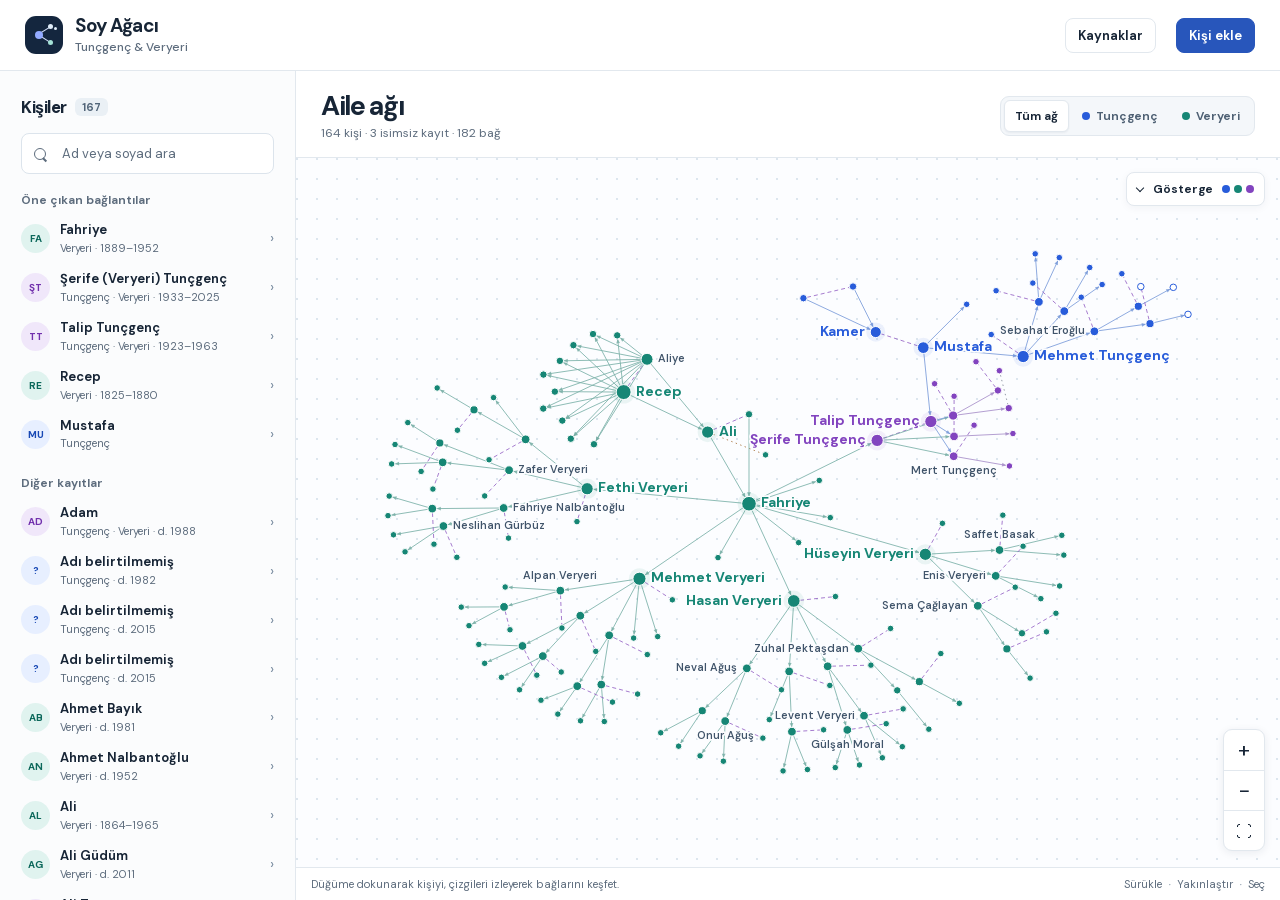
==== web/index.html @ 864ed8e4 "Add person editing and GitHub publication to the family tree" ====
<!doctype html>
<html lang="tr">
<head>
  <meta charset="utf-8">
  <meta name="viewport" content="width=device-width, initial-scale=1">
  <meta name="color-scheme" content="light">
  <meta name="referrer" content="no-referrer">
  <meta http-equiv="Content-Security-Policy" content="default-src 'self'; connect-src 'self' https://raw.githubusercontent.com; object-src 'none'; base-uri 'none'; form-action 'none'">
  <title>Soy Ağacı · Tunçgenç &amp; Veryeri</title>
  <link rel="icon" href="data:,">
  <link rel="stylesheet" href="./style.css?v=2">
  <script src="./graph.js?v=2" defer></script>
  <script src="./editor.js?v=2" defer></script>
  <script src="./app.js?v=2" defer></script>
</head>
<body id="anasayfa">
  <header class="masthead">
    <div class="identity">
      <span class="network-mark" aria-hidden="true"><i></i><i></i><i></i><i></i></span>
      <div>
        <h1>Soy Ağacı</h1>
        <p>Tunçgenç &amp; Veryeri</p>
      </div>
    </div>
    <div class="mast-actions">
      <button id="show-sources" class="plain-button" type="button">Kaynaklar</button>
      <button id="add-person" class="plain-button primary-button" type="button" disabled>Kişi ekle</button>
    </div>
  </header>

  <main class="workspace">
    <aside id="people-panel" class="people-panel" aria-label="Kişiler ve ayrıntılar">
      <div class="sidebar-head">
        <div class="section-line">
          <h2>Kişiler</h2>
          <span class="count" id="list-count">…</span>
          <button id="hide-panel" class="icon-button mobile-only" type="button" aria-label="Kişi panelini kapat">×</button>
        </div>
        <label class="search-field">
          <span class="search-icon" aria-hidden="true"></span>
          <input id="person-search" type="search" placeholder="Ad veya soyad ara" autocomplete="off" aria-label="Ad veya soyad ara">
        </label>
      </div>
      <div class="sidebar-scroll" id="sidebar-scroll">
        <div id="person-detail" hidden></div>
        <div id="people-results">
          <p class="list-heading" id="list-heading">Öne çıkan bağlantılar</p>
          <ul class="people-list" id="people-list"></ul>
          <p id="empty-results" class="empty" hidden>Bu aramaya uygun kişi bulunamadı.</p>
        </div>
      </div>
    </aside>

    <section class="map" aria-labelledby="map-title">
      <div class="map-head">
        <div class="map-heading">
          <h2 id="map-title">Aile ağı</h2>
          <p id="map-count" role="status">Soy ağacı yükleniyor…</p>
        </div>
        <div class="map-actions">
          <div id="filters" class="filters" role="group" aria-label="Aile filtresi">
            <button type="button" data-filter="all" aria-pressed="true">Tüm ağ</button>
            <button type="button" data-filter="t" aria-pressed="false"><i class="dot tun"></i>Tunçgenç</button>
            <button type="button" data-filter="v" aria-pressed="false"><i class="dot ver"></i>Veryeri</button>
          </div>
          <button id="show-panel" class="plain-button mobile-only" type="button" aria-controls="people-panel" aria-expanded="false"><i class="search-icon" aria-hidden="true"></i>Kişiler</button>
        </div>
      </div>
      <div class="plot" id="plot">
        <canvas id="network" aria-label="Etkileşimli aile ağı. Klavye ile gezinmek için Kişiler panelini kullanın."></canvas>
        <div id="tooltip" class="tooltip" hidden></div>
        <p id="graph-error" class="empty graph-error" hidden>Yerel soy ağacı verisi açılamadı.</p>
        <details class="legend">
          <summary><span>Gösterge</span><span class="legend-dots" aria-hidden="true"><i class="dot tun"></i><i class="dot ver"></i><i class="dot both"></i></span></summary>
          <div class="legend-body">
            <span><i class="dot tun"></i>Tunçgenç</span>
            <span><i class="dot ver"></i>Veryeri</span>
            <span><i class="dot both"></i>İki aile kolunda</span>
            <span><i class="line parent"></i>Üst kuşak → alt kuşak</span>
            <span><i class="line spouse"></i>Eş</span>
            <span><i class="line step"></i>Üvey bağı</span>
            <span><i class="line unclear"></i>Bağ türü belirsiz</span>
          </div>
        </details>
        <div class="map-controls" role="group" aria-label="Ağ görünümü">
          <button id="zoom-in" type="button" aria-label="Yakınlaştır" title="Yakınlaştır">+</button>
          <button id="zoom-out" type="button" aria-label="Uzaklaştır" title="Uzaklaştır">−</button>
          <button id="fit" type="button" aria-label="Ağı ekrana sığdır" title="Ağı ekrana sığdır"><i class="fit-icon" aria-hidden="true"></i></button>
        </div>
      </div>
      <footer class="map-foot">
        <span id="save-status" role="status"></span>
        <span id="map-instruction">Düğüme dokunarak kişiyi, çizgileri izleyerek bağlarını keşfet.</span>
        <button id="show-publish" class="plain-button" type="button" hidden>GitHub’da yayımla</button>
        <span class="desktop-hint">Sürükle <b>·</b> Yakınlaştır <b>·</b> Seç</span>
      </footer>
    </section>
  </main>

  <dialog id="person-editor" aria-labelledby="editor-title">
    <div class="dialog-head">
      <h2 id="editor-title">Kişi ekle</h2>
      <button class="icon-button" id="close-editor" type="button" aria-label="Formu kapat">×</button>
    </div>
    <form id="editor-form">
      <div class="editor-fields">
        <label>Ad ve soyad
          <input name="name" maxlength="120" autocomplete="off" required>
        </label>
        <label>Aile kolu
          <select name="family" required>
            <option value="">Aile kolu seç</option>
            <option value="t">Tunçgenç</option>
            <option value="v">Veryeri</option>
            <option value="both">Tunçgenç ve Veryeri</option>
          </select>
        </label>
        <label>Doğum tarihi
          <input name="birth" maxlength="10" autocomplete="off" placeholder="GG.AA.YYYY veya YYYY">
        </label>
        <label>Ölüm tarihi
          <input name="death" maxlength="10" autocomplete="off" placeholder="GG.AA.YYYY veya YYYY">
        </label>
      </div>
      <p id="editor-date-note" hidden></p>
      <fieldset class="editor-relations">
        <legend>Akrabalık bağları</legend>
        <div id="editor-links"></div>
        <button id="add-link" class="plain-button" type="button">Bağ ekle</button>
      </fieldset>
      <p id="editor-error" class="editor-error" role="alert" hidden></p>
      <div class="editor-actions">
        <p>Önce bu tarayıcıda taslak olarak kaydedilir.</p>
        <button id="cancel-editor" class="plain-button" type="button">Vazgeç</button>
        <button class="plain-button primary-button" type="submit">Kaydet</button>
      </div>
    </form>
  </dialog>

  <dialog id="publish-editor" aria-labelledby="publish-title">
    <div class="dialog-head">
      <h2 id="publish-title">GitHub’da yayımla</h2>
      <button class="icon-button" id="close-publish" type="button" aria-label="Yayın penceresini kapat">×</button>
    </div>
    <p id="publish-status" role="status"></p>
    <div id="publish-content" hidden>
      <p>Veriyi kopyala. GitHub düzenleyicisinde mevcut dosyanın tamamını seçip yerine yapıştır. Ardından <strong>Commit changes</strong> ile kaydet.</p>
      <textarea id="publish-data" class="publish-data" readonly aria-label="Yayımlanacak soy ağacı verisi"></textarea>
      <div class="editor-actions">
        <button id="copy-publish-data" class="plain-button" type="button">Veriyi kopyala</button>
        <a class="plain-button primary-button" href="https://github.com/0x5864/SoyAgaci/edit/main/web/data.json" target="_blank" rel="noreferrer">GitHub düzenleyicisini aç</a>
      </div>
    </div>
  </dialog>

  <dialog id="sources">
    <div class="dialog-head">
      <h2>Kaynaklar</h2>
      <form method="dialog"><button class="icon-button" type="submit" aria-label="Kaynakları kapat">×</button></form>
    </div>
    <ul class="source-links">
      <li>Soyağacı-Tunçgenç</li>
      <li>Soyağacı-Veryeri</li>
    </ul>
    <p>Bağlar tablolardaki soy notlarından, satır sırasından ve kuşak girintilerinden aktarıldı. Alt kuşak çizgisi ilgili aile kolunu gösterir. Farklı tarih değerleri kişi ayrıntılarında kaynaklarıyla birlikte görünür.</p>
    <p>Görsel düzen <a href="https://graphcommons.com/h/mulksuzlestirme/views/b8b46ef3-a76f-41a5-924a-c0baedb9c037" target="_blank" rel="noreferrer">Graph Commons</a> ağından esinlendi.</p>
  </dialog>
  <script id="family-data" type="application/json">{"people":[{"id":"v6","name":"Ali","sources":[{"family":"v","cell":"A6","name":"Ali","birth":"1864-01-07","death":"1965-12-25"}],"layoutParent":"v-recep","families":["v"]},{"id":"v7","name":"Fahriye","sources":[{"family":"v","cell":"A7","name":"Fahriye","birth":"1889-07-01","death":"1952-12-01"}],"layoutParent":"v6","families":["v"]},{"id":"v9","name":"Kübra Veryeri","sources":[{"family":"v","cell":"B9","name":"Kübra Veryeri","birth":"1913-01-01","death":"1920-01-01"}],"layoutParent":"v7","families":["v"]},{"id":"v11","name":"Mehmet Veryeri","sources":[{"family":"v","cell":"B11","name":"Mehmet Veryeri","birth":"1916-07-01","death":"1999-03-19"}],"layoutParent":"v7","families":["v"]},{"id":"v12","name":"Müyesser (Ergönenç) Veryeri","sources":[{"family":"v","cell":"B12","name":"Müyesser (Ergönenç) Veryeri","birth":"1925-10-20","death":"2009-05-18"}],"layoutParent":"v11","families":["v"]},{"id":"v13","name":"Mete Veryeri","sources":[{"family":"v","cell":"C13","name":"Mete Veryeri","birth":"1944-01-01","death":"1949-05-05"}],"layoutParent":"v11","families":["v"]},{"id":"v14","name":"Meral Veryeri","sources":[{"family":"v","cell":"C14","name":"Meral Veryeri","birth":"1948-04-23","death":"1962-02-21"}],"layoutParent":"v11","families":["v"]},{"id":"v15","name":"Ali Veryeri","sources":[{"family":"v","cell":"C15","name":"Ali Veryeri","birth":"1950-03-29"}],"layoutParent":"v11","families":["v"]},{"id":"v16","name":"Özlen (Özbaş) Veryeri","sources":[{"family":"v","cell":"C16","name":"Özlen (Özbaş) Veryeri","birth":"1958-12-12"}],"layoutParent":"v15","families":["v"]},{"id":"v17","name":"Mehmet Mete Veryeri","sources":[{"family":"v","cell":"D17","name":"Mehmet Mete Veryeri","birth":"1975-06-04"}],"layoutParent":"v15","families":["v"]},{"id":"v18","name":"Neslihan (Bar) Veryeri","sources":[{"family":"v","cell":"D18","name":"Neslihan (Bar) Veryeri","birth":"1975-05-08"}],"layoutParent":"v17","families":["v"]},{"id":"v19","name":"Selin Veryeri","sources":[{"family":"v","cell":"E19","name":"Selin Veryeri","birth":"2008-04-14"}],"layoutParent":"v17","families":["v"]},{"id":"v20","name":"Nehir Veryeri","sources":[{"family":"v","cell":"E20","name":"Nehir Veryeri","birth":"2012-06-28"}],"layoutParent":"v17","families":["v"]},{"id":"v21","name":"Alper Veryeri","sources":[{"family":"v","cell":"D21","name":"Alper Veryeri","birth":"1983-11-11"}],"layoutParent":"v15","families":["v"]},{"id":"v22","name":"Hande (Ünal) Veryeri","sources":[{"family":"v","cell":"D22","name":"Hande (Ünal) Veryeri","birth":"1984-01-25"}],"layoutParent":"v21","families":["v"]},{"id":"v23","name":"Ali Veryeri","sources":[{"family":"v","cell":"E23","name":"Ali Veryeri","birth":"2013-04-25"}],"layoutParent":"v21","families":["v"]},{"id":"v24","name":"Alp Veryeri","sources":[{"family":"v","cell":"E24","name":"Alp Veryeri","birth":"2017-08-02"}],"layoutParent":"v21","families":["v"]},{"id":"v25","name":"Alp Arslan Veryeri","sources":[{"family":"v","cell":"C25","name":"Alp Arslan Veryeri","birth":"1953-04-12"}],"layoutParent":"v11","families":["v"]},{"id":"v26","name":"Oya (Akyeli) Veryeri","sources":[{"family":"v","cell":"C26","name":"Oya (Akyeli) Veryeri","birth":"1958-10-20"}],"layoutParent":"v25","families":["v"]},{"id":"v27","name":"Meral (Veryeri) Tabakoğlu","sources":[{"family":"v","cell":"D27","name":"Meral (Veryeri) Tabakoğlu","birth":"1978-08-02"}],"layoutParent":"v25","families":["v"]},{"id":"v28","name":"Cenk Tabakoğlu","sources":[{"family":"v","cell":"D28","name":"Cenk Tabakoğlu","birth":"1974-11-08"}],"layoutParent":"v27","families":["v"]},{"id":"v29","name":"İdil Tabakoğlu","sources":[{"family":"v","cell":"E29","name":"İdil Tabakoğlu","birth":"2007-03-02"}],"layoutParent":"v27","families":["v"]},{"id":"v30","name":"Arda Tabakoğlu","sources":[{"family":"v","cell":"E30","name":"Arda Tabakoğlu","birth":"2009-07-18"}],"layoutParent":"v27","families":["v"]},{"id":"v31","name":"Melis (Veryeri) Bayık","sources":[{"family":"v","cell":"D31","name":"Melis (Veryeri) Bayık","birth":"1980-11-29"}],"layoutParent":"v25","families":["v"]},{"id":"v32","name":"Ahmet Bayık","sources":[{"family":"v","cell":"D32","name":"Ahmet Bayık","birth":"1981-07-03"}],"layoutParent":"v31","families":["v"]},{"id":"v33","name":"Efe Bayık","sources":[{"family":"v","cell":"E33","name":"Efe Bayık","birth":"2013-04-03"}],"layoutParent":"v31","families":["v"]},{"id":"v34","name":"Kaan Bayık","sources":[{"family":"v","cell":"E34","name":"Kaan Bayık","birth":"2013-04-03"}],"layoutParent":"v31","families":["v"]},{"id":"v35","name":"Alpan Veryeri","sources":[{"family":"v","cell":"C35","name":"Alpan Veryeri","birth":"1959-04-17"}],"layoutParent":"v11","families":["v"]},{"id":"v36","name":"Yeşim (Ninat) Veryeri","sources":[{"family":"v","cell":"C36","name":"Yeşim (Ninat) Veryeri","birth":"1963-11-20"}],"layoutParent":"v35","families":["v"]},{"id":"v37","name":"Gizem (Veryeri) Ener","sources":[{"family":"v","cell":"D37","name":"Gizem (Veryeri) Ener","birth":"1982-10-07"}],"layoutParent":"v35","families":["v"]},{"id":"v38","name":"Mehmet Ener","sources":[{"family":"v","cell":"D38","name":"Mehmet Ener","birth":"1980-12-15"}],"layoutParent":"v37","families":["v"]},{"id":"v39","name":"Teoman Ener","sources":[{"family":"v","cell":"E39","name":"Teoman Ener","birth":"2011-12-26"}],"layoutParent":"v37","families":["v"]},{"id":"v40","name":"Poyraz Ener","sources":[{"family":"v","cell":"E40","name":"Poyraz Ener","birth":"2015-09-10"}],"layoutParent":"v37","families":["v"]},{"id":"v41","name":"Didem Veryeri","sources":[{"family":"v","cell":"D41","name":"Didem Veryeri","birth":"1986-12-15"}],"layoutParent":"v35","families":["v"]},{"id":"v43","name":"Hasan Veryeri","sources":[{"family":"v","cell":"B43","name":"Hasan Veryeri","birth":"1919-01-01","death":"2005-06-27"}],"layoutParent":"v7","families":["v"]},{"id":"v44","name":"Müjgan (Adıyaman) Veryeri","sources":[{"family":"v","cell":"B44","name":"Müjgan (Adıyaman) Veryeri","birth":"1920-01-01","death":"2002-01-01"}],"layoutParent":"v43","families":["v"]},{"id":"v45","name":"Zuhal (Veryeri) Pektaşdan","sources":[{"family":"v","cell":"C45","name":"Zuhal (Veryeri) Pektaşdan","birth":"1945-04-29"}],"layoutParent":"v43","families":["v"]},{"id":"v46","name":"Faruk Pektaşdan","sources":[{"family":"v","cell":"C46","name":"Faruk Pektaşdan","birth":"1938-01-01"}],"layoutParent":"v45","families":["v"]},{"id":"v47","name":"Defne (Pektaşdan) Ersözlü","sources":[{"family":"v","cell":"D47","name":"Defne (Pektaşdan) Ersözlü","birth":"1973-03-22"}],"layoutParent":"v45","families":["v"]},{"id":"v48","name":"Cenk Murat Ersözlü","sources":[{"family":"v","cell":"D48","name":"Cenk Murat Ersözlü","birth":"1970-01-30"}],"layoutParent":"v47","families":["v"]},{"id":"v49","name":"Derin Ersözlü","sources":[{"family":"v","cell":"E49","name":"Derin Ersözlü","birth":"2002-04-22"}],"layoutParent":"v47","families":["v"]},{"id":"v50","name":"Deniz Pektaşdan","sources":[{"family":"v","cell":"D50","name":"Deniz Pektaşdan","birth":"1975-12-22"}],"layoutParent":"v45","families":["v"]},{"id":"v51","name":"Ceren Canbolat","sources":[{"family":"v","cell":"E51","name":"Ceren Canbolat","birth":"2007-11-02"}],"layoutParent":"v50","families":["v"]},{"id":"v52","name":"Bülent Veryeri","sources":[{"family":"v","cell":"C52","name":"Bülent Veryeri","birth":"1949-07-22"}],"layoutParent":"v43","families":["v"]},{"id":"v53","name":"Bahar (Kayhan) Veryeri","sources":[{"family":"v","cell":"C53","name":"Bahar (Kayhan) Veryeri","birth":"1951-10-06"}],"layoutParent":"v52","families":["v"]},{"id":"v54","name":"Levent Veryeri","sources":[{"family":"v","cell":"D54","name":"Levent Veryeri","birth":"1972-12-15"}],"layoutParent":"v52","families":["v"]},{"id":"v55","name":"Ayşegül (Canözer) Veryeri","sources":[{"family":"v","cell":"D55","name":"Ayşegül (Canözer) Veryeri","birth":"1972-07-10"}],"layoutParent":"v54","families":["v"]},{"id":"v56","name":"Zeynep Veryeri","sources":[{"family":"v","cell":"E56","name":"Zeynep Veryeri","birth":"2001-11-23"}],"layoutParent":"v54","families":["v"]},{"id":"v57","name":"Can Veryeri","sources":[{"family":"v","cell":"E57","name":"Can Veryeri","birth":"2003-11-08"}],"layoutParent":"v54","families":["v"]},{"id":"v58","name":"Gülşah (Veryeri) Moral","sources":[{"family":"v","cell":"D58","name":"Gülşah (Veryeri) Moral","birth":"1976-09-03"}],"layoutParent":"v52","families":["v"]},{"id":"v59","name":"Murat Moral","sources":[{"family":"v","cell":"D59","name":"Murat Moral","birth":"1975-07-12"}],"layoutParent":"v58","families":["v"]},{"id":"v60","name":"Mehmet Moral","sources":[{"family":"v","cell":"E60","name":"Mehmet Moral","birth":"2008-08-26"}],"layoutParent":"v58","families":["v"]},{"id":"v61","name":"Nil Moral","sources":[{"family":"v","cell":"E61","name":"Nil Moral","birth":"2011-06-04"}],"layoutParent":"v58","families":["v"]},{"id":"v62","name":"Nihal (Veryeri) Altınay","sources":[{"family":"v","cell":"C62","name":"Nihal (Veryeri) Altınay","birth":"1952-07-04"}],"layoutParent":"v43","families":["v"]},{"id":"v63","name":"İrfan Altınay","sources":[{"family":"v","cell":"C63","name":"İrfan Altınay","birth":"1952-08-12"}],"layoutParent":"v62","families":["v"]},{"id":"v64","name":"Burak Altınay","sources":[{"family":"v","cell":"D64","name":"Burak Altınay","birth":"1980-01-06"}],"layoutParent":"v62","families":["v"]},{"id":"v65","name":"Ezgi (Ören) Altınay","sources":[{"family":"v","cell":"D65","name":"Ezgi (Ören) Altınay","birth":"1982-02-07"}],"layoutParent":"v64","families":["v"]},{"id":"v66","name":"Naz Altınay","sources":[{"family":"v","cell":"E66","name":"Naz Altınay","birth":"2013-03-01"}],"layoutParent":"v64","families":["v"]},{"id":"v67","name":"Nil Altınay","sources":[{"family":"v","cell":"E67","name":"Nil Altınay","birth":"2014-01-01"}],"layoutParent":"v64","families":["v"]},{"id":"v68","name":"Başak Altınay","sources":[{"family":"v","cell":"D68","name":"Başak Altınay","birth":"1984-03-18"}],"layoutParent":"v62","families":["v"]},{"id":"v69","name":"Neval (Veryeri) Ağuş","sources":[{"family":"v","cell":"C69","name":"Neval (Veryeri) Ağuş","birth":"1955-11-01"}],"layoutParent":"v43","families":["v"]},{"id":"v70","name":"Haluk Ağuş","sources":[{"family":"v","cell":"C70","name":"Haluk Ağuş","birth":"1955-02-16"}],"layoutParent":"v69","families":["v"]},{"id":"v71","name":"Onur Ağuş","sources":[{"family":"v","cell":"D71","name":"Onur Ağuş","birth":"1981-01-08"}],"layoutParent":"v69","families":["v"]},{"id":"v72","name":"Hicaz (Zencirkıran) Ağuş","sources":[{"family":"v","cell":"D72","name":"Hicaz (Zencirkıran) Ağuş","birth":"1981-07-31"}],"layoutParent":"v71","families":["v"]},{"id":"v73","name":"Çınar Ağuş","sources":[{"family":"v","cell":"E73","name":"Çınar Ağuş","birth":"2012-09-05"}],"layoutParent":"v71","families":["v"]},{"id":"v74","name":"Ekin Ağuş","sources":[{"family":"v","cell":"E74","name":"Ekin Ağuş","birth":"2014-12-16"}],"layoutParent":"v71","families":["v"]},{"id":"v75","name":"Irmak Ağuş","sources":[{"family":"v","cell":"D75","name":"Irmak Ağuş","birth":"1986-11-10"}],"layoutParent":"v69","families":["v"]},{"id":"v76","name":"Ozan Tarancı","sources":[{"family":"v","cell":"E76","name":"Ozan Tarancı","birth":"2014-01-02"}],"layoutParent":"v75","families":["v"]},{"id":"v77","name":"Beren Tarancı","sources":[{"family":"v","cell":"E77","name":"Beren Tarancı","birth":"2018-05-07"}],"layoutParent":"v75","families":["v"]},{"id":"v79","name":"Mustafa Kemal Veryeri","sources":[{"family":"v","cell":"B79","name":"Mustafa Kemal Veryeri","birth":"1920-01-01","death":"1923-01-01"}],"layoutParent":"v7","families":["v"]},{"id":"v81","name":"Hüseyin Veryeri","sources":[{"family":"v","cell":"B81","name":"Hüseyin Veryeri","birth":"1922-10-01","death":"2007-03-17"}],"layoutParent":"v7","families":["v"]},{"id":"v82","name":"Nusret (Ertuğrul) Veryeri","sources":[{"family":"v","cell":"B82","name":"Nusret (Ertuğrul) Veryeri","birth":"1932-02-07"}],"layoutParent":"v81","families":["v"]},{"id":"v83","name":"Saffet (Veryeri) Basak","sources":[{"family":"v","cell":"C83","name":"Saffet (Veryeri) Basak","birth":"1950-10-02","death":"2025-04-08"}],"layoutParent":"v81","families":["v"]},{"id":"v84","name":"Mustafa Basak","sources":[{"family":"v","cell":"C84","name":"Mustafa Basak","birth":"1943-03-25"}],"layoutParent":"v83","families":["v"]},{"id":"v85","name":"Ediz Basak","sources":[{"family":"v","cell":"D85","name":"Ediz Basak","birth":"1978-08-17"}],"layoutParent":"v83","families":["v"]},{"id":"v86","name":"Ceyda Basak","sources":[{"family":"v","cell":"D86","name":"Ceyda Basak","birth":"1981-06-29"}],"layoutParent":"v83","families":["v"]},{"id":"v87","name":"Enis Veryeri","sources":[{"family":"v","cell":"C87","name":"Enis Veryeri","birth":"1954-03-05"}],"layoutParent":"v81","families":["v"]},{"id":"v88","name":"Zehra (Akdemir) Veryeri","sources":[{"family":"v","cell":"C88","name":"Zehra (Akdemir) Veryeri","birth":"1967-10-31"}],"layoutParent":"v87","families":["v"]},{"id":"v89","name":"Emre Veryeri","sources":[{"family":"v","cell":"D89","name":"Emre Veryeri","birth":"1980-09-08"}],"layoutParent":"v87","families":["v"]},{"id":"v90","name":"Deniz Veryeri","sources":[{"family":"v","cell":"D90","name":"Deniz Veryeri","birth":"1986-05-01"}],"layoutParent":"v87","families":["v"]},{"id":"v91","name":"Sema (Veryeri) Çağlayan","sources":[{"family":"v","cell":"C91","name":"Sema (Veryeri) Çağlayan","birth":"1957-06-03"}],"layoutParent":"v81","families":["v"]},{"id":"v92","name":"Hüseyin Tayfun Çağlayan","sources":[{"family":"v","cell":"C92","name":"Hüseyin Tayfun Çağlayan","birth":"1955-08-03"}],"layoutParent":"v91","families":["v"]},{"id":"v93","name":"Bora Çağlayan","sources":[{"family":"v","cell":"D93","name":"Bora Çağlayan","birth":"1982-10-19"}],"layoutParent":"v91","families":["v"]},{"id":"v94","name":"Yasemin (Özarslan) Çağlayan","sources":[{"family":"v","cell":"D94","name":"Yasemin (Özarslan) Çağlayan","birth":"1982-06-05"}],"layoutParent":"v93","families":["v"]},{"id":"v95","name":"Pınar (Çağlayan) Kutsal","sources":[{"family":"v","cell":"D95","name":"Pınar (Çağlayan) Kutsal","birth":"1987-06-26"}],"layoutParent":"v91","families":["v"]},{"id":"v96","name":"Deniz Kutsal","sources":[{"family":"v","cell":"D96","name":"Deniz Kutsal","birth":"1982-08-19"}],"layoutParent":"v95","families":["v"]},{"id":"v97","name":"Defne Kutsal","sources":[{"family":"v","cell":"E97","name":"Defne Kutsal","birth":"2015-03-24"}],"layoutParent":"v95","families":["v"]},{"id":"v99","name":"İbrahim Veryeri","sources":[{"family":"v","cell":"B99","name":"İbrahim Veryeri","birth":"1925-01-01","death":"1928-01-01"}],"layoutParent":"v7","families":["v"]},{"id":"v100","name":"Saffet Veryeri","sources":[{"family":"v","cell":"B100","name":"Saffet Veryeri","birth":"1929-01-01","death":"1948-01-01"}],"layoutParent":"v7","families":["v"]},{"id":"v102","name":"Fethi Veryeri","sources":[{"family":"v","cell":"B102","name":"Fethi Veryeri","birth":"1931-01-31","death":"1994-07-19"}],"layoutParent":"v7","families":["v"]},{"id":"v103","name":"Müjgan (Ergönenç) Veryeri","sources":[{"family":"v","cell":"B103","name":"Müjgan (Ergönenç) Veryeri","birth":"1935-07-01"}],"layoutParent":"v102","families":["v"]},{"id":"v104","name":"Fahriye (Veryeri) Nalbantoğlu","sources":[{"family":"v","cell":"C104","name":"Fahriye (Veryeri) Nalbantoğlu","birth":"1955-05-15"}],"layoutParent":"v102","families":["v"]},{"id":"v105","name":"Ahmet Nalbantoğlu","sources":[{"family":"v","cell":"C105","name":"Ahmet Nalbantoğlu","birth":"1952-03-11"}],"layoutParent":"v104","families":["v"]},{"id":"v106","name":"Neslihan (Nalbantoğlu) Gürbüz","sources":[{"family":"v","cell":"D106","name":"Neslihan (Nalbantoğlu) Gürbüz","birth":"1978-04-07"}],"layoutParent":"v104","families":["v"]},{"id":"v107","name":"Çağdaş Gürbüz","sources":[{"family":"v","cell":"D107","name":"Çağdaş Gürbüz","birth":"1978-06-29"}],"layoutParent":"v106","families":["v"]},{"id":"v108","name":"Zeynep Gürbüz","sources":[{"family":"v","cell":"E108","name":"Zeynep Gürbüz","birth":"2010-10-05"}],"layoutParent":"v106","families":["v"]},{"id":"v109","name":"Elif Gürbüz","sources":[{"family":"v","cell":"E109","name":"Elif Gürbüz","birth":"2017-01-05"}],"layoutParent":"v106","families":["v"]},{"id":"v110","name":"Efe Nalbantoğlu","sources":[{"family":"v","cell":"D110","name":"Efe Nalbantoğlu","birth":"1982-10-16"}],"layoutParent":"v104","families":["v"]},{"id":"v111","name":"Nesteren (Kesen) Nalbantoğlu","sources":[{"family":"v","cell":"D111","name":"Nesteren (Kesen) Nalbantoğlu","birth":"1981-01-09"}],"layoutParent":"v110","families":["v"]},{"id":"v112","name":"Ela Nalbantoğlu","sources":[{"family":"v","cell":"E112","name":"Ela Nalbantoğlu","birth":"2012-02-26"}],"layoutParent":"v110","families":["v"]},{"id":"v113","name":"Nil Nalbantoğlu","sources":[{"family":"v","cell":"E113","name":"Nil Nalbantoğlu","birth":"2017-11-27"}],"layoutParent":"v110","families":["v"]},{"id":"v114","name":"Zafer Veryeri","sources":[{"family":"v","cell":"C114","name":"Zafer Veryeri","birth":"1957-07-08"}],"layoutParent":"v102","families":["v"]},{"id":"v115","name":"Belma (Babayiğit) Veryeri","sources":[{"family":"v","cell":"C115","name":"Belma (Babayiğit) Veryeri","birth":"1960-03-18"}],"layoutParent":"v114","families":["v"]},{"id":"v116","name":"Gülüm (Veryeri) Güdüm","sources":[{"family":"v","cell":"D116","name":"Gülüm (Veryeri) Güdüm","birth":"1979-11-09"}],"layoutParent":"v114","families":["v"]},{"id":"v117","name":"Zeki Güdüm","sources":[{"family":"v","cell":"D117","name":"Zeki Güdüm","birth":"1972-01-05"}],"layoutParent":"v116","families":["v"]},{"id":"v118","name":"Melis Güdüm","sources":[{"family":"v","cell":"E118","name":"Melis Güdüm","birth":"2004-12-07"}],"layoutParent":"v116","families":["v"]},{"id":"v119","name":"Ali Güdüm","sources":[{"family":"v","cell":"E119","name":"Ali Güdüm","birth":"2011-04-30"}],"layoutParent":"v116","families":["v"]},{"id":"v120","name":"Gözde (Veryeri) Vago","sources":[{"family":"v","cell":"D120","name":"Gözde (Veryeri) Vago","birth":"1984-04-20"}],"layoutParent":"v114","families":["v"]},{"id":"v121","name":"Luciano Vago","sources":[{"family":"v","cell":"D121","name":"Luciano Vago","birth":"1978-12-17"}],"layoutParent":"v120","families":["v"]},{"id":"v122","name":"Victoria Lal Vago","sources":[{"family":"v","cell":"E122","name":"Victoria Lal Vago","birth":"2015-04-17"}],"layoutParent":"v120","families":["v"]},{"id":"v123","name":"Mete Veryeri","sources":[{"family":"v","cell":"C123","name":"Mete Veryeri","birth":"1962-04-18"}],"layoutParent":"v102","families":["v"]},{"id":"v124","name":"Meltem (Akbaylar) Veryeri","sources":[{"family":"v","cell":"C124","name":"Meltem (Akbaylar) Veryeri","birth":"1967-02-12"}],"layoutParent":"v123","families":["v"]},{"id":"v125","name":"Melda (Veryeri) Güres","sources":[{"family":"v","cell":"D125","name":"Melda (Veryeri) Güres","birth":"1987-07-17"}],"layoutParent":"v123","families":["v"]},{"id":"v126","name":"Fatih Güres","sources":[{"family":"v","cell":"D126","name":"Fatih Güres","birth":"1986-03-28"}],"layoutParent":"v125","families":["v"]},{"id":"v127","name":"Mehmet Emir Güres","sources":[{"family":"v","cell":"E127","name":"Mehmet Emir Güres","birth":"2019-12-06"}],"layoutParent":"v125","families":["v"]},{"id":"v128","name":"Gamze Veryeri","sources":[{"family":"v","cell":"D128","name":"Gamze Veryeri","birth":"1992-10-07"}],"layoutParent":"v123","families":["v"]},{"id":"v130","name":"Şerife (Veryeri) Tunçgenç","sources":[{"family":"v","cell":"B130","name":"Şerife (Veryeri) Tunçgenç","birth":"1933-04-03","death":"2025-04-25"},{"family":"t","cell":"B9","name":"Şerife (Veryeri) Tunçgenç","birth":"1933-04-03"}],"layoutParent":"v7","families":["v","t"]},{"id":"v131","name":"Talip Tunçgenç","sources":[{"family":"v","cell":"B131","name":"Talip Tunçgenç","birth":"1923-07-01","death":"1963-06-21"},{"family":"t","cell":"B8","name":"Talip Tunçgenç","birth":"1923-07-01","death":"1963-06-21"}],"layoutParent":"v130","families":["v","t"]},{"id":"v132","name":"Mustafa Tunçgenç","sources":[{"family":"v","cell":"C132","name":"Mustafa Tunçgenç","birth":"1954-04-25"},{"family":"t","cell":"C10","name":"Mustafa Tunçgenç","birth":"1954-04-25"}],"layoutParent":"v130","families":["v","t"]},{"id":"v133","name":"Füsun (Maltepe) Tunçgenç","sources":[{"family":"v","cell":"C133","name":"Füsun (Maltepe) Tunçgenç","birth":"1957-11-04"},{"family":"t","cell":"C11","name":"Füsun (Maltepe) Tunçgenç","birth":"1958-11-04"}],"layoutParent":"v132","families":["v","t"]},{"id":"v134","name":"Güneş (Tunçgenç) Yılmaz","sources":[{"family":"v","cell":"D134","name":"Güneş (Tunçgenç) Yılmaz","birth":"1987-06-17"},{"family":"t","cell":"D12","name":"Güneş (Tunçgenç)","birth":"1987-06-17"}],"layoutParent":"v132","families":["v","t"]},{"id":"v135","name":"Erdem Yılmaz","sources":[{"family":"v","cell":"D135","name":"Erdem Yılmaz","birth":"1987-07-26"},{"family":"t","cell":"D13","name":"Erdem","birth":"1987-01-01"}],"layoutParent":"v134","families":["v","t"]},{"id":"v136","name":"Bahar Tunçgenç","sources":[{"family":"v","cell":"D136","name":"Bahar Tunçgenç","birth":"1988-10-01"},{"family":"t","cell":"D14","name":"Bahar (Tunçgenç)","birth":"1988-10-01"}],"layoutParent":"v132","families":["v","t"]},{"id":"v137","name":"Adam","sources":[{"family":"v","cell":"D137","name":"Adam"},{"family":"t","cell":"D15","name":"Adam","birth":"1988-01-01"}],"layoutParent":"v136","families":["v","t"]},{"id":"v138","name":"Metin Tunçgenç","sources":[{"family":"v","cell":"C138","name":"Metin Tunçgenç","birth":"1958-09-10"},{"family":"t","cell":"C16","name":"Metin Tunçgenç","birth":"1958-10-10"}],"layoutParent":"v130","families":["v","t"]},{"id":"v139","name":"Güner (Topçu) Tunçgenç","sources":[{"family":"v","cell":"C139","name":"Güner (Topçu) Tunçgenç","birth":"1964-07-23"},{"family":"t","cell":"C17","name":"Güner (Topçu) Tunçgenç","birth":"1964-07-23"}],"layoutParent":"v138","families":["v","t"]},{"id":"v140","name":"Ali Tunçgenç","sources":[{"family":"v","cell":"D140","name":"Ali Tunçgenç","birth":"1992-08-22"},{"family":"t","cell":"D18","name":"Ali Tunçgenç","birth":"1992-08-22"}],"layoutParent":"v138","families":["v","t"]},{"id":"v141","name":"Mert Tunçgenç","sources":[{"family":"v","cell":"C141","name":"Mert Tunçgenç","birth":"1962-05-15"},{"family":"t","cell":"C19","name":"Mert Tunçgenç","birth":"1962-05-15"}],"layoutParent":"v130","families":["v","t"]},{"id":"v142","name":"Ebru (Lale) Tunçgenç","sources":[{"family":"v","cell":"C142","name":"Ebru (Lale) Tunçgenç","birth":"1972-04-17"},{"family":"t","cell":"C20","name":"Ebru (Lale) Tunçgenç","birth":"1972-04-17"}],"layoutParent":"v141","families":["v","t"]},{"id":"v143","name":"Berk Tunçgenç","sources":[{"family":"v","cell":"D143","name":"Berk Tunçgenç","birth":"1993-11-12"},{"family":"t","cell":"D21","name":"Berk Tunçgenç","birth":"1993-11-12"}],"layoutParent":"v141","families":["v","t"]},{"id":"t5","name":"Mustafa","sources":[{"family":"t","cell":"A5","name":"Mustafa","birth":"1900-01-01","death":"1900-01-01","placeholderDates":true}],"families":["t"]},{"id":"t6","name":"Kamer","sources":[{"family":"t","cell":"A6","name":"Kamer","birth":"1900-01-01","death":"1952-09-19","placeholderDates":true}],"layoutParent":"t5","families":["t"]},{"id":"t23","name":"Galip Tunçgenç","sources":[{"family":"t","cell":"B23","name":"Galip Tunçgenç","birth":"1927-01-01","death":"1970-07-17"}],"layoutParent":"t5","families":["t"]},{"id":"t25","name":"Mehmet Tunçgenç","sources":[{"family":"t","cell":"B25","name":"Mehmet Tunçgenç","birth":"1929-01-01","death":"1969-10-28"}],"layoutParent":"t5","families":["t"]},{"id":"t26","name":"Veliye (Demirkahyalılar) Tunçgenç","sources":[{"family":"t","cell":"B26","name":"Veliye (Demirkahyalılar) Tunçgenç","birth":"1935-04-01"}],"layoutParent":"t25","families":["t"]},{"id":"t27","name":"Cevat Tunçgenç","sources":[{"family":"t","cell":"C27","name":"Cevat Tunçgenç","birth":"1958-06-11"}],"layoutParent":"t25","families":["t"]},{"id":"t28","name":"Selda (Sarıkaya) Tunçgenç","sources":[{"family":"t","cell":"C28","name":"Selda (Sarıkaya) Tunçgenç","birth":"1966-08-30"}],"layoutParent":"t27","families":["t"]},{"id":"t29","name":"Efe Tunçgenç","sources":[{"family":"t","cell":"D29","name":"Efe Tunçgenç","birth":"1992-06-11"}],"layoutParent":"t27","families":["t"]},{"id":"t30","name":"Ege Tunçgenç","sources":[{"family":"t","cell":"D30","name":"Ege Tunçgenç","birth":"2000-06-27"}],"layoutParent":"t27","families":["t"]},{"id":"t31","name":"Vedat Tunçgenç","sources":[{"family":"t","cell":"C31","name":"Vedat Tunçgenç","birth":"1961-02-17","death":"2009-01-14"}],"layoutParent":"t25","families":["t"]},{"id":"t32","name":"İlker (Kındıra) Tunçgenç","sources":[{"family":"t","cell":"C32","name":"İlker (Kındıra) Tunçgenç","birth":"1966-06-28"}],"layoutParent":"t31","families":["t"]},{"id":"t33","name":"Mehmet Tunçgenç","sources":[{"family":"t","cell":"D33","name":"Mehmet Tunçgenç","birth":"1988-07-25"}],"layoutParent":"t31","families":["t"]},{"id":"t34","name":"Taylan Tunçgenç","sources":[{"family":"t","cell":"D34","name":"Taylan Tunçgenç","birth":"2001-01-08"}],"layoutParent":"t31","families":["t"]},{"id":"t35","name":"Sebahat (Tunçgenç) Eroğlu","sources":[{"family":"t","cell":"C35","name":"Sebahat (Tunçgenç) Eroğlu","birth":"1962-04-06"}],"layoutParent":"t25","families":["t"]},{"id":"t36","name":"Erdal Eroğlu","sources":[{"family":"t","cell":"C36","name":"Erdal Eroğlu","birth":"1956-11-24"}],"layoutParent":"t35","families":["t"]},{"id":"t37","name":"Enver Eroğlu","sources":[{"family":"t","cell":"D37","name":"Enver Eroğlu","birth":"1982-01-02"}],"layoutParent":"t35","families":["t"]},{"id":"t38","name":"Ebru Eroğlu","sources":[{"family":"t","cell":"D38","name":"Ebru Eroğlu","birth":"1982-06-05"}],"layoutParent":"t37","families":["t"]},{"id":"t39","name":"Adı belirtilmemiş","sources":[{"family":"t","cell":"E39","name":"X","birth":"2015-03-24"}],"unnamed":true,"layoutParent":"t37","families":["t"]},{"id":"t40","name":"Selen (Eroğlu)","sources":[{"family":"t","cell":"D40","name":"Selen (Eroğlu)","birth":"1986-04-06"}],"layoutParent":"t35","families":["t"]},{"id":"t41","name":"Adı belirtilmemiş","sources":[{"family":"t","cell":"D41","name":"X","birth":"1982-06-05"}],"unnamed":true,"layoutParent":"t40","families":["t"]},{"id":"t42","name":"Adı belirtilmemiş","sources":[{"family":"t","cell":"E42","name":"X","birth":"2015-03-24"}],"unnamed":true,"layoutParent":"t40","families":["t"]},{"id":"v-recep","name":"Recep","sources":[{"family":"v","cell":"A1","name":"Recep","birth":"1825","death":"1880"}],"families":["v"]},{"id":"v-hava","name":"Aliye (Hava)","sources":[{"family":"v","cell":"A1","name":"Aliye (Hava)"}],"layoutParent":"v-recep","families":["v"]},{"id":"v-a1","name":"Halime","sources":[{"family":"v","cell":"A1","name":"Halime"}],"layoutParent":"v-recep","families":["v"]},{"id":"v-a2","name":"Mecide","sources":[{"family":"v","cell":"A1","name":"Mecide"}],"layoutParent":"v-recep","families":["v"]},{"id":"v-a3","name":"Fatma","sources":[{"family":"v","cell":"A1","name":"Fatma"}],"layoutParent":"v-recep","families":["v"]},{"id":"v-a4","name":"Gülsüm","sources":[{"family":"v","cell":"A1","name":"Gülsüm"}],"layoutParent":"v-recep","families":["v"]},{"id":"v-a5","name":"Şerife","sources":[{"family":"v","cell":"A1","name":"Şerife"}],"layoutParent":"v-recep","families":["v"]},{"id":"v-a6","name":"Mehmet","sources":[{"family":"v","cell":"A1","name":"Mehmet"}],"layoutParent":"v-recep","families":["v"]},{"id":"v-a7","name":"Şerif","sources":[{"family":"v","cell":"A1","name":"Şerif"}],"layoutParent":"v-recep","families":["v"]},{"id":"v-a8","name":"Hüseyin","sources":[{"family":"v","cell":"A1","name":"Hüseyin"}],"layoutParent":"v-recep","families":["v"]},{"id":"v-a9","name":"Hasan","sources":[{"family":"v","cell":"A1","name":"Hasan"}],"layoutParent":"v-recep","families":["v"]},{"id":"v-a10","name":"Cemal","sources":[{"family":"v","cell":"A1","name":"Cemal"}],"layoutParent":"v-recep","families":["v"]},{"id":"v-mevhize","name":"Mevhize","sources":[{"family":"v","cell":"A2","name":"Mevhize"}],"layoutParent":"v6","families":["v"]},{"id":"v-step","name":"Mehmet","sources":[{"family":"v","cell":"A2","name":"Mehmet"}],"layoutParent":"v6","families":["v"]},{"id":"t-mehmet","name":"Mehmet","sources":[{"family":"t","cell":"A1","name":"Mehmet"}],"families":["t"]},{"id":"t-serife","name":"Şerife","sources":[{"family":"t","cell":"A1","name":"Şerife"}],"layoutParent":"t-mehmet","families":["t"]}],"relations":[{"source":"v7","target":"v9","kind":"parent","families":["v"]},{"source":"v7","target":"v11","kind":"parent","families":["v"]},{"source":"v11","target":"v12","kind":"spouse","families":["v"]},{"source":"v11","target":"v13","kind":"parent","families":["v"]},{"source":"v11","target":"v14","kind":"parent","families":["v"]},{"source":"v11","target":"v15","kind":"parent","families":["v"]},{"source":"v15","target":"v16","kind":"spouse","families":["v"]},{"source":"v15","target":"v17","kind":"parent","families":["v"]},{"source":"v17","target":"v18","kind":"spouse","families":["v"]},{"source":"v17","target":"v19","kind":"parent","families":["v"]},{"source":"v17","target":"v20","kind":"parent","families":["v"]},{"source":"v15","target":"v21","kind":"parent","families":["v"]},{"source":"v21","target":"v22","kind":"spouse","families":["v"]},{"source":"v21","target":"v23","kind":"parent","families":["v"]},{"source":"v21","target":"v24","kind":"parent","families":["v"]},{"source":"v11","target":"v25","kind":"parent","families":["v"]},{"source":"v25","target":"v26","kind":"spouse","families":["v"]},{"source":"v25","target":"v27","kind":"parent","families":["v"]},{"source":"v27","target":"v28","kind":"spouse","families":["v"]},{"source":"v27","target":"v29","kind":"parent","families":["v"]},{"source":"v27","target":"v30","kind":"parent","families":["v"]},{"source":"v25","target":"v31","kind":"parent","families":["v"]},{"source":"v31","target":"v32","kind":"spouse","families":["v"]},{"source":"v31","target":"v33","kind":"parent","families":["v"]},{"source":"v31","target":"v34","kind":"parent","families":["v"]},{"source":"v11","target":"v35","kind":"parent","families":["v"]},{"source":"v35","target":"v36","kind":"spouse","families":["v"]},{"source":"v35","target":"v37","kind":"parent","families":["v"]},{"source":"v37","target":"v38","kind":"spouse","families":["v"]},{"source":"v37","target":"v39","kind":"parent","families":["v"]},{"source":"v37","target":"v40","kind":"parent","families":["v"]},{"source":"v35","target":"v41","kind":"parent","families":["v"]},{"source":"v7","target":"v43","kind":"parent","families":["v"]},{"source":"v43","target":"v44","kind":"spouse","families":["v"]},{"source":"v43","target":"v45","kind":"parent","families":["v"]},{"source":"v45","target":"v46","kind":"spouse","families":["v"]},{"source":"v45","target":"v47","kind":"parent","families":["v"]},{"source":"v47","target":"v48","kind":"spouse","families":["v"]},{"source":"v47","target":"v49","kind":"parent","families":["v"]},{"source":"v45","target":"v50","kind":"parent","families":["v"]},{"source":"v50","target":"v51","kind":"parent","families":["v"]},{"source":"v43","target":"v52","kind":"parent","families":["v"]},{"source":"v52","target":"v53","kind":"spouse","families":["v"]},{"source":"v52","target":"v54","kind":"parent","families":["v"]},{"source":"v54","target":"v55","kind":"spouse","families":["v"]},{"source":"v54","target":"v56","kind":"parent","families":["v"]},{"source":"v54","target":"v57","kind":"parent","families":["v"]},{"source":"v52","target":"v58","kind":"parent","families":["v"]},{"source":"v58","target":"v59","kind":"spouse","families":["v"]},{"source":"v58","target":"v60","kind":"parent","families":["v"]},{"source":"v58","target":"v61","kind":"parent","families":["v"]},{"source":"v43","target":"v62","kind":"parent","families":["v"]},{"source":"v62","target":"v63","kind":"spouse","families":["v"]},{"source":"v62","target":"v64","kind":"parent","families":["v"]},{"source":"v64","target":"v65","kind":"spouse","families":["v"]},{"source":"v64","target":"v66","kind":"parent","families":["v"]},{"source":"v64","target":"v67","kind":"parent","families":["v"]},{"source":"v62","target":"v68","kind":"parent","families":["v"]},{"source":"v43","target":"v69","kind":"parent","families":["v"]},{"source":"v69","target":"v70","kind":"spouse","families":["v"]},{"source":"v69","target":"v71","kind":"parent","families":["v"]},{"source":"v71","target":"v72","kind":"spouse","families":["v"]},{"source":"v71","target":"v73","kind":"parent","families":["v"]},{"source":"v71","target":"v74","kind":"parent","families":["v"]},{"source":"v69","target":"v75","kind":"parent","families":["v"]},{"source":"v75","target":"v76","kind":"parent","families":["v"]},{"source":"v75","target":"v77","kind":"parent","families":["v"]},{"source":"v7","target":"v79","kind":"parent","families":["v"]},{"source":"v7","target":"v81","kind":"parent","families":["v"]},{"source":"v81","target":"v82","kind":"spouse","families":["v"]},{"source":"v81","target":"v83","kind":"parent","families":["v"]},{"source":"v83","target":"v84","kind":"spouse","families":["v"]},{"source":"v83","target":"v85","kind":"parent","families":["v"]},{"source":"v83","target":"v86","kind":"parent","families":["v"]},{"source":"v81","target":"v87","kind":"parent","families":["v"]},{"source":"v87","target":"v88","kind":"spouse","families":["v"]},{"source":"v87","target":"v89","kind":"parent","families":["v"]},{"source":"v87","target":"v90","kind":"parent","families":["v"]},{"source":"v81","target":"v91","kind":"parent","families":["v"]},{"source":"v91","target":"v92","kind":"spouse","families":["v"]},{"source":"v91","target":"v93","kind":"parent","families":["v"]},{"source":"v93","target":"v94","kind":"spouse","families":["v"]},{"source":"v91","target":"v95","kind":"parent","families":["v"]},{"source":"v95","target":"v96","kind":"spouse","families":["v"]},{"source":"v95","target":"v97","kind":"parent","families":["v"]},{"source":"v7","target":"v99","kind":"parent","families":["v"]},{"source":"v7","target":"v100","kind":"parent","families":["v"]},{"source":"v7","target":"v102","kind":"parent","families":["v"]},{"source":"v102","target":"v103","kind":"spouse","families":["v"]},{"source":"v102","target":"v104","kind":"parent","families":["v"]},{"source":"v104","target":"v105","kind":"spouse","families":["v"]},{"source":"v104","target":"v106","kind":"parent","families":["v"]},{"source":"v106","target":"v107","kind":"spouse","families":["v"]},{"source":"v106","target":"v108","kind":"parent","families":["v"]},{"source":"v106","target":"v109","kind":"parent","families":["v"]},{"source":"v104","target":"v110","kind":"parent","families":["v"]},{"source":"v110","target":"v111","kind":"spouse","families":["v"]},{"source":"v110","target":"v112","kind":"parent","families":["v"]},{"source":"v110","target":"v113","kind":"parent","families":["v"]},{"source":"v102","target":"v114","kind":"parent","families":["v"]},{"source":"v114","target":"v115","kind":"spouse","families":["v"]},{"source":"v114","target":"v116","kind":"parent","families":["v"]},{"source":"v116","target":"v117","kind":"spouse","families":["v"]},{"source":"v116","target":"v118","kind":"parent","families":["v"]},{"source":"v116","target":"v119","kind":"parent","families":["v"]},{"source":"v114","target":"v120","kind":"parent","families":["v"]},{"source":"v120","target":"v121","kind":"spouse","families":["v"]},{"source":"v120","target":"v122","kind":"parent","families":["v"]},{"source":"v102","target":"v123","kind":"parent","families":["v"]},{"source":"v123","target":"v124","kind":"spouse","families":["v"]},{"source":"v123","target":"v125","kind":"parent","families":["v"]},{"source":"v125","target":"v126","kind":"spouse","families":["v"]},{"source":"v125","target":"v127","kind":"parent","families":["v"]},{"source":"v123","target":"v128","kind":"parent","families":["v"]},{"source":"v7","target":"v130","kind":"parent","families":["v"]},{"source":"v130","target":"v131","kind":"spouse","families":["v","t"]},{"source":"v130","target":"v132","kind":"parent","families":["v"]},{"source":"v132","target":"v133","kind":"spouse","families":["v","t"]},{"source":"v132","target":"v134","kind":"parent","families":["v","t"]},{"source":"v134","target":"v135","kind":"spouse","families":["v","t"]},{"source":"v132","target":"v136","kind":"parent","families":["v","t"]},{"source":"v136","target":"v137","kind":"unclear","families":["v","t"]},{"source":"v130","target":"v138","kind":"parent","families":["v"]},{"source":"v138","target":"v139","kind":"spouse","families":["v","t"]},{"source":"v138","target":"v140","kind":"parent","families":["v","t"]},{"source":"v130","target":"v141","kind":"parent","families":["v"]},{"source":"v141","target":"v142","kind":"spouse","families":["v","t"]},{"source":"v141","target":"v143","kind":"parent","families":["v","t"]},{"source":"t5","target":"t6","kind":"spouse","families":["t"]},{"source":"t5","target":"v131","kind":"parent","families":["t"]},{"source":"v131","target":"v132","kind":"parent","families":["t"]},{"source":"v131","target":"v138","kind":"parent","families":["t"]},{"source":"v131","target":"v141","kind":"parent","families":["t"]},{"source":"t5","target":"t23","kind":"parent","families":["t"]},{"source":"t5","target":"t25","kind":"parent","families":["t"]},{"source":"t25","target":"t26","kind":"spouse","families":["t"]},{"source":"t25","target":"t27","kind":"parent","families":["t"]},{"source":"t27","target":"t28","kind":"spouse","families":["t"]},{"source":"t27","target":"t29","kind":"parent","families":["t"]},{"source":"t27","target":"t30","kind":"parent","families":["t"]},{"source":"t25","target":"t31","kind":"parent","families":["t"]},{"source":"t31","target":"t32","kind":"spouse","families":["t"]},{"source":"t31","target":"t33","kind":"parent","families":["t"]},{"source":"t31","target":"t34","kind":"parent","families":["t"]},{"source":"t25","target":"t35","kind":"parent","families":["t"]},{"source":"t35","target":"t36","kind":"spouse","families":["t"]},{"source":"t35","target":"t37","kind":"parent","families":["t"]},{"source":"t37","target":"t38","kind":"spouse","families":["t"]},{"source":"t37","target":"t39","kind":"parent","families":["t"]},{"source":"t35","target":"t40","kind":"parent","families":["t"]},{"source":"t40","target":"t41","kind":"spouse","families":["t"]},{"source":"t40","target":"t42","kind":"parent","families":["t"]},{"source":"v-recep","target":"v-hava","kind":"spouse","families":["v"],"explicit":true},{"source":"v-recep","target":"v-a1","kind":"parent","families":["v"],"explicit":true},{"source":"v-hava","target":"v-a1","kind":"parent","families":["v"],"explicit":true},{"source":"v-recep","target":"v-a2","kind":"parent","families":["v"],"explicit":true},{"source":"v-hava","target":"v-a2","kind":"parent","families":["v"],"explicit":true},{"source":"v-recep","target":"v-a3","kind":"parent","families":["v"],"explicit":true},{"source":"v-hava","target":"v-a3","kind":"parent","families":["v"],"explicit":true},{"source":"v-recep","target":"v-a4","kind":"parent","families":["v"],"explicit":true},{"source":"v-hava","target":"v-a4","kind":"parent","families":["v"],"explicit":true},{"source":"v-recep","target":"v-a5","kind":"parent","families":["v"],"explicit":true},{"source":"v-hava","target":"v-a5","kind":"parent","families":["v"],"explicit":true},{"source":"v-recep","target":"v-a6","kind":"parent","families":["v"],"explicit":true},{"source":"v-hava","target":"v-a6","kind":"parent","families":["v"],"explicit":true},{"source":"v-recep","target":"v-a7","kind":"parent","families":["v"],"explicit":true},{"source":"v-hava","target":"v-a7","kind":"parent","families":["v"],"explicit":true},{"source":"v-recep","target":"v-a8","kind":"parent","families":["v"],"explicit":true},{"source":"v-hava","target":"v-a8","kind":"parent","families":["v"],"explicit":true},{"source":"v-recep","target":"v-a9","kind":"parent","families":["v"],"explicit":true},{"source":"v-hava","target":"v-a9","kind":"parent","families":["v"],"explicit":true},{"source":"v-recep","target":"v-a10","kind":"parent","families":["v"],"explicit":true},{"source":"v-hava","target":"v-a10","kind":"parent","families":["v"],"explicit":true},{"source":"v-recep","target":"v6","kind":"parent","families":["v"],"explicit":true},{"source":"v-hava","target":"v6","kind":"parent","families":["v"],"explicit":true},{"source":"v6","target":"v-mevhize","kind":"spouse","families":["v"],"explicit":true},{"source":"v6","target":"v-step","kind":"step","families":["v"],"explicit":true},{"source":"v6","target":"v7","kind":"parent","families":["v"],"explicit":true},{"source":"v-mevhize","target":"v7","kind":"parent","families":["v"],"explicit":true},{"source":"t-mehmet","target":"t-serife","kind":"spouse","families":["t"],"explicit":true},{"source":"t-mehmet","target":"t6","kind":"parent","families":["t"],"explicit":true},{"source":"t-serife","target":"t6","kind":"parent","families":["t"],"explicit":true}]}</script>
</body>
</html>
---- web/style.css ----
@font-face{font-family:DM Sans;src:url('./dm-sans.woff2') format('woff2');font-weight:400 700;font-display:swap}
@font-face{font-family:DM Sans;src:url('./dm-sans-ext.woff2') format('woff2');font-weight:400 700;font-display:swap;unicode-range:U+0100-02BA,U+02BD-02C5,U+02C7-02CC,U+02CE-02D7,U+02DD-02FF,U+0304,U+0308,U+0329,U+1D00-1DBF,U+1E00-1E9F,U+1EF2-1EFF,U+2020,U+20A0-20AB,U+20AD-20C0,U+2113,U+2C60-2C7F,U+A720-A7FF}
:root {
  color-scheme: light;
  --ink: #172536;
  --muted: #5d6c7d;
  --hairline: #e2e8ee;
  --paper: #fff;
  --panel: #fbfcfd;
  --t: #285cda;
  --v: #168675;
  --both: #8244bf;
  font: 15px 'DM Sans', system-ui, sans-serif;
}
* { box-sizing: border-box; }
[hidden] { display: none !important; }
body { margin: 0; background: var(--paper); color: var(--ink); }
button, input { font: inherit; }
button { cursor: pointer; color: inherit; }
button, a, input, summary { -webkit-tap-highlight-color: transparent; }
button:focus-visible, a:focus-visible, summary:focus-visible { outline: 2px solid var(--t); outline-offset: 3px; }
a { color: #2153b9; text-underline-offset: 3px; }
h1, h2, h3, p { margin: 0; }
.masthead { height: 71px; display: flex; align-items: center; justify-content: space-between; padding: 0 25px; border-bottom: 1px solid var(--hairline); position: relative; z-index: 2; }
.identity, .mast-actions, .local-status { display: flex; align-items: center; }
.identity { gap: 12px; }
.identity h1 { font-size: 19px; line-height: 1.15; letter-spacing: -.04em; }
.identity p { color: var(--muted); font-size: 12px; margin-top: 3px; font-weight: 500; }
.network-mark { flex: none; width: 38px; height: 38px; background: #14263e; border-radius: 11px; position: relative; }
.network-mark i { position: absolute; z-index: 1; width: 5px; height: 5px; background: #e0edf9; border-radius: 100%; top: 8px; left: 23px; }
.network-mark i:nth-child(2) { top: 15px; left: 10px; width: 8px; height: 8px; background: #93aaff; }
.network-mark i:nth-child(3) { top: 24px; left: 23px; background: #a5e2d7; }
.network-mark i:nth-child(4) { top: 11px; left: 29px; width: 3px; height: 3px; }
.network-mark::before, .network-mark::after { content: ''; background: #d3dffa; position: absolute; left: 13px; top: 18px; width: 15px; height: 1px; transform: rotate(-32deg); transform-origin: left; }
.network-mark::after { transform: rotate(33deg); }
.mast-actions { gap: 20px; }
.local-status { gap: 7px; font-size: 12px; font-weight: 600; color: var(--muted); }
.local-status i { width: 6px; height: 6px; border-radius: 50%; background: var(--v); }
.plain-button { background: white; border: 1px solid var(--hairline); border-radius: 8px; padding: 8px 12px; display: inline-flex; align-items: center; gap: 8px; font-size: 13px; font-weight: 650; white-space: nowrap; }
.plain-button:hover { background: #f1f5fa; }
.primary-button { color: white; background: #2856bb; border-color: #2856bb; }
.primary-button:hover { background: #1e449d; border-color: #1e449d; }
.workspace { height: calc(100dvh - 71px); display: grid; grid-template-columns: 296px minmax(0, 1fr); }
.people-panel { display: flex; flex-direction: column; min-height: 0; min-width: 0; border-right: 1px solid var(--hairline); background: var(--panel); }
.sidebar-head { padding: 25px 21px 18px; }
.section-line { display: flex; align-items: center; gap: 8px; margin-bottom: 15px; }
.section-line h2 { font-size: 17px; letter-spacing: -.025em; }
.count { border-radius: 6px; background: #eaf0f5; padding: 2px 7px; font-size: 11px; font-weight: 700; color: #526579; }
.search-field { display: flex; align-items: center; gap: 11px; background: white; border: 1px solid #dce4ec; border-radius: 8px; height: 41px; padding: 0 12px; }
.search-field:focus-within { border-color: #819de5; box-shadow: 0 0 0 3px #dfe8fc; }
.search-field input { flex: 1; min-width: 0; border: 0; outline: 0; background: transparent; font-size: 13px; color: var(--ink); }
.search-field input::placeholder { color: var(--muted); }
.search-icon { display: inline-block; flex: none; width: 12px; height: 12px; border: 1.5px solid currentColor; border-radius: 50%; position: relative; color: var(--muted); margin-right: 3px; }
.search-icon::after { content: ''; position: absolute; width: 5px; height: 1.5px; background: currentColor; top: 8px; left: 8px; transform: rotate(45deg); transform-origin: left center; }
.sidebar-scroll { overflow: auto; overscroll-behavior: contain; padding: 0 13px 18px; }
.list-heading { margin: 0 8px 6px; color: var(--muted); font-size: 12px; font-weight: 650; }
.list-heading.list-divider { margin-top: 17px; }
.people-list, .relations-list { list-style: none; margin: 0; padding: 0; }
.person-button { display: flex; align-items: center; gap: 10px; width: 100%; padding: 8px; border: 0; border-radius: 7px; background: transparent; text-align: left; }
.person-button:hover, .person-button:focus-visible { background: #eef3f8; }
.person-avatar { width: 29px; height: 29px; border-radius: 50%; flex: none; display: grid; place-items: center; font-size: 10px; font-weight: 700; color: #1748b4; background: #e7efff; }
.person-avatar.ver { color: #0c685b; background: #e0f3ef; }
.person-avatar.both { color: #7130ad; background: #f0e7fa; }
.person-name { display: block; font-size: 13px; line-height: 1.3; font-weight: 650; overflow-wrap: anywhere; }
.person-meta { display: block; font-size: 11px; color: var(--muted); margin-top: 2px; }
.person-arrow { margin-left: auto; font-size: 15px; color: #788b9f; flex: none; }
.empty { padding: 10px 8px; color: var(--muted); font-size: 13px; }
.detail { padding: 0 8px 10px; }
.back { padding: 0 0 10px; border: 0; background: transparent; color: #4a5d71; font-size: 12px; font-weight: 650; }
.detail-title { font-size: 24px; line-height: 1.13; letter-spacing: -.045em; margin: 8px 0 6px; }
.detail .person-avatar { width: 39px; height: 39px; font-size: 12px; }
.detail-summary { font-size: 13px; color: var(--muted); }
.detail-actions { display: flex; flex-wrap: wrap; gap: 6px; margin: 14px 0; }
.detail-actions .plain-button { padding-inline: 9px; }
.detail-group { border-top: 1px solid var(--hairline); padding-top: 11px; margin-top: 2px; }
.detail-group h4 { font-size: 12px; margin: 0 0 5px; font-weight: 700; }
.detail .person-button { padding: 6px 2px; }
.detail .person-avatar { vertical-align: middle; }
.detail .person-button .person-avatar { width: 25px; height: 25px; font-size: 9px; }
.record { padding: 8px 0; color: var(--muted); font-size: 12px; line-height: 1.55; }
.record b { color: var(--ink); }
.date-conflict { margin: 8px 0 0; color: #714912; background: #fff4de; border-radius: 6px; padding: 7px 9px; font-size: 12px; }
.map { display: grid; min-height: 0; min-width: 0; grid-template-rows: auto minmax(0,1fr) auto; }
.map-head { display: flex; justify-content: space-between; align-items: center; gap: 14px; padding: 20px 25px 16px; border-bottom: 1px solid var(--hairline); }
.map-heading h2 { font-size: 27px; font-weight: 700; letter-spacing: -.05em; line-height: 1.12; }
.map-heading p { color: var(--muted); margin-top: 4px; font-size: 12px; }
.map-actions, .filters { display: flex; align-items: center; gap: 7px; }
.filters { gap: 2px; border: 1px solid var(--hairline); border-radius: 9px; background: #f4f7fa; padding: 3px; }
.filters button { display: inline-flex; align-items: center; gap: 6px; border: 1px solid transparent; border-radius: 6px; background: transparent; padding: 7px 10px; font-weight: 650; font-size: 12px; color: #4e6073; white-space: nowrap; }
.filters button:hover { color: var(--ink); }
.filters button[aria-pressed=true] { background: white; color: var(--ink); border-color: #e2e8ee; box-shadow: 0 1px 2px #1e365310; }
.dot { display: inline-block; width: 8px; height: 8px; flex: none; border-radius: 50%; }
.dot.tun { background: var(--t); }
.dot.ver { background: var(--v); }
.dot.both { background: var(--both); }
.plot { position: relative; min-height: 0; min-width: 0; isolation: isolate; background: radial-gradient(circle at 1px 1px, #dbe5ee 0.7px, transparent 0.9px) 0 0/20px 20px, #fcfdff; }
#network { display: block; width: 100%; height: 100%; touch-action: none; cursor: grab; }
#network.dragging { cursor: grabbing; }
#network.over-node { cursor: pointer; }
.legend { position: absolute; top: 14px; right: 15px; background: white; border: 1px solid var(--hairline); border-radius: 8px; box-shadow: 0 2px 8px #1a2c430c; font-size: 12px; }
.legend summary { display: flex; gap: 9px; align-items: center; padding: 8px 10px; font-weight: 650; cursor: pointer; list-style: none; }
.legend summary::before { content: ''; width: 5px; height: 5px; transform: rotate(45deg); border-right: 1px solid currentColor; border-bottom: 1px solid currentColor; margin: -3px 1px 0 0; }
.legend[open] summary::before { transform: rotate(225deg); margin-top: 3px; }
.legend-dots { display: inline-flex; align-items: center; gap: 4px; }
.legend-body { display: grid; gap: 8px; padding: 10px; border-top: 1px solid var(--hairline); color: var(--muted); }
.legend-body span { display: flex; align-items: center; gap: 7px; }
.legend-body .dot { margin: 0 5px; }
.line { width: 18px; border-top: 2px solid #5a8497; display: inline-block; }
.line.spouse { border-top: 2px dashed #8e53bd; }
.line.step { border-top: 2px dotted #a86a22; }
.line.unclear { border-top: 2px dotted #6c7887; }
.map-controls { position: absolute; right: 15px; bottom: 16px; display: grid; border: 1px solid var(--hairline); border-radius: 9px; overflow: hidden; background: white; box-shadow: 0 2px 9px #1a2c4314; }
.map-controls button { width: 40px; height: 40px; display: grid; place-items: center; font-size: 22px; line-height: 1; background: transparent; border: 0; }
.map-controls button + button { border-top: 1px solid var(--hairline); }
.map-controls button:hover, .map-controls button:focus-visible { background: #eaf0f8; outline-offset: -3px; }
.fit-icon { width: 14px; height: 14px; position: relative; border: 1.5px solid currentColor; border-radius: 2px; }
.fit-icon::before, .fit-icon::after { position: absolute; content: ''; background: white; }
.fit-icon::before { inset: 2px -2px; }
.fit-icon::after { inset: -2px 2px; }
.map-controls button:hover .fit-icon::before, .map-controls button:hover .fit-icon::after { background: #eaf0f8; }
.tooltip { position: absolute; z-index: 2; color: white; background: #18263a; padding: 5px 8px; font-size: 12px; border-radius: 5px; pointer-events: none; white-space: nowrap; max-width: 96%; overflow: hidden; text-overflow: ellipsis; }
.graph-error { position: absolute; top: 40%; left: 50%; transform: translateX(-50%); background: #fff; }
.map-foot { display: flex; justify-content: space-between; gap: 10px; padding: 9px 15px; border-top: 1px solid var(--hairline); font-size: 11px; color: var(--muted); }
.desktop-hint b { margin: 0 3px; color: #a1adba; }
.icon-button { background: transparent; border: 0; border-radius: 7px; line-height: 1; padding: 5px 8px; font-size: 25px; }
.icon-button:hover { background: #eef2f6; }
.mobile-only { display: none; }
dialog { width: min(460px, calc(100% - 28px)); border: 1px solid var(--hairline); border-radius: 14px; color: var(--ink); padding: 22px; box-shadow: 0 12px 55px #13243b30; }
dialog::backdrop { background: #1625365e; }
.dialog-head { display: flex; justify-content: space-between; align-items: center; }
.dialog-head h2 { font-size: 22px; letter-spacing: -.04em; }
dialog p { color: var(--muted); font-size: 13px; margin-top: 14px; line-height: 1.6; }
#person-editor { width: min(590px, calc(100% - 24px)); max-height: calc(100dvh - 24px); overflow: auto; }
.editor-fields { display: grid; grid-template-columns: repeat(2, minmax(0, 1fr)); gap: 12px; margin-top: 17px; }
.editor-fields label, .editor-link label { display: grid; gap: 5px; font-size: 12px; font-weight: 700; min-width: 0; }
.editor-fields input, .editor-fields select, .editor-link select {
  border: 1px solid #dce4ec; border-radius: 7px; background: white; color: var(--ink);
  font: inherit; font-size: 13px; font-weight: 500; padding: 8px; min-width: 0; width: 100%;
}
.editor-fields input:focus, .editor-fields select:focus, .editor-link select:focus { outline: 2px solid var(--t); outline-offset: 1px; }
.editor-relations { border: 0; border-top: 1px solid var(--hairline); margin: 18px 0 0; padding: 8px 0 0; min-width: 0; }
.editor-relations legend { padding: 0 7px 0 0; font-size: 13px; font-weight: 700; }
.editor-link { display: grid; grid-template-columns: minmax(0, 3fr) minmax(0, 2fr) auto; align-items: end; gap: 7px; margin-bottom: 9px; }
.editor-link .icon-button { height: 35px; }
.editor-actions { display: flex; flex-wrap: wrap; align-items: center; justify-content: flex-end; gap: 7px; border-top: 1px solid var(--hairline); margin-top: 16px; padding-top: 12px; }
.editor-actions p { margin: 0 auto 0 0; font-size: 12px; }
dialog p.editor-error { color: #a02128; font-weight: 650; }
.publish-data { width: 100%; height: 88px; margin-top: 10px; resize: vertical; border: 1px solid var(--hairline); border-radius: 7px; padding: 8px; font: 12px ui-monospace, monospace; }
#publish-content a { text-decoration: none; }
#show-publish { margin-left: auto; padding: 4px 8px; }
#save-status:empty { display: none; }
#save-status:not(:empty) + #map-instruction { display: none; }
.source-links { list-style: none; padding: 0; margin: 12px 0 0; }
.source-links li { border-bottom: 1px solid var(--hairline); padding: 9px 0; font-size: 14px; font-weight: 650; }

@media(max-width: 910px) {
  .workspace { grid-template-columns: 248px minmax(0,1fr); }
  .map-head { padding-inline: 15px; }
  .desktop-hint { display: none; }
}
@media(max-width: 690px) {
  .masthead { height: 59px; padding-inline: 13px; }
  .mast-actions { gap: 5px; }
  .mast-actions .plain-button { padding-inline: 8px; }
  .network-mark { transform: scale(.9); margin-left: -2px; }
  .identity { gap: 7px; }
  .identity h1 { font-size: 17px; }
  .identity p { font-size: 11px; margin-top: 2px; }
  .workspace { display: block; position: relative; height: calc(100dvh - 59px); }
  .map { height: 100%; }
  .map-head { padding: 12px 11px; display: grid; gap: 9px; }
  .map-heading h2 { font-size: 22px; }
  .map-heading p { margin-top: 2px; }
  .map-actions { justify-content: space-between; }
  .filters button { padding: 6px 7px; }
  .map-actions .plain-button { padding: 7px 8px; }
  .people-panel { position: absolute; z-index: 2; inset: 0 auto 0 0; width: min(330px, calc(100% - 22px)); display: none; box-shadow: 8px 0 24px #15263d23; }
  .people-panel.open { display: flex; }
  .sidebar-head { padding: 12px 15px; }
  .section-line { margin-bottom: 9px; }
  .section-line .icon-button { margin-left: auto; }
  .mobile-only { display: inline-flex; }
  .local-status { display: none; }
  .legend { top: 8px; right: 8px; }
  .map-controls { right: 8px; bottom: 10px; }
  .map-foot { padding: 7px 10px; font-size: 10px; }
}
@media(max-width: 359px) {
  .masthead { padding-inline: 8px; }
  .mast-actions .plain-button { padding-inline: 6px; font-size: 12px; }
  #person-editor { padding: 15px; }
  .editor-fields { grid-template-columns: minmax(0, 1fr); }
  .filters button { gap: 3px; padding-inline: 5px; }
  #show-panel .search-icon { display: none; }
}
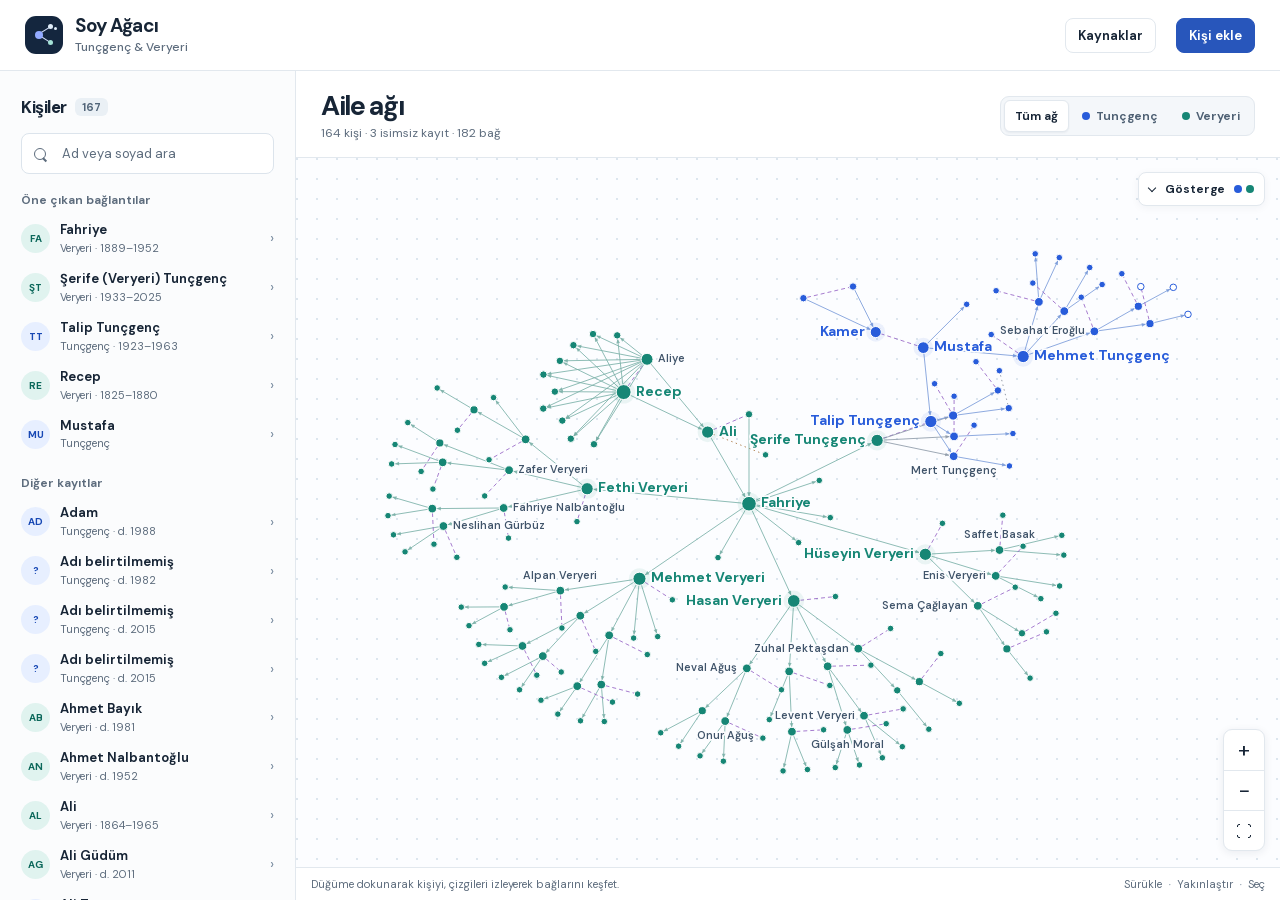
==== commit d11e98e4: "Use only Tuncgenc and Veryeri family branches" ====
--- a/web/index.html
+++ b/web/index.html
@@ -8,10 +8,10 @@
   <meta http-equiv="Content-Security-Policy" content="default-src 'self'; connect-src 'self' https://raw.githubusercontent.com; object-src 'none'; base-uri 'none'; form-action 'none'">
   <title>Soy Ağacı · Tunçgenç &amp; Veryeri</title>
   <link rel="icon" href="data:,">
-  <link rel="stylesheet" href="./style.css?v=2">
-  <script src="./graph.js?v=2" defer></script>
-  <script src="./editor.js?v=2" defer></script>
-  <script src="./app.js?v=2" defer></script>
+  <link rel="stylesheet" href="./style.css?v=3">
+  <script src="./graph.js?v=3" defer></script>
+  <script src="./editor.js?v=3" defer></script>
+  <script src="./app.js?v=3" defer></script>
 </head>
 <body id="anasayfa">
   <header class="masthead">
@@ -71,11 +71,10 @@
         <div id="tooltip" class="tooltip" hidden></div>
         <p id="graph-error" class="empty graph-error" hidden>Yerel soy ağacı verisi açılamadı.</p>
         <details class="legend">
-          <summary><span>Gösterge</span><span class="legend-dots" aria-hidden="true"><i class="dot tun"></i><i class="dot ver"></i><i class="dot both"></i></span></summary>
+          <summary><span>Gösterge</span><span class="legend-dots" aria-hidden="true"><i class="dot tun"></i><i class="dot ver"></i></span></summary>
           <div class="legend-body">
             <span><i class="dot tun"></i>Tunçgenç</span>
             <span><i class="dot ver"></i>Veryeri</span>
-            <span><i class="dot both"></i>İki aile kolunda</span>
             <span><i class="line parent"></i>Üst kuşak → alt kuşak</span>
             <span><i class="line spouse"></i>Eş</span>
             <span><i class="line step"></i>Üvey bağı</span>
@@ -112,7 +111,6 @@
             <option value="">Aile kolu seç</option>
             <option value="t">Tunçgenç</option>
             <option value="v">Veryeri</option>
-            <option value="both">Tunçgenç ve Veryeri</option>
           </select>
         </label>
         <label>Doğum tarihi
--- a/web/style.css
+++ b/web/style.css
@@ -9,7 +9,6 @@
   --panel: #fbfcfd;
   --t: #285cda;
   --v: #168675;
-  --both: #8244bf;
   font: 15px 'DM Sans', system-ui, sans-serif;
 }
 * { box-sizing: border-box; }
@@ -60,7 +59,6 @@
 .person-button:hover, .person-button:focus-visible { background: #eef3f8; }
 .person-avatar { width: 29px; height: 29px; border-radius: 50%; flex: none; display: grid; place-items: center; font-size: 10px; font-weight: 700; color: #1748b4; background: #e7efff; }
 .person-avatar.ver { color: #0c685b; background: #e0f3ef; }
-.person-avatar.both { color: #7130ad; background: #f0e7fa; }
 .person-name { display: block; font-size: 13px; line-height: 1.3; font-weight: 650; overflow-wrap: anywhere; }
 .person-meta { display: block; font-size: 11px; color: var(--muted); margin-top: 2px; }
 .person-arrow { margin-left: auto; font-size: 15px; color: #788b9f; flex: none; }
@@ -92,7 +90,6 @@
 .dot { display: inline-block; width: 8px; height: 8px; flex: none; border-radius: 50%; }
 .dot.tun { background: var(--t); }
 .dot.ver { background: var(--v); }
-.dot.both { background: var(--both); }
 .plot { position: relative; min-height: 0; min-width: 0; isolation: isolate; background: radial-gradient(circle at 1px 1px, #dbe5ee 0.7px, transparent 0.9px) 0 0/20px 20px, #fcfdff; }
 #network { display: block; width: 100%; height: 100%; touch-action: none; cursor: grab; }
 #network.dragging { cursor: grabbing; }
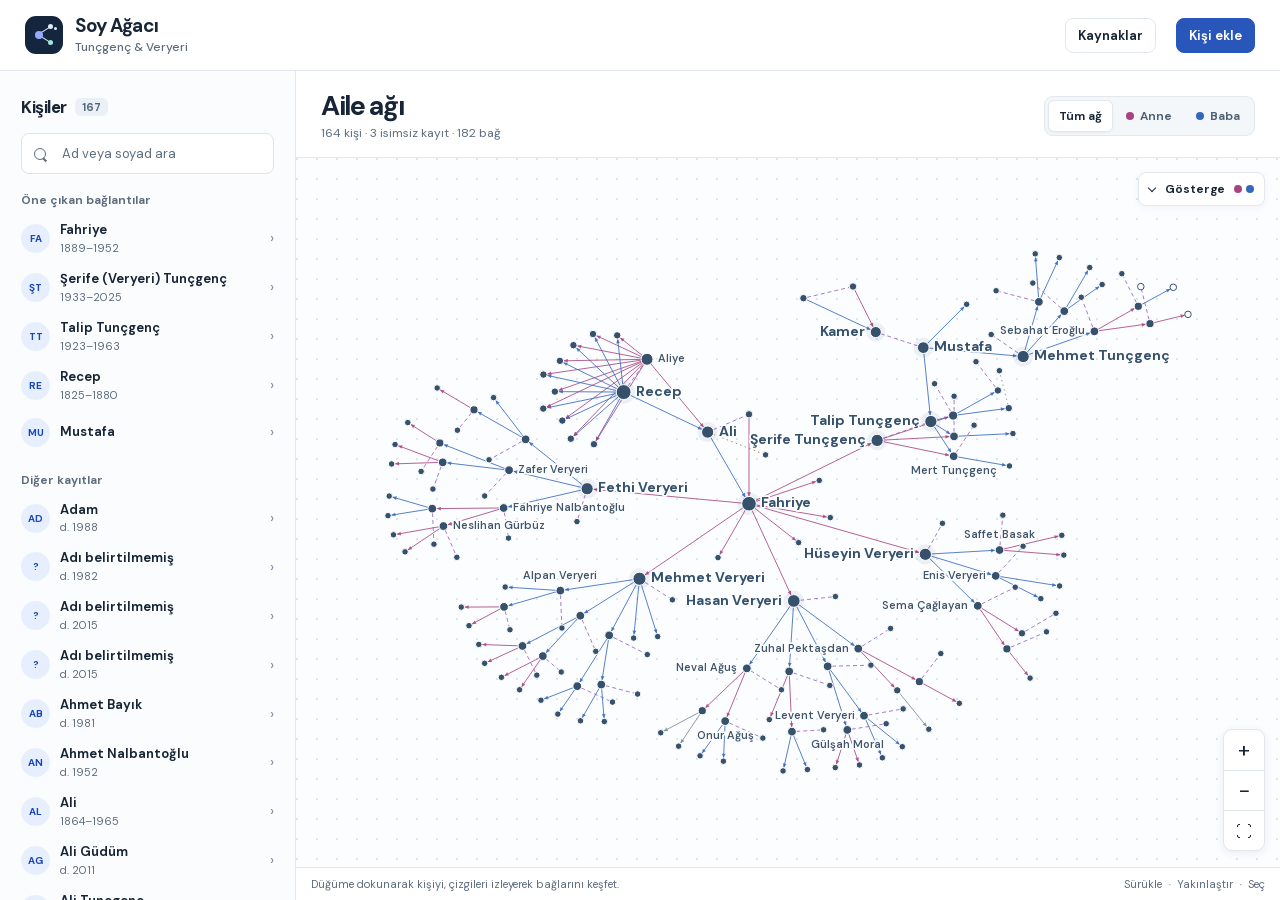
==== commit 507640a9: "Organize the family network by mother and father relationships" ====
--- a/web/index.html
+++ b/web/index.html
@@ -8,10 +8,10 @@
   <meta http-equiv="Content-Security-Policy" content="default-src 'self'; connect-src 'self' https://raw.githubusercontent.com; object-src 'none'; base-uri 'none'; form-action 'none'">
   <title>Soy Ağacı · Tunçgenç &amp; Veryeri</title>
   <link rel="icon" href="data:,">
-  <link rel="stylesheet" href="./style.css?v=3">
-  <script src="./graph.js?v=3" defer></script>
-  <script src="./editor.js?v=3" defer></script>
-  <script src="./app.js?v=3" defer></script>
+  <link rel="stylesheet" href="./style.css?v=4">
+  <script src="./graph.js?v=4" defer></script>
+  <script src="./editor.js?v=4" defer></script>
+  <script src="./app.js?v=4" defer></script>
 </head>
 <body id="anasayfa">
   <header class="masthead">
@@ -58,10 +58,10 @@
           <p id="map-count" role="status">Soy ağacı yükleniyor…</p>
         </div>
         <div class="map-actions">
-          <div id="filters" class="filters" role="group" aria-label="Aile filtresi">
+          <div id="filters" class="filters" role="group" aria-label="Ebeveyn bağı filtresi">
             <button type="button" data-filter="all" aria-pressed="true">Tüm ağ</button>
-            <button type="button" data-filter="t" aria-pressed="false"><i class="dot tun"></i>Tunçgenç</button>
-            <button type="button" data-filter="v" aria-pressed="false"><i class="dot ver"></i>Veryeri</button>
+            <button type="button" data-filter="mother" aria-pressed="false"><i class="dot mother"></i>Anne</button>
+            <button type="button" data-filter="father" aria-pressed="false"><i class="dot father"></i>Baba</button>
           </div>
           <button id="show-panel" class="plain-button mobile-only" type="button" aria-controls="people-panel" aria-expanded="false"><i class="search-icon" aria-hidden="true"></i>Kişiler</button>
         </div>
@@ -71,11 +71,11 @@
         <div id="tooltip" class="tooltip" hidden></div>
         <p id="graph-error" class="empty graph-error" hidden>Yerel soy ağacı verisi açılamadı.</p>
         <details class="legend">
-          <summary><span>Gösterge</span><span class="legend-dots" aria-hidden="true"><i class="dot tun"></i><i class="dot ver"></i></span></summary>
+          <summary><span>Gösterge</span><span class="legend-dots" aria-hidden="true"><i class="dot mother"></i><i class="dot father"></i></span></summary>
           <div class="legend-body">
-            <span><i class="dot tun"></i>Tunçgenç</span>
-            <span><i class="dot ver"></i>Veryeri</span>
-            <span><i class="line parent"></i>Üst kuşak → alt kuşak</span>
+            <span><i class="line mother"></i>Anne → Çocuk</span>
+            <span><i class="line father"></i>Baba → Çocuk</span>
+            <span><i class="line parent"></i>Ebeveyn → Çocuk (rol belirsiz)</span>
             <span><i class="line spouse"></i>Eş</span>
             <span><i class="line step"></i>Üvey bağı</span>
             <span><i class="line unclear"></i>Bağ türü belirsiz</span>
@@ -103,15 +103,8 @@
     </div>
     <form id="editor-form">
       <div class="editor-fields">
-        <label>Ad ve soyad
+        <label class="editor-name">Ad ve soyad
           <input name="name" maxlength="120" autocomplete="off" required>
-        </label>
-        <label>Aile kolu
-          <select name="family" required>
-            <option value="">Aile kolu seç</option>
-            <option value="t">Tunçgenç</option>
-            <option value="v">Veryeri</option>
-          </select>
         </label>
         <label>Doğum tarihi
           <input name="birth" maxlength="10" autocomplete="off" placeholder="GG.AA.YYYY veya YYYY">
@@ -122,7 +115,14 @@
       </div>
       <p id="editor-date-note" hidden></p>
       <fieldset class="editor-relations">
-        <legend>Akrabalık bağları</legend>
+        <legend>Ebeveynler</legend>
+        <div class="editor-fields editor-parents">
+          <label>Anne <select name="mother"></select></label>
+          <label>Baba <select name="father"></select></label>
+        </div>
+      </fieldset>
+      <fieldset class="editor-relations">
+        <legend>Diğer akrabalık bağları</legend>
         <div id="editor-links"></div>
         <button id="add-link" class="plain-button" type="button">Bağ ekle</button>
       </fieldset>
@@ -160,9 +160,9 @@
       <li>Soyağacı-Tunçgenç</li>
       <li>Soyağacı-Veryeri</li>
     </ul>
-    <p>Bağlar tablolardaki soy notlarından, satır sırasından ve kuşak girintilerinden aktarıldı. Alt kuşak çizgisi ilgili aile kolunu gösterir. Farklı tarih değerleri kişi ayrıntılarında kaynaklarıyla birlikte görünür.</p>
+    <p>Ebeveyn bağları tablolardaki soy notları ve satır düzeninden aktarıldı. Anne ve baba etiketleri mevcut kayıtlardaki adlar ve soy notlarından çıkarıldı. Rolü belirsiz olanlar ebeveyn olarak gösterilir. Oklar ebeveynden çocuğa gider.</p>
     <p>Görsel düzen <a href="https://graphcommons.com/h/mulksuzlestirme/views/b8b46ef3-a76f-41a5-924a-c0baedb9c037" target="_blank" rel="noreferrer">Graph Commons</a> ağından esinlendi.</p>
   </dialog>
-  <script id="family-data" type="application/json">{"people":[{"id":"v6","name":"Ali","sources":[{"family":"v","cell":"A6","name":"Ali","birth":"1864-01-07","death":"1965-12-25"}],"layoutParent":"v-recep","families":["v"]},{"id":"v7","name":"Fahriye","sources":[{"family":"v","cell":"A7","name":"Fahriye","birth":"1889-07-01","death":"1952-12-01"}],"layoutParent":"v6","families":["v"]},{"id":"v9","name":"Kübra Veryeri","sources":[{"family":"v","cell":"B9","name":"Kübra Veryeri","birth":"1913-01-01","death":"1920-01-01"}],"layoutParent":"v7","families":["v"]},{"id":"v11","name":"Mehmet Veryeri","sources":[{"family":"v","cell":"B11","name":"Mehmet Veryeri","birth":"1916-07-01","death":"1999-03-19"}],"layoutParent":"v7","families":["v"]},{"id":"v12","name":"Müyesser (Ergönenç) Veryeri","sources":[{"family":"v","cell":"B12","name":"Müyesser (Ergönenç) Veryeri","birth":"1925-10-20","death":"2009-05-18"}],"layoutParent":"v11","families":["v"]},{"id":"v13","name":"Mete Veryeri","sources":[{"family":"v","cell":"C13","name":"Mete Veryeri","birth":"1944-01-01","death":"1949-05-05"}],"layoutParent":"v11","families":["v"]},{"id":"v14","name":"Meral Veryeri","sources":[{"family":"v","cell":"C14","name":"Meral Veryeri","birth":"1948-04-23","death":"1962-02-21"}],"layoutParent":"v11","families":["v"]},{"id":"v15","name":"Ali Veryeri","sources":[{"family":"v","cell":"C15","name":"Ali Veryeri","birth":"1950-03-29"}],"layoutParent":"v11","families":["v"]},{"id":"v16","name":"Özlen (Özbaş) Veryeri","sources":[{"family":"v","cell":"C16","name":"Özlen (Özbaş) Veryeri","birth":"1958-12-12"}],"layoutParent":"v15","families":["v"]},{"id":"v17","name":"Mehmet Mete Veryeri","sources":[{"family":"v","cell":"D17","name":"Mehmet Mete Veryeri","birth":"1975-06-04"}],"layoutParent":"v15","families":["v"]},{"id":"v18","name":"Neslihan (Bar) Veryeri","sources":[{"family":"v","cell":"D18","name":"Neslihan (Bar) Veryeri","birth":"1975-05-08"}],"layoutParent":"v17","families":["v"]},{"id":"v19","name":"Selin Veryeri","sources":[{"family":"v","cell":"E19","name":"Selin Veryeri","birth":"2008-04-14"}],"layoutParent":"v17","families":["v"]},{"id":"v20","name":"Nehir Veryeri","sources":[{"family":"v","cell":"E20","name":"Nehir Veryeri","birth":"2012-06-28"}],"layoutParent":"v17","families":["v"]},{"id":"v21","name":"Alper Veryeri","sources":[{"family":"v","cell":"D21","name":"Alper Veryeri","birth":"1983-11-11"}],"layoutParent":"v15","families":["v"]},{"id":"v22","name":"Hande (Ünal) Veryeri","sources":[{"family":"v","cell":"D22","name":"Hande (Ünal) Veryeri","birth":"1984-01-25"}],"layoutParent":"v21","families":["v"]},{"id":"v23","name":"Ali Veryeri","sources":[{"family":"v","cell":"E23","name":"Ali Veryeri","birth":"2013-04-25"}],"layoutParent":"v21","families":["v"]},{"id":"v24","name":"Alp Veryeri","sources":[{"family":"v","cell":"E24","name":"Alp Veryeri","birth":"2017-08-02"}],"layoutParent":"v21","families":["v"]},{"id":"v25","name":"Alp Arslan Veryeri","sources":[{"family":"v","cell":"C25","name":"Alp Arslan Veryeri","birth":"1953-04-12"}],"layoutParent":"v11","families":["v"]},{"id":"v26","name":"Oya (Akyeli) Veryeri","sources":[{"family":"v","cell":"C26","name":"Oya (Akyeli) Veryeri","birth":"1958-10-20"}],"layoutParent":"v25","families":["v"]},{"id":"v27","name":"Meral (Veryeri) Tabakoğlu","sources":[{"family":"v","cell":"D27","name":"Meral (Veryeri) Tabakoğlu","birth":"1978-08-02"}],"layoutParent":"v25","families":["v"]},{"id":"v28","name":"Cenk Tabakoğlu","sources":[{"family":"v","cell":"D28","name":"Cenk Tabakoğlu","birth":"1974-11-08"}],"layoutParent":"v27","families":["v"]},{"id":"v29","name":"İdil Tabakoğlu","sources":[{"family":"v","cell":"E29","name":"İdil Tabakoğlu","birth":"2007-03-02"}],"layoutParent":"v27","families":["v"]},{"id":"v30","name":"Arda Tabakoğlu","sources":[{"family":"v","cell":"E30","name":"Arda Tabakoğlu","birth":"2009-07-18"}],"layoutParent":"v27","families":["v"]},{"id":"v31","name":"Melis (Veryeri) Bayık","sources":[{"family":"v","cell":"D31","name":"Melis (Veryeri) Bayık","birth":"1980-11-29"}],"layoutParent":"v25","families":["v"]},{"id":"v32","name":"Ahmet Bayık","sources":[{"family":"v","cell":"D32","name":"Ahmet Bayık","birth":"1981-07-03"}],"layoutParent":"v31","families":["v"]},{"id":"v33","name":"Efe Bayık","sources":[{"family":"v","cell":"E33","name":"Efe Bayık","birth":"2013-04-03"}],"layoutParent":"v31","families":["v"]},{"id":"v34","name":"Kaan Bayık","sources":[{"family":"v","cell":"E34","name":"Kaan Bayık","birth":"2013-04-03"}],"layoutParent":"v31","families":["v"]},{"id":"v35","name":"Alpan Veryeri","sources":[{"family":"v","cell":"C35","name":"Alpan Veryeri","birth":"1959-04-17"}],"layoutParent":"v11","families":["v"]},{"id":"v36","name":"Yeşim (Ninat) Veryeri","sources":[{"family":"v","cell":"C36","name":"Yeşim (Ninat) Veryeri","birth":"1963-11-20"}],"layoutParent":"v35","families":["v"]},{"id":"v37","name":"Gizem (Veryeri) Ener","sources":[{"family":"v","cell":"D37","name":"Gizem (Veryeri) Ener","birth":"1982-10-07"}],"layoutParent":"v35","families":["v"]},{"id":"v38","name":"Mehmet Ener","sources":[{"family":"v","cell":"D38","name":"Mehmet Ener","birth":"1980-12-15"}],"layoutParent":"v37","families":["v"]},{"id":"v39","name":"Teoman Ener","sources":[{"family":"v","cell":"E39","name":"Teoman Ener","birth":"2011-12-26"}],"layoutParent":"v37","families":["v"]},{"id":"v40","name":"Poyraz Ener","sources":[{"family":"v","cell":"E40","name":"Poyraz Ener","birth":"2015-09-10"}],"layoutParent":"v37","families":["v"]},{"id":"v41","name":"Didem Veryeri","sources":[{"family":"v","cell":"D41","name":"Didem Veryeri","birth":"1986-12-15"}],"layoutParent":"v35","families":["v"]},{"id":"v43","name":"Hasan Veryeri","sources":[{"family":"v","cell":"B43","name":"Hasan Veryeri","birth":"1919-01-01","death":"2005-06-27"}],"layoutParent":"v7","families":["v"]},{"id":"v44","name":"Müjgan (Adıyaman) Veryeri","sources":[{"family":"v","cell":"B44","name":"Müjgan (Adıyaman) Veryeri","birth":"1920-01-01","death":"2002-01-01"}],"layoutParent":"v43","families":["v"]},{"id":"v45","name":"Zuhal (Veryeri) Pektaşdan","sources":[{"family":"v","cell":"C45","name":"Zuhal (Veryeri) Pektaşdan","birth":"1945-04-29"}],"layoutParent":"v43","families":["v"]},{"id":"v46","name":"Faruk Pektaşdan","sources":[{"family":"v","cell":"C46","name":"Faruk Pektaşdan","birth":"1938-01-01"}],"layoutParent":"v45","families":["v"]},{"id":"v47","name":"Defne (Pektaşdan) Ersözlü","sources":[{"family":"v","cell":"D47","name":"Defne (Pektaşdan) Ersözlü","birth":"1973-03-22"}],"layoutParent":"v45","families":["v"]},{"id":"v48","name":"Cenk Murat Ersözlü","sources":[{"family":"v","cell":"D48","name":"Cenk Murat Ersözlü","birth":"1970-01-30"}],"layoutParent":"v47","families":["v"]},{"id":"v49","name":"Derin Ersözlü","sources":[{"family":"v","cell":"E49","name":"Derin Ersözlü","birth":"2002-04-22"}],"layoutParent":"v47","families":["v"]},{"id":"v50","name":"Deniz Pektaşdan","sources":[{"family":"v","cell":"D50","name":"Deniz Pektaşdan","birth":"1975-12-22"}],"layoutParent":"v45","families":["v"]},{"id":"v51","name":"Ceren Canbolat","sources":[{"family":"v","cell":"E51","name":"Ceren Canbolat","birth":"2007-11-02"}],"layoutParent":"v50","families":["v"]},{"id":"v52","name":"Bülent Veryeri","sources":[{"family":"v","cell":"C52","name":"Bülent Veryeri","birth":"1949-07-22"}],"layoutParent":"v43","families":["v"]},{"id":"v53","name":"Bahar (Kayhan) Veryeri","sources":[{"family":"v","cell":"C53","name":"Bahar (Kayhan) Veryeri","birth":"1951-10-06"}],"layoutParent":"v52","families":["v"]},{"id":"v54","name":"Levent Veryeri","sources":[{"family":"v","cell":"D54","name":"Levent Veryeri","birth":"1972-12-15"}],"layoutParent":"v52","families":["v"]},{"id":"v55","name":"Ayşegül (Canözer) Veryeri","sources":[{"family":"v","cell":"D55","name":"Ayşegül (Canözer) Veryeri","birth":"1972-07-10"}],"layoutParent":"v54","families":["v"]},{"id":"v56","name":"Zeynep Veryeri","sources":[{"family":"v","cell":"E56","name":"Zeynep Veryeri","birth":"2001-11-23"}],"layoutParent":"v54","families":["v"]},{"id":"v57","name":"Can Veryeri","sources":[{"family":"v","cell":"E57","name":"Can Veryeri","birth":"2003-11-08"}],"layoutParent":"v54","families":["v"]},{"id":"v58","name":"Gülşah (Veryeri) Moral","sources":[{"family":"v","cell":"D58","name":"Gülşah (Veryeri) Moral","birth":"1976-09-03"}],"layoutParent":"v52","families":["v"]},{"id":"v59","name":"Murat Moral","sources":[{"family":"v","cell":"D59","name":"Murat Moral","birth":"1975-07-12"}],"layoutParent":"v58","families":["v"]},{"id":"v60","name":"Mehmet Moral","sources":[{"family":"v","cell":"E60","name":"Mehmet Moral","birth":"2008-08-26"}],"layoutParent":"v58","families":["v"]},{"id":"v61","name":"Nil Moral","sources":[{"family":"v","cell":"E61","name":"Nil Moral","birth":"2011-06-04"}],"layoutParent":"v58","families":["v"]},{"id":"v62","name":"Nihal (Veryeri) Altınay","sources":[{"family":"v","cell":"C62","name":"Nihal (Veryeri) Altınay","birth":"1952-07-04"}],"layoutParent":"v43","families":["v"]},{"id":"v63","name":"İrfan Altınay","sources":[{"family":"v","cell":"C63","name":"İrfan Altınay","birth":"1952-08-12"}],"layoutParent":"v62","families":["v"]},{"id":"v64","name":"Burak Altınay","sources":[{"family":"v","cell":"D64","name":"Burak Altınay","birth":"1980-01-06"}],"layoutParent":"v62","families":["v"]},{"id":"v65","name":"Ezgi (Ören) Altınay","sources":[{"family":"v","cell":"D65","name":"Ezgi (Ören) Altınay","birth":"1982-02-07"}],"layoutParent":"v64","families":["v"]},{"id":"v66","name":"Naz Altınay","sources":[{"family":"v","cell":"E66","name":"Naz Altınay","birth":"2013-03-01"}],"layoutParent":"v64","families":["v"]},{"id":"v67","name":"Nil Altınay","sources":[{"family":"v","cell":"E67","name":"Nil Altınay","birth":"2014-01-01"}],"layoutParent":"v64","families":["v"]},{"id":"v68","name":"Başak Altınay","sources":[{"family":"v","cell":"D68","name":"Başak Altınay","birth":"1984-03-18"}],"layoutParent":"v62","families":["v"]},{"id":"v69","name":"Neval (Veryeri) Ağuş","sources":[{"family":"v","cell":"C69","name":"Neval (Veryeri) Ağuş","birth":"1955-11-01"}],"layoutParent":"v43","families":["v"]},{"id":"v70","name":"Haluk Ağuş","sources":[{"family":"v","cell":"C70","name":"Haluk Ağuş","birth":"1955-02-16"}],"layoutParent":"v69","families":["v"]},{"id":"v71","name":"Onur Ağuş","sources":[{"family":"v","cell":"D71","name":"Onur Ağuş","birth":"1981-01-08"}],"layoutParent":"v69","families":["v"]},{"id":"v72","name":"Hicaz (Zencirkıran) Ağuş","sources":[{"family":"v","cell":"D72","name":"Hicaz (Zencirkıran) Ağuş","birth":"1981-07-31"}],"layoutParent":"v71","families":["v"]},{"id":"v73","name":"Çınar Ağuş","sources":[{"family":"v","cell":"E73","name":"Çınar Ağuş","birth":"2012-09-05"}],"layoutParent":"v71","families":["v"]},{"id":"v74","name":"Ekin Ağuş","sources":[{"family":"v","cell":"E74","name":"Ekin Ağuş","birth":"2014-12-16"}],"layoutParent":"v71","families":["v"]},{"id":"v75","name":"Irmak Ağuş","sources":[{"family":"v","cell":"D75","name":"Irmak Ağuş","birth":"1986-11-10"}],"layoutParent":"v69","families":["v"]},{"id":"v76","name":"Ozan Tarancı","sources":[{"family":"v","cell":"E76","name":"Ozan Tarancı","birth":"2014-01-02"}],"layoutParent":"v75","families":["v"]},{"id":"v77","name":"Beren Tarancı","sources":[{"family":"v","cell":"E77","name":"Beren Tarancı","birth":"2018-05-07"}],"layoutParent":"v75","families":["v"]},{"id":"v79","name":"Mustafa Kemal Veryeri","sources":[{"family":"v","cell":"B79","name":"Mustafa Kemal Veryeri","birth":"1920-01-01","death":"1923-01-01"}],"layoutParent":"v7","families":["v"]},{"id":"v81","name":"Hüseyin Veryeri","sources":[{"family":"v","cell":"B81","name":"Hüseyin Veryeri","birth":"1922-10-01","death":"2007-03-17"}],"layoutParent":"v7","families":["v"]},{"id":"v82","name":"Nusret (Ertuğrul) Veryeri","sources":[{"family":"v","cell":"B82","name":"Nusret (Ertuğrul) Veryeri","birth":"1932-02-07"}],"layoutParent":"v81","families":["v"]},{"id":"v83","name":"Saffet (Veryeri) Basak","sources":[{"family":"v","cell":"C83","name":"Saffet (Veryeri) Basak","birth":"1950-10-02","death":"2025-04-08"}],"layoutParent":"v81","families":["v"]},{"id":"v84","name":"Mustafa Basak","sources":[{"family":"v","cell":"C84","name":"Mustafa Basak","birth":"1943-03-25"}],"layoutParent":"v83","families":["v"]},{"id":"v85","name":"Ediz Basak","sources":[{"family":"v","cell":"D85","name":"Ediz Basak","birth":"1978-08-17"}],"layoutParent":"v83","families":["v"]},{"id":"v86","name":"Ceyda Basak","sources":[{"family":"v","cell":"D86","name":"Ceyda Basak","birth":"1981-06-29"}],"layoutParent":"v83","families":["v"]},{"id":"v87","name":"Enis Veryeri","sources":[{"family":"v","cell":"C87","name":"Enis Veryeri","birth":"1954-03-05"}],"layoutParent":"v81","families":["v"]},{"id":"v88","name":"Zehra (Akdemir) Veryeri","sources":[{"family":"v","cell":"C88","name":"Zehra (Akdemir) Veryeri","birth":"1967-10-31"}],"layoutParent":"v87","families":["v"]},{"id":"v89","name":"Emre Veryeri","sources":[{"family":"v","cell":"D89","name":"Emre Veryeri","birth":"1980-09-08"}],"layoutParent":"v87","families":["v"]},{"id":"v90","name":"Deniz Veryeri","sources":[{"family":"v","cell":"D90","name":"Deniz Veryeri","birth":"1986-05-01"}],"layoutParent":"v87","families":["v"]},{"id":"v91","name":"Sema (Veryeri) Çağlayan","sources":[{"family":"v","cell":"C91","name":"Sema (Veryeri) Çağlayan","birth":"1957-06-03"}],"layoutParent":"v81","families":["v"]},{"id":"v92","name":"Hüseyin Tayfun Çağlayan","sources":[{"family":"v","cell":"C92","name":"Hüseyin Tayfun Çağlayan","birth":"1955-08-03"}],"layoutParent":"v91","families":["v"]},{"id":"v93","name":"Bora Çağlayan","sources":[{"family":"v","cell":"D93","name":"Bora Çağlayan","birth":"1982-10-19"}],"layoutParent":"v91","families":["v"]},{"id":"v94","name":"Yasemin (Özarslan) Çağlayan","sources":[{"family":"v","cell":"D94","name":"Yasemin (Özarslan) Çağlayan","birth":"1982-06-05"}],"layoutParent":"v93","families":["v"]},{"id":"v95","name":"Pınar (Çağlayan) Kutsal","sources":[{"family":"v","cell":"D95","name":"Pınar (Çağlayan) Kutsal","birth":"1987-06-26"}],"layoutParent":"v91","families":["v"]},{"id":"v96","name":"Deniz Kutsal","sources":[{"family":"v","cell":"D96","name":"Deniz Kutsal","birth":"1982-08-19"}],"layoutParent":"v95","families":["v"]},{"id":"v97","name":"Defne Kutsal","sources":[{"family":"v","cell":"E97","name":"Defne Kutsal","birth":"2015-03-24"}],"layoutParent":"v95","families":["v"]},{"id":"v99","name":"İbrahim Veryeri","sources":[{"family":"v","cell":"B99","name":"İbrahim Veryeri","birth":"1925-01-01","death":"1928-01-01"}],"layoutParent":"v7","families":["v"]},{"id":"v100","name":"Saffet Veryeri","sources":[{"family":"v","cell":"B100","name":"Saffet Veryeri","birth":"1929-01-01","death":"1948-01-01"}],"layoutParent":"v7","families":["v"]},{"id":"v102","name":"Fethi Veryeri","sources":[{"family":"v","cell":"B102","name":"Fethi Veryeri","birth":"1931-01-31","death":"1994-07-19"}],"layoutParent":"v7","families":["v"]},{"id":"v103","name":"Müjgan (Ergönenç) Veryeri","sources":[{"family":"v","cell":"B103","name":"Müjgan (Ergönenç) Veryeri","birth":"1935-07-01"}],"layoutParent":"v102","families":["v"]},{"id":"v104","name":"Fahriye (Veryeri) Nalbantoğlu","sources":[{"family":"v","cell":"C104","name":"Fahriye (Veryeri) Nalbantoğlu","birth":"1955-05-15"}],"layoutParent":"v102","families":["v"]},{"id":"v105","name":"Ahmet Nalbantoğlu","sources":[{"family":"v","cell":"C105","name":"Ahmet Nalbantoğlu","birth":"1952-03-11"}],"layoutParent":"v104","families":["v"]},{"id":"v106","name":"Neslihan (Nalbantoğlu) Gürbüz","sources":[{"family":"v","cell":"D106","name":"Neslihan (Nalbantoğlu) Gürbüz","birth":"1978-04-07"}],"layoutParent":"v104","families":["v"]},{"id":"v107","name":"Çağdaş Gürbüz","sources":[{"family":"v","cell":"D107","name":"Çağdaş Gürbüz","birth":"1978-06-29"}],"layoutParent":"v106","families":["v"]},{"id":"v108","name":"Zeynep Gürbüz","sources":[{"family":"v","cell":"E108","name":"Zeynep Gürbüz","birth":"2010-10-05"}],"layoutParent":"v106","families":["v"]},{"id":"v109","name":"Elif Gürbüz","sources":[{"family":"v","cell":"E109","name":"Elif Gürbüz","birth":"2017-01-05"}],"layoutParent":"v106","families":["v"]},{"id":"v110","name":"Efe Nalbantoğlu","sources":[{"family":"v","cell":"D110","name":"Efe Nalbantoğlu","birth":"1982-10-16"}],"layoutParent":"v104","families":["v"]},{"id":"v111","name":"Nesteren (Kesen) Nalbantoğlu","sources":[{"family":"v","cell":"D111","name":"Nesteren (Kesen) Nalbantoğlu","birth":"1981-01-09"}],"layoutParent":"v110","families":["v"]},{"id":"v112","name":"Ela Nalbantoğlu","sources":[{"family":"v","cell":"E112","name":"Ela Nalbantoğlu","birth":"2012-02-26"}],"layoutParent":"v110","families":["v"]},{"id":"v113","name":"Nil Nalbantoğlu","sources":[{"family":"v","cell":"E113","name":"Nil Nalbantoğlu","birth":"2017-11-27"}],"layoutParent":"v110","families":["v"]},{"id":"v114","name":"Zafer Veryeri","sources":[{"family":"v","cell":"C114","name":"Zafer Veryeri","birth":"1957-07-08"}],"layoutParent":"v102","families":["v"]},{"id":"v115","name":"Belma (Babayiğit) Veryeri","sources":[{"family":"v","cell":"C115","name":"Belma (Babayiğit) Veryeri","birth":"1960-03-18"}],"layoutParent":"v114","families":["v"]},{"id":"v116","name":"Gülüm (Veryeri) Güdüm","sources":[{"family":"v","cell":"D116","name":"Gülüm (Veryeri) Güdüm","birth":"1979-11-09"}],"layoutParent":"v114","families":["v"]},{"id":"v117","name":"Zeki Güdüm","sources":[{"family":"v","cell":"D117","name":"Zeki Güdüm","birth":"1972-01-05"}],"layoutParent":"v116","families":["v"]},{"id":"v118","name":"Melis Güdüm","sources":[{"family":"v","cell":"E118","name":"Melis Güdüm","birth":"2004-12-07"}],"layoutParent":"v116","families":["v"]},{"id":"v119","name":"Ali Güdüm","sources":[{"family":"v","cell":"E119","name":"Ali Güdüm","birth":"2011-04-30"}],"layoutParent":"v116","families":["v"]},{"id":"v120","name":"Gözde (Veryeri) Vago","sources":[{"family":"v","cell":"D120","name":"Gözde (Veryeri) Vago","birth":"1984-04-20"}],"layoutParent":"v114","families":["v"]},{"id":"v121","name":"Luciano Vago","sources":[{"family":"v","cell":"D121","name":"Luciano Vago","birth":"1978-12-17"}],"layoutParent":"v120","families":["v"]},{"id":"v122","name":"Victoria Lal Vago","sources":[{"family":"v","cell":"E122","name":"Victoria Lal Vago","birth":"2015-04-17"}],"layoutParent":"v120","families":["v"]},{"id":"v123","name":"Mete Veryeri","sources":[{"family":"v","cell":"C123","name":"Mete Veryeri","birth":"1962-04-18"}],"layoutParent":"v102","families":["v"]},{"id":"v124","name":"Meltem (Akbaylar) Veryeri","sources":[{"family":"v","cell":"C124","name":"Meltem (Akbaylar) Veryeri","birth":"1967-02-12"}],"layoutParent":"v123","families":["v"]},{"id":"v125","name":"Melda (Veryeri) Güres","sources":[{"family":"v","cell":"D125","name":"Melda (Veryeri) Güres","birth":"1987-07-17"}],"layoutParent":"v123","families":["v"]},{"id":"v126","name":"Fatih Güres","sources":[{"family":"v","cell":"D126","name":"Fatih Güres","birth":"1986-03-28"}],"layoutParent":"v125","families":["v"]},{"id":"v127","name":"Mehmet Emir Güres","sources":[{"family":"v","cell":"E127","name":"Mehmet Emir Güres","birth":"2019-12-06"}],"layoutParent":"v125","families":["v"]},{"id":"v128","name":"Gamze Veryeri","sources":[{"family":"v","cell":"D128","name":"Gamze Veryeri","birth":"1992-10-07"}],"layoutParent":"v123","families":["v"]},{"id":"v130","name":"Şerife (Veryeri) Tunçgenç","sources":[{"family":"v","cell":"B130","name":"Şerife (Veryeri) Tunçgenç","birth":"1933-04-03","death":"2025-04-25"},{"family":"t","cell":"B9","name":"Şerife (Veryeri) Tunçgenç","birth":"1933-04-03"}],"layoutParent":"v7","families":["v","t"]},{"id":"v131","name":"Talip Tunçgenç","sources":[{"family":"v","cell":"B131","name":"Talip Tunçgenç","birth":"1923-07-01","death":"1963-06-21"},{"family":"t","cell":"B8","name":"Talip Tunçgenç","birth":"1923-07-01","death":"1963-06-21"}],"layoutParent":"v130","families":["v","t"]},{"id":"v132","name":"Mustafa Tunçgenç","sources":[{"family":"v","cell":"C132","name":"Mustafa Tunçgenç","birth":"1954-04-25"},{"family":"t","cell":"C10","name":"Mustafa Tunçgenç","birth":"1954-04-25"}],"layoutParent":"v130","families":["v","t"]},{"id":"v133","name":"Füsun (Maltepe) Tunçgenç","sources":[{"family":"v","cell":"C133","name":"Füsun (Maltepe) Tunçgenç","birth":"1957-11-04"},{"family":"t","cell":"C11","name":"Füsun (Maltepe) Tunçgenç","birth":"1958-11-04"}],"layoutParent":"v132","families":["v","t"]},{"id":"v134","name":"Güneş (Tunçgenç) Yılmaz","sources":[{"family":"v","cell":"D134","name":"Güneş (Tunçgenç) Yılmaz","birth":"1987-06-17"},{"family":"t","cell":"D12","name":"Güneş (Tunçgenç)","birth":"1987-06-17"}],"layoutParent":"v132","families":["v","t"]},{"id":"v135","name":"Erdem Yılmaz","sources":[{"family":"v","cell":"D135","name":"Erdem Yılmaz","birth":"1987-07-26"},{"family":"t","cell":"D13","name":"Erdem","birth":"1987-01-01"}],"layoutParent":"v134","families":["v","t"]},{"id":"v136","name":"Bahar Tunçgenç","sources":[{"family":"v","cell":"D136","name":"Bahar Tunçgenç","birth":"1988-10-01"},{"family":"t","cell":"D14","name":"Bahar (Tunçgenç)","birth":"1988-10-01"}],"layoutParent":"v132","families":["v","t"]},{"id":"v137","name":"Adam","sources":[{"family":"v","cell":"D137","name":"Adam"},{"family":"t","cell":"D15","name":"Adam","birth":"1988-01-01"}],"layoutParent":"v136","families":["v","t"]},{"id":"v138","name":"Metin Tunçgenç","sources":[{"family":"v","cell":"C138","name":"Metin Tunçgenç","birth":"1958-09-10"},{"family":"t","cell":"C16","name":"Metin Tunçgenç","birth":"1958-10-10"}],"layoutParent":"v130","families":["v","t"]},{"id":"v139","name":"Güner (Topçu) Tunçgenç","sources":[{"family":"v","cell":"C139","name":"Güner (Topçu) Tunçgenç","birth":"1964-07-23"},{"family":"t","cell":"C17","name":"Güner (Topçu) Tunçgenç","birth":"1964-07-23"}],"layoutParent":"v138","families":["v","t"]},{"id":"v140","name":"Ali Tunçgenç","sources":[{"family":"v","cell":"D140","name":"Ali Tunçgenç","birth":"1992-08-22"},{"family":"t","cell":"D18","name":"Ali Tunçgenç","birth":"1992-08-22"}],"layoutParent":"v138","families":["v","t"]},{"id":"v141","name":"Mert Tunçgenç","sources":[{"family":"v","cell":"C141","name":"Mert Tunçgenç","birth":"1962-05-15"},{"family":"t","cell":"C19","name":"Mert Tunçgenç","birth":"1962-05-15"}],"layoutParent":"v130","families":["v","t"]},{"id":"v142","name":"Ebru (Lale) Tunçgenç","sources":[{"family":"v","cell":"C142","name":"Ebru (Lale) Tunçgenç","birth":"1972-04-17"},{"family":"t","cell":"C20","name":"Ebru (Lale) Tunçgenç","birth":"1972-04-17"}],"layoutParent":"v141","families":["v","t"]},{"id":"v143","name":"Berk Tunçgenç","sources":[{"family":"v","cell":"D143","name":"Berk Tunçgenç","birth":"1993-11-12"},{"family":"t","cell":"D21","name":"Berk Tunçgenç","birth":"1993-11-12"}],"layoutParent":"v141","families":["v","t"]},{"id":"t5","name":"Mustafa","sources":[{"family":"t","cell":"A5","name":"Mustafa","birth":"1900-01-01","death":"1900-01-01","placeholderDates":true}],"families":["t"]},{"id":"t6","name":"Kamer","sources":[{"family":"t","cell":"A6","name":"Kamer","birth":"1900-01-01","death":"1952-09-19","placeholderDates":true}],"layoutParent":"t5","families":["t"]},{"id":"t23","name":"Galip Tunçgenç","sources":[{"family":"t","cell":"B23","name":"Galip Tunçgenç","birth":"1927-01-01","death":"1970-07-17"}],"layoutParent":"t5","families":["t"]},{"id":"t25","name":"Mehmet Tunçgenç","sources":[{"family":"t","cell":"B25","name":"Mehmet Tunçgenç","birth":"1929-01-01","death":"1969-10-28"}],"layoutParent":"t5","families":["t"]},{"id":"t26","name":"Veliye (Demirkahyalılar) Tunçgenç","sources":[{"family":"t","cell":"B26","name":"Veliye (Demirkahyalılar) Tunçgenç","birth":"1935-04-01"}],"layoutParent":"t25","families":["t"]},{"id":"t27","name":"Cevat Tunçgenç","sources":[{"family":"t","cell":"C27","name":"Cevat Tunçgenç","birth":"1958-06-11"}],"layoutParent":"t25","families":["t"]},{"id":"t28","name":"Selda (Sarıkaya) Tunçgenç","sources":[{"family":"t","cell":"C28","name":"Selda (Sarıkaya) Tunçgenç","birth":"1966-08-30"}],"layoutParent":"t27","families":["t"]},{"id":"t29","name":"Efe Tunçgenç","sources":[{"family":"t","cell":"D29","name":"Efe Tunçgenç","birth":"1992-06-11"}],"layoutParent":"t27","families":["t"]},{"id":"t30","name":"Ege Tunçgenç","sources":[{"family":"t","cell":"D30","name":"Ege Tunçgenç","birth":"2000-06-27"}],"layoutParent":"t27","families":["t"]},{"id":"t31","name":"Vedat Tunçgenç","sources":[{"family":"t","cell":"C31","name":"Vedat Tunçgenç","birth":"1961-02-17","death":"2009-01-14"}],"layoutParent":"t25","families":["t"]},{"id":"t32","name":"İlker (Kındıra) Tunçgenç","sources":[{"family":"t","cell":"C32","name":"İlker (Kındıra) Tunçgenç","birth":"1966-06-28"}],"layoutParent":"t31","families":["t"]},{"id":"t33","name":"Mehmet Tunçgenç","sources":[{"family":"t","cell":"D33","name":"Mehmet Tunçgenç","birth":"1988-07-25"}],"layoutParent":"t31","families":["t"]},{"id":"t34","name":"Taylan Tunçgenç","sources":[{"family":"t","cell":"D34","name":"Taylan Tunçgenç","birth":"2001-01-08"}],"layoutParent":"t31","families":["t"]},{"id":"t35","name":"Sebahat (Tunçgenç) Eroğlu","sources":[{"family":"t","cell":"C35","name":"Sebahat (Tunçgenç) Eroğlu","birth":"1962-04-06"}],"layoutParent":"t25","families":["t"]},{"id":"t36","name":"Erdal Eroğlu","sources":[{"family":"t","cell":"C36","name":"Erdal Eroğlu","birth":"1956-11-24"}],"layoutParent":"t35","families":["t"]},{"id":"t37","name":"Enver Eroğlu","sources":[{"family":"t","cell":"D37","name":"Enver Eroğlu","birth":"1982-01-02"}],"layoutParent":"t35","families":["t"]},{"id":"t38","name":"Ebru Eroğlu","sources":[{"family":"t","cell":"D38","name":"Ebru Eroğlu","birth":"1982-06-05"}],"layoutParent":"t37","families":["t"]},{"id":"t39","name":"Adı belirtilmemiş","sources":[{"family":"t","cell":"E39","name":"X","birth":"2015-03-24"}],"unnamed":true,"layoutParent":"t37","families":["t"]},{"id":"t40","name":"Selen (Eroğlu)","sources":[{"family":"t","cell":"D40","name":"Selen (Eroğlu)","birth":"1986-04-06"}],"layoutParent":"t35","families":["t"]},{"id":"t41","name":"Adı belirtilmemiş","sources":[{"family":"t","cell":"D41","name":"X","birth":"1982-06-05"}],"unnamed":true,"layoutParent":"t40","families":["t"]},{"id":"t42","name":"Adı belirtilmemiş","sources":[{"family":"t","cell":"E42","name":"X","birth":"2015-03-24"}],"unnamed":true,"layoutParent":"t40","families":["t"]},{"id":"v-recep","name":"Recep","sources":[{"family":"v","cell":"A1","name":"Recep","birth":"1825","death":"1880"}],"families":["v"]},{"id":"v-hava","name":"Aliye (Hava)","sources":[{"family":"v","cell":"A1","name":"Aliye (Hava)"}],"layoutParent":"v-recep","families":["v"]},{"id":"v-a1","name":"Halime","sources":[{"family":"v","cell":"A1","name":"Halime"}],"layoutParent":"v-recep","families":["v"]},{"id":"v-a2","name":"Mecide","sources":[{"family":"v","cell":"A1","name":"Mecide"}],"layoutParent":"v-recep","families":["v"]},{"id":"v-a3","name":"Fatma","sources":[{"family":"v","cell":"A1","name":"Fatma"}],"layoutParent":"v-recep","families":["v"]},{"id":"v-a4","name":"Gülsüm","sources":[{"family":"v","cell":"A1","name":"Gülsüm"}],"layoutParent":"v-recep","families":["v"]},{"id":"v-a5","name":"Şerife","sources":[{"family":"v","cell":"A1","name":"Şerife"}],"layoutParent":"v-recep","families":["v"]},{"id":"v-a6","name":"Mehmet","sources":[{"family":"v","cell":"A1","name":"Mehmet"}],"layoutParent":"v-recep","families":["v"]},{"id":"v-a7","name":"Şerif","sources":[{"family":"v","cell":"A1","name":"Şerif"}],"layoutParent":"v-recep","families":["v"]},{"id":"v-a8","name":"Hüseyin","sources":[{"family":"v","cell":"A1","name":"Hüseyin"}],"layoutParent":"v-recep","families":["v"]},{"id":"v-a9","name":"Hasan","sources":[{"family":"v","cell":"A1","name":"Hasan"}],"layoutParent":"v-recep","families":["v"]},{"id":"v-a10","name":"Cemal","sources":[{"family":"v","cell":"A1","name":"Cemal"}],"layoutParent":"v-recep","families":["v"]},{"id":"v-mevhize","name":"Mevhize","sources":[{"family":"v","cell":"A2","name":"Mevhize"}],"layoutParent":"v6","families":["v"]},{"id":"v-step","name":"Mehmet","sources":[{"family":"v","cell":"A2","name":"Mehmet"}],"layoutParent":"v6","families":["v"]},{"id":"t-mehmet","name":"Mehmet","sources":[{"family":"t","cell":"A1","name":"Mehmet"}],"families":["t"]},{"id":"t-serife","name":"Şerife","sources":[{"family":"t","cell":"A1","name":"Şerife"}],"layoutParent":"t-mehmet","families":["t"]}],"relations":[{"source":"v7","target":"v9","kind":"parent","families":["v"]},{"source":"v7","target":"v11","kind":"parent","families":["v"]},{"source":"v11","target":"v12","kind":"spouse","families":["v"]},{"source":"v11","target":"v13","kind":"parent","families":["v"]},{"source":"v11","target":"v14","kind":"parent","families":["v"]},{"source":"v11","target":"v15","kind":"parent","families":["v"]},{"source":"v15","target":"v16","kind":"spouse","families":["v"]},{"source":"v15","target":"v17","kind":"parent","families":["v"]},{"source":"v17","target":"v18","kind":"spouse","families":["v"]},{"source":"v17","target":"v19","kind":"parent","families":["v"]},{"source":"v17","target":"v20","kind":"parent","families":["v"]},{"source":"v15","target":"v21","kind":"parent","families":["v"]},{"source":"v21","target":"v22","kind":"spouse","families":["v"]},{"source":"v21","target":"v23","kind":"parent","families":["v"]},{"source":"v21","target":"v24","kind":"parent","families":["v"]},{"source":"v11","target":"v25","kind":"parent","families":["v"]},{"source":"v25","target":"v26","kind":"spouse","families":["v"]},{"source":"v25","target":"v27","kind":"parent","families":["v"]},{"source":"v27","target":"v28","kind":"spouse","families":["v"]},{"source":"v27","target":"v29","kind":"parent","families":["v"]},{"source":"v27","target":"v30","kind":"parent","families":["v"]},{"source":"v25","target":"v31","kind":"parent","families":["v"]},{"source":"v31","target":"v32","kind":"spouse","families":["v"]},{"source":"v31","target":"v33","kind":"parent","families":["v"]},{"source":"v31","target":"v34","kind":"parent","families":["v"]},{"source":"v11","target":"v35","kind":"parent","families":["v"]},{"source":"v35","target":"v36","kind":"spouse","families":["v"]},{"source":"v35","target":"v37","kind":"parent","families":["v"]},{"source":"v37","target":"v38","kind":"spouse","families":["v"]},{"source":"v37","target":"v39","kind":"parent","families":["v"]},{"source":"v37","target":"v40","kind":"parent","families":["v"]},{"source":"v35","target":"v41","kind":"parent","families":["v"]},{"source":"v7","target":"v43","kind":"parent","families":["v"]},{"source":"v43","target":"v44","kind":"spouse","families":["v"]},{"source":"v43","target":"v45","kind":"parent","families":["v"]},{"source":"v45","target":"v46","kind":"spouse","families":["v"]},{"source":"v45","target":"v47","kind":"parent","families":["v"]},{"source":"v47","target":"v48","kind":"spouse","families":["v"]},{"source":"v47","target":"v49","kind":"parent","families":["v"]},{"source":"v45","target":"v50","kind":"parent","families":["v"]},{"source":"v50","target":"v51","kind":"parent","families":["v"]},{"source":"v43","target":"v52","kind":"parent","families":["v"]},{"source":"v52","target":"v53","kind":"spouse","families":["v"]},{"source":"v52","target":"v54","kind":"parent","families":["v"]},{"source":"v54","target":"v55","kind":"spouse","families":["v"]},{"source":"v54","target":"v56","kind":"parent","families":["v"]},{"source":"v54","target":"v57","kind":"parent","families":["v"]},{"source":"v52","target":"v58","kind":"parent","families":["v"]},{"source":"v58","target":"v59","kind":"spouse","families":["v"]},{"source":"v58","target":"v60","kind":"parent","families":["v"]},{"source":"v58","target":"v61","kind":"parent","families":["v"]},{"source":"v43","target":"v62","kind":"parent","families":["v"]},{"source":"v62","target":"v63","kind":"spouse","families":["v"]},{"source":"v62","target":"v64","kind":"parent","families":["v"]},{"source":"v64","target":"v65","kind":"spouse","families":["v"]},{"source":"v64","target":"v66","kind":"parent","families":["v"]},{"source":"v64","target":"v67","kind":"parent","families":["v"]},{"source":"v62","target":"v68","kind":"parent","families":["v"]},{"source":"v43","target":"v69","kind":"parent","families":["v"]},{"source":"v69","target":"v70","kind":"spouse","families":["v"]},{"source":"v69","target":"v71","kind":"parent","families":["v"]},{"source":"v71","target":"v72","kind":"spouse","families":["v"]},{"source":"v71","target":"v73","kind":"parent","families":["v"]},{"source":"v71","target":"v74","kind":"parent","families":["v"]},{"source":"v69","target":"v75","kind":"parent","families":["v"]},{"source":"v75","target":"v76","kind":"parent","families":["v"]},{"source":"v75","target":"v77","kind":"parent","families":["v"]},{"source":"v7","target":"v79","kind":"parent","families":["v"]},{"source":"v7","target":"v81","kind":"parent","families":["v"]},{"source":"v81","target":"v82","kind":"spouse","families":["v"]},{"source":"v81","target":"v83","kind":"parent","families":["v"]},{"source":"v83","target":"v84","kind":"spouse","families":["v"]},{"source":"v83","target":"v85","kind":"parent","families":["v"]},{"source":"v83","target":"v86","kind":"parent","families":["v"]},{"source":"v81","target":"v87","kind":"parent","families":["v"]},{"source":"v87","target":"v88","kind":"spouse","families":["v"]},{"source":"v87","target":"v89","kind":"parent","families":["v"]},{"source":"v87","target":"v90","kind":"parent","families":["v"]},{"source":"v81","target":"v91","kind":"parent","families":["v"]},{"source":"v91","target":"v92","kind":"spouse","families":["v"]},{"source":"v91","target":"v93","kind":"parent","families":["v"]},{"source":"v93","target":"v94","kind":"spouse","families":["v"]},{"source":"v91","target":"v95","kind":"parent","families":["v"]},{"source":"v95","target":"v96","kind":"spouse","families":["v"]},{"source":"v95","target":"v97","kind":"parent","families":["v"]},{"source":"v7","target":"v99","kind":"parent","families":["v"]},{"source":"v7","target":"v100","kind":"parent","families":["v"]},{"source":"v7","target":"v102","kind":"parent","families":["v"]},{"source":"v102","target":"v103","kind":"spouse","families":["v"]},{"source":"v102","target":"v104","kind":"parent","families":["v"]},{"source":"v104","target":"v105","kind":"spouse","families":["v"]},{"source":"v104","target":"v106","kind":"parent","families":["v"]},{"source":"v106","target":"v107","kind":"spouse","families":["v"]},{"source":"v106","target":"v108","kind":"parent","families":["v"]},{"source":"v106","target":"v109","kind":"parent","families":["v"]},{"source":"v104","target":"v110","kind":"parent","families":["v"]},{"source":"v110","target":"v111","kind":"spouse","families":["v"]},{"source":"v110","target":"v112","kind":"parent","families":["v"]},{"source":"v110","target":"v113","kind":"parent","families":["v"]},{"source":"v102","target":"v114","kind":"parent","families":["v"]},{"source":"v114","target":"v115","kind":"spouse","families":["v"]},{"source":"v114","target":"v116","kind":"parent","families":["v"]},{"source":"v116","target":"v117","kind":"spouse","families":["v"]},{"source":"v116","target":"v118","kind":"parent","families":["v"]},{"source":"v116","target":"v119","kind":"parent","families":["v"]},{"source":"v114","target":"v120","kind":"parent","families":["v"]},{"source":"v120","target":"v121","kind":"spouse","families":["v"]},{"source":"v120","target":"v122","kind":"parent","families":["v"]},{"source":"v102","target":"v123","kind":"parent","families":["v"]},{"source":"v123","target":"v124","kind":"spouse","families":["v"]},{"source":"v123","target":"v125","kind":"parent","families":["v"]},{"source":"v125","target":"v126","kind":"spouse","families":["v"]},{"source":"v125","target":"v127","kind":"parent","families":["v"]},{"source":"v123","target":"v128","kind":"parent","families":["v"]},{"source":"v7","target":"v130","kind":"parent","families":["v"]},{"source":"v130","target":"v131","kind":"spouse","families":["v","t"]},{"source":"v130","target":"v132","kind":"parent","families":["v"]},{"source":"v132","target":"v133","kind":"spouse","families":["v","t"]},{"source":"v132","target":"v134","kind":"parent","families":["v","t"]},{"source":"v134","target":"v135","kind":"spouse","families":["v","t"]},{"source":"v132","target":"v136","kind":"parent","families":["v","t"]},{"source":"v136","target":"v137","kind":"unclear","families":["v","t"]},{"source":"v130","target":"v138","kind":"parent","families":["v"]},{"source":"v138","target":"v139","kind":"spouse","families":["v","t"]},{"source":"v138","target":"v140","kind":"parent","families":["v","t"]},{"source":"v130","target":"v141","kind":"parent","families":["v"]},{"source":"v141","target":"v142","kind":"spouse","families":["v","t"]},{"source":"v141","target":"v143","kind":"parent","families":["v","t"]},{"source":"t5","target":"t6","kind":"spouse","families":["t"]},{"source":"t5","target":"v131","kind":"parent","families":["t"]},{"source":"v131","target":"v132","kind":"parent","families":["t"]},{"source":"v131","target":"v138","kind":"parent","families":["t"]},{"source":"v131","target":"v141","kind":"parent","families":["t"]},{"source":"t5","target":"t23","kind":"parent","families":["t"]},{"source":"t5","target":"t25","kind":"parent","families":["t"]},{"source":"t25","target":"t26","kind":"spouse","families":["t"]},{"source":"t25","target":"t27","kind":"parent","families":["t"]},{"source":"t27","target":"t28","kind":"spouse","families":["t"]},{"source":"t27","target":"t29","kind":"parent","families":["t"]},{"source":"t27","target":"t30","kind":"parent","families":["t"]},{"source":"t25","target":"t31","kind":"parent","families":["t"]},{"source":"t31","target":"t32","kind":"spouse","families":["t"]},{"source":"t31","target":"t33","kind":"parent","families":["t"]},{"source":"t31","target":"t34","kind":"parent","families":["t"]},{"source":"t25","target":"t35","kind":"parent","families":["t"]},{"source":"t35","target":"t36","kind":"spouse","families":["t"]},{"source":"t35","target":"t37","kind":"parent","families":["t"]},{"source":"t37","target":"t38","kind":"spouse","families":["t"]},{"source":"t37","target":"t39","kind":"parent","families":["t"]},{"source":"t35","target":"t40","kind":"parent","families":["t"]},{"source":"t40","target":"t41","kind":"spouse","families":["t"]},{"source":"t40","target":"t42","kind":"parent","families":["t"]},{"source":"v-recep","target":"v-hava","kind":"spouse","families":["v"],"explicit":true},{"source":"v-recep","target":"v-a1","kind":"parent","families":["v"],"explicit":true},{"source":"v-hava","target":"v-a1","kind":"parent","families":["v"],"explicit":true},{"source":"v-recep","target":"v-a2","kind":"parent","families":["v"],"explicit":true},{"source":"v-hava","target":"v-a2","kind":"parent","families":["v"],"explicit":true},{"source":"v-recep","target":"v-a3","kind":"parent","families":["v"],"explicit":true},{"source":"v-hava","target":"v-a3","kind":"parent","families":["v"],"explicit":true},{"source":"v-recep","target":"v-a4","kind":"parent","families":["v"],"explicit":true},{"source":"v-hava","target":"v-a4","kind":"parent","families":["v"],"explicit":true},{"source":"v-recep","target":"v-a5","kind":"parent","families":["v"],"explicit":true},{"source":"v-hava","target":"v-a5","kind":"parent","families":["v"],"explicit":true},{"source":"v-recep","target":"v-a6","kind":"parent","families":["v"],"explicit":true},{"source":"v-hava","target":"v-a6","kind":"parent","families":["v"],"explicit":true},{"source":"v-recep","target":"v-a7","kind":"parent","families":["v"],"explicit":true},{"source":"v-hava","target":"v-a7","kind":"parent","families":["v"],"explicit":true},{"source":"v-recep","target":"v-a8","kind":"parent","families":["v"],"explicit":true},{"source":"v-hava","target":"v-a8","kind":"parent","families":["v"],"explicit":true},{"source":"v-recep","target":"v-a9","kind":"parent","families":["v"],"explicit":true},{"source":"v-hava","target":"v-a9","kind":"parent","families":["v"],"explicit":true},{"source":"v-recep","target":"v-a10","kind":"parent","families":["v"],"explicit":true},{"source":"v-hava","target":"v-a10","kind":"parent","families":["v"],"explicit":true},{"source":"v-recep","target":"v6","kind":"parent","families":["v"],"explicit":true},{"source":"v-hava","target":"v6","kind":"parent","families":["v"],"explicit":true},{"source":"v6","target":"v-mevhize","kind":"spouse","families":["v"],"explicit":true},{"source":"v6","target":"v-step","kind":"step","families":["v"],"explicit":true},{"source":"v6","target":"v7","kind":"parent","families":["v"],"explicit":true},{"source":"v-mevhize","target":"v7","kind":"parent","families":["v"],"explicit":true},{"source":"t-mehmet","target":"t-serife","kind":"spouse","families":["t"],"explicit":true},{"source":"t-mehmet","target":"t6","kind":"parent","families":["t"],"explicit":true},{"source":"t-serife","target":"t6","kind":"parent","families":["t"],"explicit":true}]}</script>
+  <script id="family-data" type="application/json">{"people":[{"id":"v6","name":"Ali","sources":[{"family":"v","cell":"A6","name":"Ali","birth":"1864-01-07","death":"1965-12-25"}],"layoutParent":"v-recep","families":["v"]},{"id":"v7","name":"Fahriye","sources":[{"family":"v","cell":"A7","name":"Fahriye","birth":"1889-07-01","death":"1952-12-01"}],"layoutParent":"v6","families":["v"]},{"id":"v9","name":"Kübra Veryeri","sources":[{"family":"v","cell":"B9","name":"Kübra Veryeri","birth":"1913-01-01","death":"1920-01-01"}],"layoutParent":"v7","families":["v"]},{"id":"v11","name":"Mehmet Veryeri","sources":[{"family":"v","cell":"B11","name":"Mehmet Veryeri","birth":"1916-07-01","death":"1999-03-19"}],"layoutParent":"v7","families":["v"]},{"id":"v12","name":"Müyesser (Ergönenç) Veryeri","sources":[{"family":"v","cell":"B12","name":"Müyesser (Ergönenç) Veryeri","birth":"1925-10-20","death":"2009-05-18"}],"layoutParent":"v11","families":["v"]},{"id":"v13","name":"Mete Veryeri","sources":[{"family":"v","cell":"C13","name":"Mete Veryeri","birth":"1944-01-01","death":"1949-05-05"}],"layoutParent":"v11","families":["v"]},{"id":"v14","name":"Meral Veryeri","sources":[{"family":"v","cell":"C14","name":"Meral Veryeri","birth":"1948-04-23","death":"1962-02-21"}],"layoutParent":"v11","families":["v"]},{"id":"v15","name":"Ali Veryeri","sources":[{"family":"v","cell":"C15","name":"Ali Veryeri","birth":"1950-03-29"}],"layoutParent":"v11","families":["v"]},{"id":"v16","name":"Özlen (Özbaş) Veryeri","sources":[{"family":"v","cell":"C16","name":"Özlen (Özbaş) Veryeri","birth":"1958-12-12"}],"layoutParent":"v15","families":["v"]},{"id":"v17","name":"Mehmet Mete Veryeri","sources":[{"family":"v","cell":"D17","name":"Mehmet Mete Veryeri","birth":"1975-06-04"}],"layoutParent":"v15","families":["v"]},{"id":"v18","name":"Neslihan (Bar) Veryeri","sources":[{"family":"v","cell":"D18","name":"Neslihan (Bar) Veryeri","birth":"1975-05-08"}],"layoutParent":"v17","families":["v"]},{"id":"v19","name":"Selin Veryeri","sources":[{"family":"v","cell":"E19","name":"Selin Veryeri","birth":"2008-04-14"}],"layoutParent":"v17","families":["v"]},{"id":"v20","name":"Nehir Veryeri","sources":[{"family":"v","cell":"E20","name":"Nehir Veryeri","birth":"2012-06-28"}],"layoutParent":"v17","families":["v"]},{"id":"v21","name":"Alper Veryeri","sources":[{"family":"v","cell":"D21","name":"Alper Veryeri","birth":"1983-11-11"}],"layoutParent":"v15","families":["v"]},{"id":"v22","name":"Hande (Ünal) Veryeri","sources":[{"family":"v","cell":"D22","name":"Hande (Ünal) Veryeri","birth":"1984-01-25"}],"layoutParent":"v21","families":["v"]},{"id":"v23","name":"Ali Veryeri","sources":[{"family":"v","cell":"E23","name":"Ali Veryeri","birth":"2013-04-25"}],"layoutParent":"v21","families":["v"]},{"id":"v24","name":"Alp Veryeri","sources":[{"family":"v","cell":"E24","name":"Alp Veryeri","birth":"2017-08-02"}],"layoutParent":"v21","families":["v"]},{"id":"v25","name":"Alp Arslan Veryeri","sources":[{"family":"v","cell":"C25","name":"Alp Arslan Veryeri","birth":"1953-04-12"}],"layoutParent":"v11","families":["v"]},{"id":"v26","name":"Oya (Akyeli) Veryeri","sources":[{"family":"v","cell":"C26","name":"Oya (Akyeli) Veryeri","birth":"1958-10-20"}],"layoutParent":"v25","families":["v"]},{"id":"v27","name":"Meral (Veryeri) Tabakoğlu","sources":[{"family":"v","cell":"D27","name":"Meral (Veryeri) Tabakoğlu","birth":"1978-08-02"}],"layoutParent":"v25","families":["v"]},{"id":"v28","name":"Cenk Tabakoğlu","sources":[{"family":"v","cell":"D28","name":"Cenk Tabakoğlu","birth":"1974-11-08"}],"layoutParent":"v27","families":["v"]},{"id":"v29","name":"İdil Tabakoğlu","sources":[{"family":"v","cell":"E29","name":"İdil Tabakoğlu","birth":"2007-03-02"}],"layoutParent":"v27","families":["v"]},{"id":"v30","name":"Arda Tabakoğlu","sources":[{"family":"v","cell":"E30","name":"Arda Tabakoğlu","birth":"2009-07-18"}],"layoutParent":"v27","families":["v"]},{"id":"v31","name":"Melis (Veryeri) Bayık","sources":[{"family":"v","cell":"D31","name":"Melis (Veryeri) Bayık","birth":"1980-11-29"}],"layoutParent":"v25","families":["v"]},{"id":"v32","name":"Ahmet Bayık","sources":[{"family":"v","cell":"D32","name":"Ahmet Bayık","birth":"1981-07-03"}],"layoutParent":"v31","families":["v"]},{"id":"v33","name":"Efe Bayık","sources":[{"family":"v","cell":"E33","name":"Efe Bayık","birth":"2013-04-03"}],"layoutParent":"v31","families":["v"]},{"id":"v34","name":"Kaan Bayık","sources":[{"family":"v","cell":"E34","name":"Kaan Bayık","birth":"2013-04-03"}],"layoutParent":"v31","families":["v"]},{"id":"v35","name":"Alpan Veryeri","sources":[{"family":"v","cell":"C35","name":"Alpan Veryeri","birth":"1959-04-17"}],"layoutParent":"v11","families":["v"]},{"id":"v36","name":"Yeşim (Ninat) Veryeri","sources":[{"family":"v","cell":"C36","name":"Yeşim (Ninat) Veryeri","birth":"1963-11-20"}],"layoutParent":"v35","families":["v"]},{"id":"v37","name":"Gizem (Veryeri) Ener","sources":[{"family":"v","cell":"D37","name":"Gizem (Veryeri) Ener","birth":"1982-10-07"}],"layoutParent":"v35","families":["v"]},{"id":"v38","name":"Mehmet Ener","sources":[{"family":"v","cell":"D38","name":"Mehmet Ener","birth":"1980-12-15"}],"layoutParent":"v37","families":["v"]},{"id":"v39","name":"Teoman Ener","sources":[{"family":"v","cell":"E39","name":"Teoman Ener","birth":"2011-12-26"}],"layoutParent":"v37","families":["v"]},{"id":"v40","name":"Poyraz Ener","sources":[{"family":"v","cell":"E40","name":"Poyraz Ener","birth":"2015-09-10"}],"layoutParent":"v37","families":["v"]},{"id":"v41","name":"Didem Veryeri","sources":[{"family":"v","cell":"D41","name":"Didem Veryeri","birth":"1986-12-15"}],"layoutParent":"v35","families":["v"]},{"id":"v43","name":"Hasan Veryeri","sources":[{"family":"v","cell":"B43","name":"Hasan Veryeri","birth":"1919-01-01","death":"2005-06-27"}],"layoutParent":"v7","families":["v"]},{"id":"v44","name":"Müjgan (Adıyaman) Veryeri","sources":[{"family":"v","cell":"B44","name":"Müjgan (Adıyaman) Veryeri","birth":"1920-01-01","death":"2002-01-01"}],"layoutParent":"v43","families":["v"]},{"id":"v45","name":"Zuhal (Veryeri) Pektaşdan","sources":[{"family":"v","cell":"C45","name":"Zuhal (Veryeri) Pektaşdan","birth":"1945-04-29"}],"layoutParent":"v43","families":["v"]},{"id":"v46","name":"Faruk Pektaşdan","sources":[{"family":"v","cell":"C46","name":"Faruk Pektaşdan","birth":"1938-01-01"}],"layoutParent":"v45","families":["v"]},{"id":"v47","name":"Defne (Pektaşdan) Ersözlü","sources":[{"family":"v","cell":"D47","name":"Defne (Pektaşdan) Ersözlü","birth":"1973-03-22"}],"layoutParent":"v45","families":["v"]},{"id":"v48","name":"Cenk Murat Ersözlü","sources":[{"family":"v","cell":"D48","name":"Cenk Murat Ersözlü","birth":"1970-01-30"}],"layoutParent":"v47","families":["v"]},{"id":"v49","name":"Derin Ersözlü","sources":[{"family":"v","cell":"E49","name":"Derin Ersözlü","birth":"2002-04-22"}],"layoutParent":"v47","families":["v"]},{"id":"v50","name":"Deniz Pektaşdan","sources":[{"family":"v","cell":"D50","name":"Deniz Pektaşdan","birth":"1975-12-22"}],"layoutParent":"v45","families":["v"]},{"id":"v51","name":"Ceren Canbolat","sources":[{"family":"v","cell":"E51","name":"Ceren Canbolat","birth":"2007-11-02"}],"layoutParent":"v50","families":["v"]},{"id":"v52","name":"Bülent Veryeri","sources":[{"family":"v","cell":"C52","name":"Bülent Veryeri","birth":"1949-07-22"}],"layoutParent":"v43","families":["v"]},{"id":"v53","name":"Bahar (Kayhan) Veryeri","sources":[{"family":"v","cell":"C53","name":"Bahar (Kayhan) Veryeri","birth":"1951-10-06"}],"layoutParent":"v52","families":["v"]},{"id":"v54","name":"Levent Veryeri","sources":[{"family":"v","cell":"D54","name":"Levent Veryeri","birth":"1972-12-15"}],"layoutParent":"v52","families":["v"]},{"id":"v55","name":"Ayşegül (Canözer) Veryeri","sources":[{"family":"v","cell":"D55","name":"Ayşegül (Canözer) Veryeri","birth":"1972-07-10"}],"layoutParent":"v54","families":["v"]},{"id":"v56","name":"Zeynep Veryeri","sources":[{"family":"v","cell":"E56","name":"Zeynep Veryeri","birth":"2001-11-23"}],"layoutParent":"v54","families":["v"]},{"id":"v57","name":"Can Veryeri","sources":[{"family":"v","cell":"E57","name":"Can Veryeri","birth":"2003-11-08"}],"layoutParent":"v54","families":["v"]},{"id":"v58","name":"Gülşah (Veryeri) Moral","sources":[{"family":"v","cell":"D58","name":"Gülşah (Veryeri) Moral","birth":"1976-09-03"}],"layoutParent":"v52","families":["v"]},{"id":"v59","name":"Murat Moral","sources":[{"family":"v","cell":"D59","name":"Murat Moral","birth":"1975-07-12"}],"layoutParent":"v58","families":["v"]},{"id":"v60","name":"Mehmet Moral","sources":[{"family":"v","cell":"E60","name":"Mehmet Moral","birth":"2008-08-26"}],"layoutParent":"v58","families":["v"]},{"id":"v61","name":"Nil Moral","sources":[{"family":"v","cell":"E61","name":"Nil Moral","birth":"2011-06-04"}],"layoutParent":"v58","families":["v"]},{"id":"v62","name":"Nihal (Veryeri) Altınay","sources":[{"family":"v","cell":"C62","name":"Nihal (Veryeri) Altınay","birth":"1952-07-04"}],"layoutParent":"v43","families":["v"]},{"id":"v63","name":"İrfan Altınay","sources":[{"family":"v","cell":"C63","name":"İrfan Altınay","birth":"1952-08-12"}],"layoutParent":"v62","families":["v"]},{"id":"v64","name":"Burak Altınay","sources":[{"family":"v","cell":"D64","name":"Burak Altınay","birth":"1980-01-06"}],"layoutParent":"v62","families":["v"]},{"id":"v65","name":"Ezgi (Ören) Altınay","sources":[{"family":"v","cell":"D65","name":"Ezgi (Ören) Altınay","birth":"1982-02-07"}],"layoutParent":"v64","families":["v"]},{"id":"v66","name":"Naz Altınay","sources":[{"family":"v","cell":"E66","name":"Naz Altınay","birth":"2013-03-01"}],"layoutParent":"v64","families":["v"]},{"id":"v67","name":"Nil Altınay","sources":[{"family":"v","cell":"E67","name":"Nil Altınay","birth":"2014-01-01"}],"layoutParent":"v64","families":["v"]},{"id":"v68","name":"Başak Altınay","sources":[{"family":"v","cell":"D68","name":"Başak Altınay","birth":"1984-03-18"}],"layoutParent":"v62","families":["v"]},{"id":"v69","name":"Neval (Veryeri) Ağuş","sources":[{"family":"v","cell":"C69","name":"Neval (Veryeri) Ağuş","birth":"1955-11-01"}],"layoutParent":"v43","families":["v"]},{"id":"v70","name":"Haluk Ağuş","sources":[{"family":"v","cell":"C70","name":"Haluk Ağuş","birth":"1955-02-16"}],"layoutParent":"v69","families":["v"]},{"id":"v71","name":"Onur Ağuş","sources":[{"family":"v","cell":"D71","name":"Onur Ağuş","birth":"1981-01-08"}],"layoutParent":"v69","families":["v"]},{"id":"v72","name":"Hicaz (Zencirkıran) Ağuş","sources":[{"family":"v","cell":"D72","name":"Hicaz (Zencirkıran) Ağuş","birth":"1981-07-31"}],"layoutParent":"v71","families":["v"]},{"id":"v73","name":"Çınar Ağuş","sources":[{"family":"v","cell":"E73","name":"Çınar Ağuş","birth":"2012-09-05"}],"layoutParent":"v71","families":["v"]},{"id":"v74","name":"Ekin Ağuş","sources":[{"family":"v","cell":"E74","name":"Ekin Ağuş","birth":"2014-12-16"}],"layoutParent":"v71","families":["v"]},{"id":"v75","name":"Irmak Ağuş","sources":[{"family":"v","cell":"D75","name":"Irmak Ağuş","birth":"1986-11-10"}],"layoutParent":"v69","families":["v"]},{"id":"v76","name":"Ozan Tarancı","sources":[{"family":"v","cell":"E76","name":"Ozan Tarancı","birth":"2014-01-02"}],"layoutParent":"v75","families":["v"]},{"id":"v77","name":"Beren Tarancı","sources":[{"family":"v","cell":"E77","name":"Beren Tarancı","birth":"2018-05-07"}],"layoutParent":"v75","families":["v"]},{"id":"v79","name":"Mustafa Kemal Veryeri","sources":[{"family":"v","cell":"B79","name":"Mustafa Kemal Veryeri","birth":"1920-01-01","death":"1923-01-01"}],"layoutParent":"v7","families":["v"]},{"id":"v81","name":"Hüseyin Veryeri","sources":[{"family":"v","cell":"B81","name":"Hüseyin Veryeri","birth":"1922-10-01","death":"2007-03-17"}],"layoutParent":"v7","families":["v"]},{"id":"v82","name":"Nusret (Ertuğrul) Veryeri","sources":[{"family":"v","cell":"B82","name":"Nusret (Ertuğrul) Veryeri","birth":"1932-02-07"}],"layoutParent":"v81","families":["v"]},{"id":"v83","name":"Saffet (Veryeri) Basak","sources":[{"family":"v","cell":"C83","name":"Saffet (Veryeri) Basak","birth":"1950-10-02","death":"2025-04-08"}],"layoutParent":"v81","families":["v"]},{"id":"v84","name":"Mustafa Basak","sources":[{"family":"v","cell":"C84","name":"Mustafa Basak","birth":"1943-03-25"}],"layoutParent":"v83","families":["v"]},{"id":"v85","name":"Ediz Basak","sources":[{"family":"v","cell":"D85","name":"Ediz Basak","birth":"1978-08-17"}],"layoutParent":"v83","families":["v"]},{"id":"v86","name":"Ceyda Basak","sources":[{"family":"v","cell":"D86","name":"Ceyda Basak","birth":"1981-06-29"}],"layoutParent":"v83","families":["v"]},{"id":"v87","name":"Enis Veryeri","sources":[{"family":"v","cell":"C87","name":"Enis Veryeri","birth":"1954-03-05"}],"layoutParent":"v81","families":["v"]},{"id":"v88","name":"Zehra (Akdemir) Veryeri","sources":[{"family":"v","cell":"C88","name":"Zehra (Akdemir) Veryeri","birth":"1967-10-31"}],"layoutParent":"v87","families":["v"]},{"id":"v89","name":"Emre Veryeri","sources":[{"family":"v","cell":"D89","name":"Emre Veryeri","birth":"1980-09-08"}],"layoutParent":"v87","families":["v"]},{"id":"v90","name":"Deniz Veryeri","sources":[{"family":"v","cell":"D90","name":"Deniz Veryeri","birth":"1986-05-01"}],"layoutParent":"v87","families":["v"]},{"id":"v91","name":"Sema (Veryeri) Çağlayan","sources":[{"family":"v","cell":"C91","name":"Sema (Veryeri) Çağlayan","birth":"1957-06-03"}],"layoutParent":"v81","families":["v"]},{"id":"v92","name":"Hüseyin Tayfun Çağlayan","sources":[{"family":"v","cell":"C92","name":"Hüseyin Tayfun Çağlayan","birth":"1955-08-03"}],"layoutParent":"v91","families":["v"]},{"id":"v93","name":"Bora Çağlayan","sources":[{"family":"v","cell":"D93","name":"Bora Çağlayan","birth":"1982-10-19"}],"layoutParent":"v91","families":["v"]},{"id":"v94","name":"Yasemin (Özarslan) Çağlayan","sources":[{"family":"v","cell":"D94","name":"Yasemin (Özarslan) Çağlayan","birth":"1982-06-05"}],"layoutParent":"v93","families":["v"]},{"id":"v95","name":"Pınar (Çağlayan) Kutsal","sources":[{"family":"v","cell":"D95","name":"Pınar (Çağlayan) Kutsal","birth":"1987-06-26"}],"layoutParent":"v91","families":["v"]},{"id":"v96","name":"Deniz Kutsal","sources":[{"family":"v","cell":"D96","name":"Deniz Kutsal","birth":"1982-08-19"}],"layoutParent":"v95","families":["v"]},{"id":"v97","name":"Defne Kutsal","sources":[{"family":"v","cell":"E97","name":"Defne Kutsal","birth":"2015-03-24"}],"layoutParent":"v95","families":["v"]},{"id":"v99","name":"İbrahim Veryeri","sources":[{"family":"v","cell":"B99","name":"İbrahim Veryeri","birth":"1925-01-01","death":"1928-01-01"}],"layoutParent":"v7","families":["v"]},{"id":"v100","name":"Saffet Veryeri","sources":[{"family":"v","cell":"B100","name":"Saffet Veryeri","birth":"1929-01-01","death":"1948-01-01"}],"layoutParent":"v7","families":["v"]},{"id":"v102","name":"Fethi Veryeri","sources":[{"family":"v","cell":"B102","name":"Fethi Veryeri","birth":"1931-01-31","death":"1994-07-19"}],"layoutParent":"v7","families":["v"]},{"id":"v103","name":"Müjgan (Ergönenç) Veryeri","sources":[{"family":"v","cell":"B103","name":"Müjgan (Ergönenç) Veryeri","birth":"1935-07-01"}],"layoutParent":"v102","families":["v"]},{"id":"v104","name":"Fahriye (Veryeri) Nalbantoğlu","sources":[{"family":"v","cell":"C104","name":"Fahriye (Veryeri) Nalbantoğlu","birth":"1955-05-15"}],"layoutParent":"v102","families":["v"]},{"id":"v105","name":"Ahmet Nalbantoğlu","sources":[{"family":"v","cell":"C105","name":"Ahmet Nalbantoğlu","birth":"1952-03-11"}],"layoutParent":"v104","families":["v"]},{"id":"v106","name":"Neslihan (Nalbantoğlu) Gürbüz","sources":[{"family":"v","cell":"D106","name":"Neslihan (Nalbantoğlu) Gürbüz","birth":"1978-04-07"}],"layoutParent":"v104","families":["v"]},{"id":"v107","name":"Çağdaş Gürbüz","sources":[{"family":"v","cell":"D107","name":"Çağdaş Gürbüz","birth":"1978-06-29"}],"layoutParent":"v106","families":["v"]},{"id":"v108","name":"Zeynep Gürbüz","sources":[{"family":"v","cell":"E108","name":"Zeynep Gürbüz","birth":"2010-10-05"}],"layoutParent":"v106","families":["v"]},{"id":"v109","name":"Elif Gürbüz","sources":[{"family":"v","cell":"E109","name":"Elif Gürbüz","birth":"2017-01-05"}],"layoutParent":"v106","families":["v"]},{"id":"v110","name":"Efe Nalbantoğlu","sources":[{"family":"v","cell":"D110","name":"Efe Nalbantoğlu","birth":"1982-10-16"}],"layoutParent":"v104","families":["v"]},{"id":"v111","name":"Nesteren (Kesen) Nalbantoğlu","sources":[{"family":"v","cell":"D111","name":"Nesteren (Kesen) Nalbantoğlu","birth":"1981-01-09"}],"layoutParent":"v110","families":["v"]},{"id":"v112","name":"Ela Nalbantoğlu","sources":[{"family":"v","cell":"E112","name":"Ela Nalbantoğlu","birth":"2012-02-26"}],"layoutParent":"v110","families":["v"]},{"id":"v113","name":"Nil Nalbantoğlu","sources":[{"family":"v","cell":"E113","name":"Nil Nalbantoğlu","birth":"2017-11-27"}],"layoutParent":"v110","families":["v"]},{"id":"v114","name":"Zafer Veryeri","sources":[{"family":"v","cell":"C114","name":"Zafer Veryeri","birth":"1957-07-08"}],"layoutParent":"v102","families":["v"]},{"id":"v115","name":"Belma (Babayiğit) Veryeri","sources":[{"family":"v","cell":"C115","name":"Belma (Babayiğit) Veryeri","birth":"1960-03-18"}],"layoutParent":"v114","families":["v"]},{"id":"v116","name":"Gülüm (Veryeri) Güdüm","sources":[{"family":"v","cell":"D116","name":"Gülüm (Veryeri) Güdüm","birth":"1979-11-09"}],"layoutParent":"v114","families":["v"]},{"id":"v117","name":"Zeki Güdüm","sources":[{"family":"v","cell":"D117","name":"Zeki Güdüm","birth":"1972-01-05"}],"layoutParent":"v116","families":["v"]},{"id":"v118","name":"Melis Güdüm","sources":[{"family":"v","cell":"E118","name":"Melis Güdüm","birth":"2004-12-07"}],"layoutParent":"v116","families":["v"]},{"id":"v119","name":"Ali Güdüm","sources":[{"family":"v","cell":"E119","name":"Ali Güdüm","birth":"2011-04-30"}],"layoutParent":"v116","families":["v"]},{"id":"v120","name":"Gözde (Veryeri) Vago","sources":[{"family":"v","cell":"D120","name":"Gözde (Veryeri) Vago","birth":"1984-04-20"}],"layoutParent":"v114","families":["v"]},{"id":"v121","name":"Luciano Vago","sources":[{"family":"v","cell":"D121","name":"Luciano Vago","birth":"1978-12-17"}],"layoutParent":"v120","families":["v"]},{"id":"v122","name":"Victoria Lal Vago","sources":[{"family":"v","cell":"E122","name":"Victoria Lal Vago","birth":"2015-04-17"}],"layoutParent":"v120","families":["v"]},{"id":"v123","name":"Mete Veryeri","sources":[{"family":"v","cell":"C123","name":"Mete Veryeri","birth":"1962-04-18"}],"layoutParent":"v102","families":["v"]},{"id":"v124","name":"Meltem (Akbaylar) Veryeri","sources":[{"family":"v","cell":"C124","name":"Meltem (Akbaylar) Veryeri","birth":"1967-02-12"}],"layoutParent":"v123","families":["v"]},{"id":"v125","name":"Melda (Veryeri) Güres","sources":[{"family":"v","cell":"D125","name":"Melda (Veryeri) Güres","birth":"1987-07-17"}],"layoutParent":"v123","families":["v"]},{"id":"v126","name":"Fatih Güres","sources":[{"family":"v","cell":"D126","name":"Fatih Güres","birth":"1986-03-28"}],"layoutParent":"v125","families":["v"]},{"id":"v127","name":"Mehmet Emir Güres","sources":[{"family":"v","cell":"E127","name":"Mehmet Emir Güres","birth":"2019-12-06"}],"layoutParent":"v125","families":["v"]},{"id":"v128","name":"Gamze Veryeri","sources":[{"family":"v","cell":"D128","name":"Gamze Veryeri","birth":"1992-10-07"}],"layoutParent":"v123","families":["v"]},{"id":"v130","name":"Şerife (Veryeri) Tunçgenç","sources":[{"family":"v","cell":"B130","name":"Şerife (Veryeri) Tunçgenç","birth":"1933-04-03","death":"2025-04-25"},{"family":"t","cell":"B9","name":"Şerife (Veryeri) Tunçgenç","birth":"1933-04-03"}],"layoutParent":"v7","families":["v","t"]},{"id":"v131","name":"Talip Tunçgenç","sources":[{"family":"v","cell":"B131","name":"Talip Tunçgenç","birth":"1923-07-01","death":"1963-06-21"},{"family":"t","cell":"B8","name":"Talip Tunçgenç","birth":"1923-07-01","death":"1963-06-21"}],"layoutParent":"v130","families":["v","t"]},{"id":"v132","name":"Mustafa Tunçgenç","sources":[{"family":"v","cell":"C132","name":"Mustafa Tunçgenç","birth":"1954-04-25"},{"family":"t","cell":"C10","name":"Mustafa Tunçgenç","birth":"1954-04-25"}],"layoutParent":"v130","families":["v","t"]},{"id":"v133","name":"Füsun (Maltepe) Tunçgenç","sources":[{"family":"v","cell":"C133","name":"Füsun (Maltepe) Tunçgenç","birth":"1957-11-04"},{"family":"t","cell":"C11","name":"Füsun (Maltepe) Tunçgenç","birth":"1958-11-04"}],"layoutParent":"v132","families":["v","t"]},{"id":"v134","name":"Güneş (Tunçgenç) Yılmaz","sources":[{"family":"v","cell":"D134","name":"Güneş (Tunçgenç) Yılmaz","birth":"1987-06-17"},{"family":"t","cell":"D12","name":"Güneş (Tunçgenç)","birth":"1987-06-17"}],"layoutParent":"v132","families":["v","t"]},{"id":"v135","name":"Erdem Yılmaz","sources":[{"family":"v","cell":"D135","name":"Erdem Yılmaz","birth":"1987-07-26"},{"family":"t","cell":"D13","name":"Erdem","birth":"1987-01-01"}],"layoutParent":"v134","families":["v","t"]},{"id":"v136","name":"Bahar Tunçgenç","sources":[{"family":"v","cell":"D136","name":"Bahar Tunçgenç","birth":"1988-10-01"},{"family":"t","cell":"D14","name":"Bahar (Tunçgenç)","birth":"1988-10-01"}],"layoutParent":"v132","families":["v","t"]},{"id":"v137","name":"Adam","sources":[{"family":"v","cell":"D137","name":"Adam"},{"family":"t","cell":"D15","name":"Adam","birth":"1988-01-01"}],"layoutParent":"v136","families":["v","t"]},{"id":"v138","name":"Metin Tunçgenç","sources":[{"family":"v","cell":"C138","name":"Metin Tunçgenç","birth":"1958-09-10"},{"family":"t","cell":"C16","name":"Metin Tunçgenç","birth":"1958-10-10"}],"layoutParent":"v130","families":["v","t"]},{"id":"v139","name":"Güner (Topçu) Tunçgenç","sources":[{"family":"v","cell":"C139","name":"Güner (Topçu) Tunçgenç","birth":"1964-07-23"},{"family":"t","cell":"C17","name":"Güner (Topçu) Tunçgenç","birth":"1964-07-23"}],"layoutParent":"v138","families":["v","t"]},{"id":"v140","name":"Ali Tunçgenç","sources":[{"family":"v","cell":"D140","name":"Ali Tunçgenç","birth":"1992-08-22"},{"family":"t","cell":"D18","name":"Ali Tunçgenç","birth":"1992-08-22"}],"layoutParent":"v138","families":["v","t"]},{"id":"v141","name":"Mert Tunçgenç","sources":[{"family":"v","cell":"C141","name":"Mert Tunçgenç","birth":"1962-05-15"},{"family":"t","cell":"C19","name":"Mert Tunçgenç","birth":"1962-05-15"}],"layoutParent":"v130","families":["v","t"]},{"id":"v142","name":"Ebru (Lale) Tunçgenç","sources":[{"family":"v","cell":"C142","name":"Ebru (Lale) Tunçgenç","birth":"1972-04-17"},{"family":"t","cell":"C20","name":"Ebru (Lale) Tunçgenç","birth":"1972-04-17"}],"layoutParent":"v141","families":["v","t"]},{"id":"v143","name":"Berk Tunçgenç","sources":[{"family":"v","cell":"D143","name":"Berk Tunçgenç","birth":"1993-11-12"},{"family":"t","cell":"D21","name":"Berk Tunçgenç","birth":"1993-11-12"}],"layoutParent":"v141","families":["v","t"]},{"id":"t5","name":"Mustafa","sources":[{"family":"t","cell":"A5","name":"Mustafa","birth":"1900-01-01","death":"1900-01-01","placeholderDates":true}],"families":["t"]},{"id":"t6","name":"Kamer","sources":[{"family":"t","cell":"A6","name":"Kamer","birth":"1900-01-01","death":"1952-09-19","placeholderDates":true}],"layoutParent":"t5","families":["t"]},{"id":"t23","name":"Galip Tunçgenç","sources":[{"family":"t","cell":"B23","name":"Galip Tunçgenç","birth":"1927-01-01","death":"1970-07-17"}],"layoutParent":"t5","families":["t"]},{"id":"t25","name":"Mehmet Tunçgenç","sources":[{"family":"t","cell":"B25","name":"Mehmet Tunçgenç","birth":"1929-01-01","death":"1969-10-28"}],"layoutParent":"t5","families":["t"]},{"id":"t26","name":"Veliye (Demirkahyalılar) Tunçgenç","sources":[{"family":"t","cell":"B26","name":"Veliye (Demirkahyalılar) Tunçgenç","birth":"1935-04-01"}],"layoutParent":"t25","families":["t"]},{"id":"t27","name":"Cevat Tunçgenç","sources":[{"family":"t","cell":"C27","name":"Cevat Tunçgenç","birth":"1958-06-11"}],"layoutParent":"t25","families":["t"]},{"id":"t28","name":"Selda (Sarıkaya) Tunçgenç","sources":[{"family":"t","cell":"C28","name":"Selda (Sarıkaya) Tunçgenç","birth":"1966-08-30"}],"layoutParent":"t27","families":["t"]},{"id":"t29","name":"Efe Tunçgenç","sources":[{"family":"t","cell":"D29","name":"Efe Tunçgenç","birth":"1992-06-11"}],"layoutParent":"t27","families":["t"]},{"id":"t30","name":"Ege Tunçgenç","sources":[{"family":"t","cell":"D30","name":"Ege Tunçgenç","birth":"2000-06-27"}],"layoutParent":"t27","families":["t"]},{"id":"t31","name":"Vedat Tunçgenç","sources":[{"family":"t","cell":"C31","name":"Vedat Tunçgenç","birth":"1961-02-17","death":"2009-01-14"}],"layoutParent":"t25","families":["t"]},{"id":"t32","name":"İlker (Kındıra) Tunçgenç","sources":[{"family":"t","cell":"C32","name":"İlker (Kındıra) Tunçgenç","birth":"1966-06-28"}],"layoutParent":"t31","families":["t"]},{"id":"t33","name":"Mehmet Tunçgenç","sources":[{"family":"t","cell":"D33","name":"Mehmet Tunçgenç","birth":"1988-07-25"}],"layoutParent":"t31","families":["t"]},{"id":"t34","name":"Taylan Tunçgenç","sources":[{"family":"t","cell":"D34","name":"Taylan Tunçgenç","birth":"2001-01-08"}],"layoutParent":"t31","families":["t"]},{"id":"t35","name":"Sebahat (Tunçgenç) Eroğlu","sources":[{"family":"t","cell":"C35","name":"Sebahat (Tunçgenç) Eroğlu","birth":"1962-04-06"}],"layoutParent":"t25","families":["t"]},{"id":"t36","name":"Erdal Eroğlu","sources":[{"family":"t","cell":"C36","name":"Erdal Eroğlu","birth":"1956-11-24"}],"layoutParent":"t35","families":["t"]},{"id":"t37","name":"Enver Eroğlu","sources":[{"family":"t","cell":"D37","name":"Enver Eroğlu","birth":"1982-01-02"}],"layoutParent":"t35","families":["t"]},{"id":"t38","name":"Ebru Eroğlu","sources":[{"family":"t","cell":"D38","name":"Ebru Eroğlu","birth":"1982-06-05"}],"layoutParent":"t37","families":["t"]},{"id":"t39","name":"Adı belirtilmemiş","sources":[{"family":"t","cell":"E39","name":"X","birth":"2015-03-24"}],"unnamed":true,"layoutParent":"t37","families":["t"]},{"id":"t40","name":"Selen (Eroğlu)","sources":[{"family":"t","cell":"D40","name":"Selen (Eroğlu)","birth":"1986-04-06"}],"layoutParent":"t35","families":["t"]},{"id":"t41","name":"Adı belirtilmemiş","sources":[{"family":"t","cell":"D41","name":"X","birth":"1982-06-05"}],"unnamed":true,"layoutParent":"t40","families":["t"]},{"id":"t42","name":"Adı belirtilmemiş","sources":[{"family":"t","cell":"E42","name":"X","birth":"2015-03-24"}],"unnamed":true,"layoutParent":"t40","families":["t"]},{"id":"v-recep","name":"Recep","sources":[{"family":"v","cell":"A1","name":"Recep","birth":"1825","death":"1880"}],"families":["v"]},{"id":"v-hava","name":"Aliye (Hava)","sources":[{"family":"v","cell":"A1","name":"Aliye (Hava)"}],"layoutParent":"v-recep","families":["v"]},{"id":"v-a1","name":"Halime","sources":[{"family":"v","cell":"A1","name":"Halime"}],"layoutParent":"v-recep","families":["v"]},{"id":"v-a2","name":"Mecide","sources":[{"family":"v","cell":"A1","name":"Mecide"}],"layoutParent":"v-recep","families":["v"]},{"id":"v-a3","name":"Fatma","sources":[{"family":"v","cell":"A1","name":"Fatma"}],"layoutParent":"v-recep","families":["v"]},{"id":"v-a4","name":"Gülsüm","sources":[{"family":"v","cell":"A1","name":"Gülsüm"}],"layoutParent":"v-recep","families":["v"]},{"id":"v-a5","name":"Şerife","sources":[{"family":"v","cell":"A1","name":"Şerife"}],"layoutParent":"v-recep","families":["v"]},{"id":"v-a6","name":"Mehmet","sources":[{"family":"v","cell":"A1","name":"Mehmet"}],"layoutParent":"v-recep","families":["v"]},{"id":"v-a7","name":"Şerif","sources":[{"family":"v","cell":"A1","name":"Şerif"}],"layoutParent":"v-recep","families":["v"]},{"id":"v-a8","name":"Hüseyin","sources":[{"family":"v","cell":"A1","name":"Hüseyin"}],"layoutParent":"v-recep","families":["v"]},{"id":"v-a9","name":"Hasan","sources":[{"family":"v","cell":"A1","name":"Hasan"}],"layoutParent":"v-recep","families":["v"]},{"id":"v-a10","name":"Cemal","sources":[{"family":"v","cell":"A1","name":"Cemal"}],"layoutParent":"v-recep","families":["v"]},{"id":"v-mevhize","name":"Mevhize","sources":[{"family":"v","cell":"A2","name":"Mevhize"}],"layoutParent":"v6","families":["v"]},{"id":"v-step","name":"Mehmet","sources":[{"family":"v","cell":"A2","name":"Mehmet"}],"layoutParent":"v6","families":["v"]},{"id":"t-mehmet","name":"Mehmet","sources":[{"family":"t","cell":"A1","name":"Mehmet"}],"families":["t"]},{"id":"t-serife","name":"Şerife","sources":[{"family":"t","cell":"A1","name":"Şerife"}],"layoutParent":"t-mehmet","families":["t"]}],"relations":[{"source":"v7","target":"v9","kind":"parent","families":["v"],"role":"mother"},{"source":"v7","target":"v11","kind":"parent","families":["v"],"role":"mother"},{"source":"v11","target":"v12","kind":"spouse","families":["v"]},{"source":"v11","target":"v13","kind":"parent","families":["v"],"role":"father"},{"source":"v11","target":"v14","kind":"parent","families":["v"],"role":"father"},{"source":"v11","target":"v15","kind":"parent","families":["v"],"role":"father"},{"source":"v15","target":"v16","kind":"spouse","families":["v"]},{"source":"v15","target":"v17","kind":"parent","families":["v"],"role":"father"},{"source":"v17","target":"v18","kind":"spouse","families":["v"]},{"source":"v17","target":"v19","kind":"parent","families":["v"],"role":"father"},{"source":"v17","target":"v20","kind":"parent","families":["v"],"role":"father"},{"source":"v15","target":"v21","kind":"parent","families":["v"],"role":"father"},{"source":"v21","target":"v22","kind":"spouse","families":["v"]},{"source":"v21","target":"v23","kind":"parent","families":["v"],"role":"father"},{"source":"v21","target":"v24","kind":"parent","families":["v"],"role":"father"},{"source":"v11","target":"v25","kind":"parent","families":["v"],"role":"father"},{"source":"v25","target":"v26","kind":"spouse","families":["v"]},{"source":"v25","target":"v27","kind":"parent","families":["v"],"role":"father"},{"source":"v27","target":"v28","kind":"spouse","families":["v"]},{"source":"v27","target":"v29","kind":"parent","families":["v"],"role":"mother"},{"source":"v27","target":"v30","kind":"parent","families":["v"],"role":"mother"},{"source":"v25","target":"v31","kind":"parent","families":["v"],"role":"father"},{"source":"v31","target":"v32","kind":"spouse","families":["v"]},{"source":"v31","target":"v33","kind":"parent","families":["v"],"role":"mother"},{"source":"v31","target":"v34","kind":"parent","families":["v"],"role":"mother"},{"source":"v11","target":"v35","kind":"parent","families":["v"],"role":"father"},{"source":"v35","target":"v36","kind":"spouse","families":["v"]},{"source":"v35","target":"v37","kind":"parent","families":["v"],"role":"father"},{"source":"v37","target":"v38","kind":"spouse","families":["v"]},{"source":"v37","target":"v39","kind":"parent","families":["v"],"role":"mother"},{"source":"v37","target":"v40","kind":"parent","families":["v"],"role":"mother"},{"source":"v35","target":"v41","kind":"parent","families":["v"],"role":"father"},{"source":"v7","target":"v43","kind":"parent","families":["v"],"role":"mother"},{"source":"v43","target":"v44","kind":"spouse","families":["v"]},{"source":"v43","target":"v45","kind":"parent","families":["v"],"role":"father"},{"source":"v45","target":"v46","kind":"spouse","families":["v"]},{"source":"v45","target":"v47","kind":"parent","families":["v"],"role":"mother"},{"source":"v47","target":"v48","kind":"spouse","families":["v"]},{"source":"v47","target":"v49","kind":"parent","families":["v"],"role":"mother"},{"source":"v45","target":"v50","kind":"parent","families":["v"],"role":"mother"},{"source":"v50","target":"v51","kind":"parent","families":["v"]},{"source":"v43","target":"v52","kind":"parent","families":["v"],"role":"father"},{"source":"v52","target":"v53","kind":"spouse","families":["v"]},{"source":"v52","target":"v54","kind":"parent","families":["v"],"role":"father"},{"source":"v54","target":"v55","kind":"spouse","families":["v"]},{"source":"v54","target":"v56","kind":"parent","families":["v"],"role":"father"},{"source":"v54","target":"v57","kind":"parent","families":["v"],"role":"father"},{"source":"v52","target":"v58","kind":"parent","families":["v"],"role":"father"},{"source":"v58","target":"v59","kind":"spouse","families":["v"]},{"source":"v58","target":"v60","kind":"parent","families":["v"],"role":"mother"},{"source":"v58","target":"v61","kind":"parent","families":["v"],"role":"mother"},{"source":"v43","target":"v62","kind":"parent","families":["v"],"role":"father"},{"source":"v62","target":"v63","kind":"spouse","families":["v"]},{"source":"v62","target":"v64","kind":"parent","families":["v"],"role":"mother"},{"source":"v64","target":"v65","kind":"spouse","families":["v"]},{"source":"v64","target":"v66","kind":"parent","families":["v"],"role":"father"},{"source":"v64","target":"v67","kind":"parent","families":["v"],"role":"father"},{"source":"v62","target":"v68","kind":"parent","families":["v"],"role":"mother"},{"source":"v43","target":"v69","kind":"parent","families":["v"],"role":"father"},{"source":"v69","target":"v70","kind":"spouse","families":["v"]},{"source":"v69","target":"v71","kind":"parent","families":["v"],"role":"mother"},{"source":"v71","target":"v72","kind":"spouse","families":["v"]},{"source":"v71","target":"v73","kind":"parent","families":["v"],"role":"father"},{"source":"v71","target":"v74","kind":"parent","families":["v"],"role":"father"},{"source":"v69","target":"v75","kind":"parent","families":["v"],"role":"mother"},{"source":"v75","target":"v76","kind":"parent","families":["v"]},{"source":"v75","target":"v77","kind":"parent","families":["v"]},{"source":"v7","target":"v79","kind":"parent","families":["v"],"role":"mother"},{"source":"v7","target":"v81","kind":"parent","families":["v"],"role":"mother"},{"source":"v81","target":"v82","kind":"spouse","families":["v"]},{"source":"v81","target":"v83","kind":"parent","families":["v"],"role":"father"},{"source":"v83","target":"v84","kind":"spouse","families":["v"]},{"source":"v83","target":"v85","kind":"parent","families":["v"],"role":"mother"},{"source":"v83","target":"v86","kind":"parent","families":["v"],"role":"mother"},{"source":"v81","target":"v87","kind":"parent","families":["v"],"role":"father"},{"source":"v87","target":"v88","kind":"spouse","families":["v"]},{"source":"v87","target":"v89","kind":"parent","families":["v"],"role":"father"},{"source":"v87","target":"v90","kind":"parent","families":["v"],"role":"father"},{"source":"v81","target":"v91","kind":"parent","families":["v"],"role":"father"},{"source":"v91","target":"v92","kind":"spouse","families":["v"]},{"source":"v91","target":"v93","kind":"parent","families":["v"],"role":"mother"},{"source":"v93","target":"v94","kind":"spouse","families":["v"]},{"source":"v91","target":"v95","kind":"parent","families":["v"],"role":"mother"},{"source":"v95","target":"v96","kind":"spouse","families":["v"]},{"source":"v95","target":"v97","kind":"parent","families":["v"],"role":"mother"},{"source":"v7","target":"v99","kind":"parent","families":["v"],"role":"mother"},{"source":"v7","target":"v100","kind":"parent","families":["v"],"role":"mother"},{"source":"v7","target":"v102","kind":"parent","families":["v"],"role":"mother"},{"source":"v102","target":"v103","kind":"spouse","families":["v"]},{"source":"v102","target":"v104","kind":"parent","families":["v"],"role":"father"},{"source":"v104","target":"v105","kind":"spouse","families":["v"]},{"source":"v104","target":"v106","kind":"parent","families":["v"],"role":"mother"},{"source":"v106","target":"v107","kind":"spouse","families":["v"]},{"source":"v106","target":"v108","kind":"parent","families":["v"],"role":"mother"},{"source":"v106","target":"v109","kind":"parent","families":["v"],"role":"mother"},{"source":"v104","target":"v110","kind":"parent","families":["v"],"role":"mother"},{"source":"v110","target":"v111","kind":"spouse","families":["v"]},{"source":"v110","target":"v112","kind":"parent","families":["v"],"role":"father"},{"source":"v110","target":"v113","kind":"parent","families":["v"],"role":"father"},{"source":"v102","target":"v114","kind":"parent","families":["v"],"role":"father"},{"source":"v114","target":"v115","kind":"spouse","families":["v"]},{"source":"v114","target":"v116","kind":"parent","families":["v"],"role":"father"},{"source":"v116","target":"v117","kind":"spouse","families":["v"]},{"source":"v116","target":"v118","kind":"parent","families":["v"],"role":"mother"},{"source":"v116","target":"v119","kind":"parent","families":["v"],"role":"mother"},{"source":"v114","target":"v120","kind":"parent","families":["v"],"role":"father"},{"source":"v120","target":"v121","kind":"spouse","families":["v"]},{"source":"v120","target":"v122","kind":"parent","families":["v"],"role":"mother"},{"source":"v102","target":"v123","kind":"parent","families":["v"],"role":"father"},{"source":"v123","target":"v124","kind":"spouse","families":["v"]},{"source":"v123","target":"v125","kind":"parent","families":["v"],"role":"father"},{"source":"v125","target":"v126","kind":"spouse","families":["v"]},{"source":"v125","target":"v127","kind":"parent","families":["v"],"role":"mother"},{"source":"v123","target":"v128","kind":"parent","families":["v"],"role":"father"},{"source":"v7","target":"v130","kind":"parent","families":["v"],"role":"mother"},{"source":"v130","target":"v131","kind":"spouse","families":["v","t"]},{"source":"v130","target":"v132","kind":"parent","families":["v"],"role":"mother"},{"source":"v132","target":"v133","kind":"spouse","families":["v","t"]},{"source":"v132","target":"v134","kind":"parent","families":["v","t"],"role":"father"},{"source":"v134","target":"v135","kind":"spouse","families":["v","t"]},{"source":"v132","target":"v136","kind":"parent","families":["v","t"],"role":"father"},{"source":"v136","target":"v137","kind":"unclear","families":["v","t"]},{"source":"v130","target":"v138","kind":"parent","families":["v"],"role":"mother"},{"source":"v138","target":"v139","kind":"spouse","families":["v","t"]},{"source":"v138","target":"v140","kind":"parent","families":["v","t"],"role":"father"},{"source":"v130","target":"v141","kind":"parent","families":["v"],"role":"mother"},{"source":"v141","target":"v142","kind":"spouse","families":["v","t"]},{"source":"v141","target":"v143","kind":"parent","families":["v","t"],"role":"father"},{"source":"t5","target":"t6","kind":"spouse","families":["t"]},{"source":"t5","target":"v131","kind":"parent","families":["t"],"role":"father"},{"source":"v131","target":"v132","kind":"parent","families":["t"],"role":"father"},{"source":"v131","target":"v138","kind":"parent","families":["t"],"role":"father"},{"source":"v131","target":"v141","kind":"parent","families":["t"],"role":"father"},{"source":"t5","target":"t23","kind":"parent","families":["t"],"role":"father"},{"source":"t5","target":"t25","kind":"parent","families":["t"],"role":"father"},{"source":"t25","target":"t26","kind":"spouse","families":["t"]},{"source":"t25","target":"t27","kind":"parent","families":["t"],"role":"father"},{"source":"t27","target":"t28","kind":"spouse","families":["t"]},{"source":"t27","target":"t29","kind":"parent","families":["t"],"role":"father"},{"source":"t27","target":"t30","kind":"parent","families":["t"],"role":"father"},{"source":"t25","target":"t31","kind":"parent","families":["t"],"role":"father"},{"source":"t31","target":"t32","kind":"spouse","families":["t"]},{"source":"t31","target":"t33","kind":"parent","families":["t"],"role":"father"},{"source":"t31","target":"t34","kind":"parent","families":["t"],"role":"father"},{"source":"t25","target":"t35","kind":"parent","families":["t"],"role":"father"},{"source":"t35","target":"t36","kind":"spouse","families":["t"]},{"source":"t35","target":"t37","kind":"parent","families":["t"],"role":"mother"},{"source":"t37","target":"t38","kind":"spouse","families":["t"]},{"source":"t37","target":"t39","kind":"parent","families":["t"],"role":"father"},{"source":"t35","target":"t40","kind":"parent","families":["t"],"role":"mother"},{"source":"t40","target":"t41","kind":"spouse","families":["t"]},{"source":"t40","target":"t42","kind":"parent","families":["t"],"role":"mother"},{"source":"v-recep","target":"v-hava","kind":"spouse","families":["v"],"explicit":true},{"source":"v-recep","target":"v-a1","kind":"parent","families":["v"],"explicit":true,"role":"father"},{"source":"v-hava","target":"v-a1","kind":"parent","families":["v"],"explicit":true,"role":"mother"},{"source":"v-recep","target":"v-a2","kind":"parent","families":["v"],"explicit":true,"role":"father"},{"source":"v-hava","target":"v-a2","kind":"parent","families":["v"],"explicit":true,"role":"mother"},{"source":"v-recep","target":"v-a3","kind":"parent","families":["v"],"explicit":true,"role":"father"},{"source":"v-hava","target":"v-a3","kind":"parent","families":["v"],"explicit":true,"role":"mother"},{"source":"v-recep","target":"v-a4","kind":"parent","families":["v"],"explicit":true,"role":"father"},{"source":"v-hava","target":"v-a4","kind":"parent","families":["v"],"explicit":true,"role":"mother"},{"source":"v-recep","target":"v-a5","kind":"parent","families":["v"],"explicit":true,"role":"father"},{"source":"v-hava","target":"v-a5","kind":"parent","families":["v"],"explicit":true,"role":"mother"},{"source":"v-recep","target":"v-a6","kind":"parent","families":["v"],"explicit":true,"role":"father"},{"source":"v-hava","target":"v-a6","kind":"parent","families":["v"],"explicit":true,"role":"mother"},{"source":"v-recep","target":"v-a7","kind":"parent","families":["v"],"explicit":true,"role":"father"},{"source":"v-hava","target":"v-a7","kind":"parent","families":["v"],"explicit":true,"role":"mother"},{"source":"v-recep","target":"v-a8","kind":"parent","families":["v"],"explicit":true,"role":"father"},{"source":"v-hava","target":"v-a8","kind":"parent","families":["v"],"explicit":true,"role":"mother"},{"source":"v-recep","target":"v-a9","kind":"parent","families":["v"],"explicit":true,"role":"father"},{"source":"v-hava","target":"v-a9","kind":"parent","families":["v"],"explicit":true,"role":"mother"},{"source":"v-recep","target":"v-a10","kind":"parent","families":["v"],"explicit":true,"role":"father"},{"source":"v-hava","target":"v-a10","kind":"parent","families":["v"],"explicit":true,"role":"mother"},{"source":"v-recep","target":"v6","kind":"parent","families":["v"],"explicit":true,"role":"father"},{"source":"v-hava","target":"v6","kind":"parent","families":["v"],"explicit":true,"role":"mother"},{"source":"v6","target":"v-mevhize","kind":"spouse","families":["v"],"explicit":true},{"source":"v6","target":"v-step","kind":"step","families":["v"],"explicit":true},{"source":"v6","target":"v7","kind":"parent","families":["v"],"explicit":true,"role":"father"},{"source":"v-mevhize","target":"v7","kind":"parent","families":["v"],"explicit":true,"role":"mother"},{"source":"t-mehmet","target":"t-serife","kind":"spouse","families":["t"],"explicit":true},{"source":"t-mehmet","target":"t6","kind":"parent","families":["t"],"explicit":true,"role":"father"},{"source":"t-serife","target":"t6","kind":"parent","families":["t"],"explicit":true,"role":"mother"}]}</script>
 </body>
 </html>
--- a/web/style.css
+++ b/web/style.css
@@ -8,7 +8,8 @@
   --paper: #fff;
   --panel: #fbfcfd;
   --t: #285cda;
-  --v: #168675;
+  --mother: #a84381;
+  --father: #3568bd;
   font: 15px 'DM Sans', system-ui, sans-serif;
 }
 * { box-sizing: border-box; }
@@ -58,7 +59,6 @@
 .person-button { display: flex; align-items: center; gap: 10px; width: 100%; padding: 8px; border: 0; border-radius: 7px; background: transparent; text-align: left; }
 .person-button:hover, .person-button:focus-visible { background: #eef3f8; }
 .person-avatar { width: 29px; height: 29px; border-radius: 50%; flex: none; display: grid; place-items: center; font-size: 10px; font-weight: 700; color: #1748b4; background: #e7efff; }
-.person-avatar.ver { color: #0c685b; background: #e0f3ef; }
 .person-name { display: block; font-size: 13px; line-height: 1.3; font-weight: 650; overflow-wrap: anywhere; }
 .person-meta { display: block; font-size: 11px; color: var(--muted); margin-top: 2px; }
 .person-arrow { margin-left: auto; font-size: 15px; color: #788b9f; flex: none; }
@@ -88,8 +88,8 @@
 .filters button:hover { color: var(--ink); }
 .filters button[aria-pressed=true] { background: white; color: var(--ink); border-color: #e2e8ee; box-shadow: 0 1px 2px #1e365310; }
 .dot { display: inline-block; width: 8px; height: 8px; flex: none; border-radius: 50%; }
-.dot.tun { background: var(--t); }
-.dot.ver { background: var(--v); }
+.dot.mother { background: var(--mother); }
+.dot.father { background: var(--father); }
 .plot { position: relative; min-height: 0; min-width: 0; isolation: isolate; background: radial-gradient(circle at 1px 1px, #dbe5ee 0.7px, transparent 0.9px) 0 0/20px 20px, #fcfdff; }
 #network { display: block; width: 100%; height: 100%; touch-action: none; cursor: grab; }
 #network.dragging { cursor: grabbing; }
@@ -102,7 +102,9 @@
 .legend-body { display: grid; gap: 8px; padding: 10px; border-top: 1px solid var(--hairline); color: var(--muted); }
 .legend-body span { display: flex; align-items: center; gap: 7px; }
 .legend-body .dot { margin: 0 5px; }
-.line { width: 18px; border-top: 2px solid #5a8497; display: inline-block; }
+.line { width: 18px; border-top: 2px solid #79899a; display: inline-block; }
+.line.mother { border-color: var(--mother); }
+.line.father { border-color: var(--father); }
 .line.spouse { border-top: 2px dashed #8e53bd; }
 .line.step { border-top: 2px dotted #a86a22; }
 .line.unclear { border-top: 2px dotted #6c7887; }
@@ -129,6 +131,8 @@
 dialog p { color: var(--muted); font-size: 13px; margin-top: 14px; line-height: 1.6; }
 #person-editor { width: min(590px, calc(100% - 24px)); max-height: calc(100dvh - 24px); overflow: auto; }
 .editor-fields { display: grid; grid-template-columns: repeat(2, minmax(0, 1fr)); gap: 12px; margin-top: 17px; }
+.editor-name { grid-column: 1 / -1; }
+.editor-parents { margin-top: 3px; }
 .editor-fields label, .editor-link label { display: grid; gap: 5px; font-size: 12px; font-weight: 700; min-width: 0; }
 .editor-fields input, .editor-fields select, .editor-link select {
   border: 1px solid #dce4ec; border-radius: 7px; background: white; color: var(--ink);
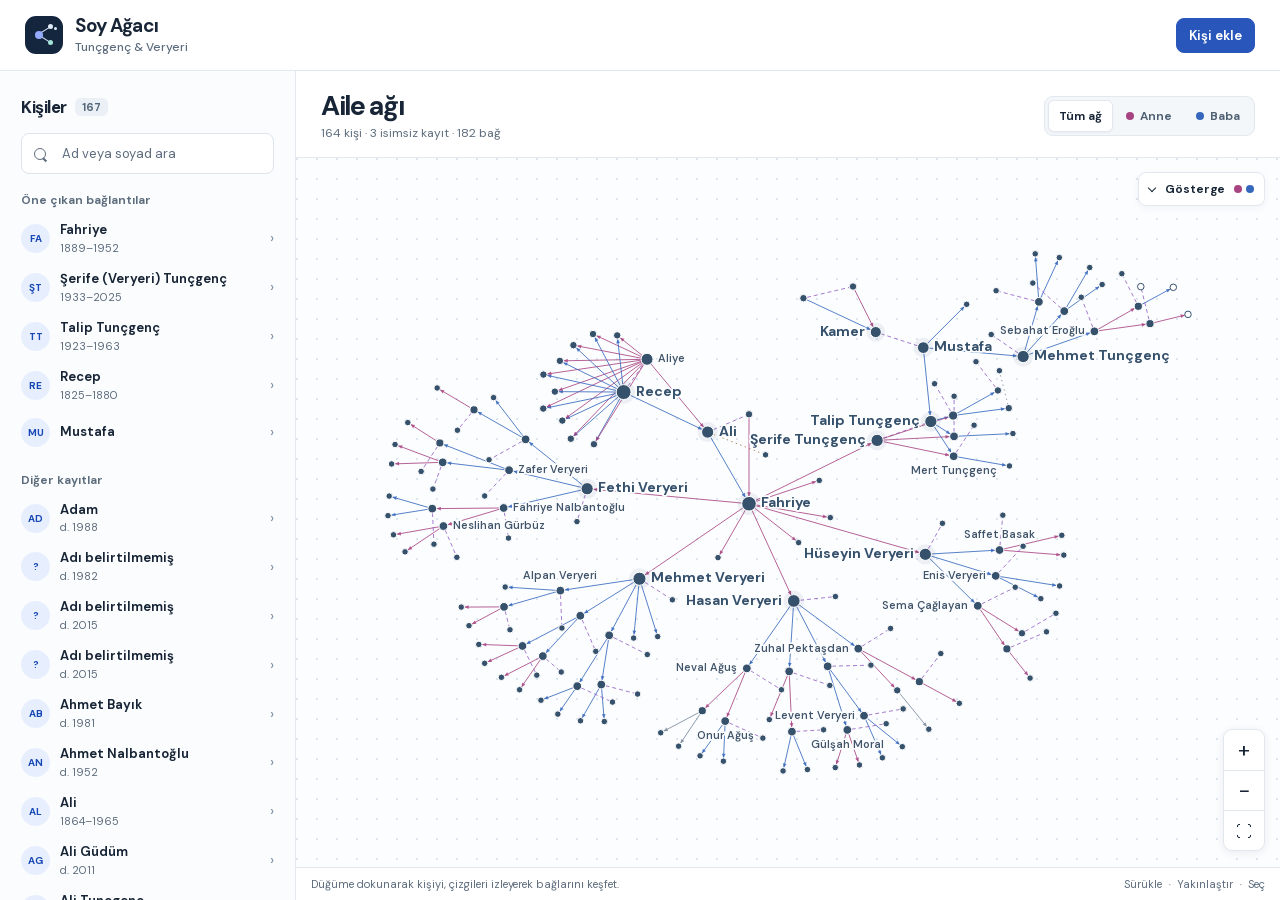
==== commit 0edb42fe: "Remove source sections from the family tree interface" ====
--- a/web/index.html
+++ b/web/index.html
@@ -8,10 +8,10 @@
   <meta http-equiv="Content-Security-Policy" content="default-src 'self'; connect-src 'self' https://raw.githubusercontent.com; object-src 'none'; base-uri 'none'; form-action 'none'">
   <title>Soy Ağacı · Tunçgenç &amp; Veryeri</title>
   <link rel="icon" href="data:,">
-  <link rel="stylesheet" href="./style.css?v=4">
+  <link rel="stylesheet" href="./style.css?v=5">
   <script src="./graph.js?v=4" defer></script>
-  <script src="./editor.js?v=4" defer></script>
-  <script src="./app.js?v=4" defer></script>
+  <script src="./editor.js?v=5" defer></script>
+  <script src="./app.js?v=5" defer></script>
 </head>
 <body id="anasayfa">
   <header class="masthead">
@@ -23,7 +23,6 @@
       </div>
     </div>
     <div class="mast-actions">
-      <button id="show-sources" class="plain-button" type="button">Kaynaklar</button>
       <button id="add-person" class="plain-button primary-button" type="button" disabled>Kişi ekle</button>
     </div>
   </header>
@@ -151,18 +150,6 @@
     </div>
   </dialog>
 
-  <dialog id="sources">
-    <div class="dialog-head">
-      <h2>Kaynaklar</h2>
-      <form method="dialog"><button class="icon-button" type="submit" aria-label="Kaynakları kapat">×</button></form>
-    </div>
-    <ul class="source-links">
-      <li>Soyağacı-Tunçgenç</li>
-      <li>Soyağacı-Veryeri</li>
-    </ul>
-    <p>Ebeveyn bağları tablolardaki soy notları ve satır düzeninden aktarıldı. Anne ve baba etiketleri mevcut kayıtlardaki adlar ve soy notlarından çıkarıldı. Rolü belirsiz olanlar ebeveyn olarak gösterilir. Oklar ebeveynden çocuğa gider.</p>
-    <p>Görsel düzen <a href="https://graphcommons.com/h/mulksuzlestirme/views/b8b46ef3-a76f-41a5-924a-c0baedb9c037" target="_blank" rel="noreferrer">Graph Commons</a> ağından esinlendi.</p>
-  </dialog>
   <script id="family-data" type="application/json">{"people":[{"id":"v6","name":"Ali","sources":[{"family":"v","cell":"A6","name":"Ali","birth":"1864-01-07","death":"1965-12-25"}],"layoutParent":"v-recep","families":["v"]},{"id":"v7","name":"Fahriye","sources":[{"family":"v","cell":"A7","name":"Fahriye","birth":"1889-07-01","death":"1952-12-01"}],"layoutParent":"v6","families":["v"]},{"id":"v9","name":"Kübra Veryeri","sources":[{"family":"v","cell":"B9","name":"Kübra Veryeri","birth":"1913-01-01","death":"1920-01-01"}],"layoutParent":"v7","families":["v"]},{"id":"v11","name":"Mehmet Veryeri","sources":[{"family":"v","cell":"B11","name":"Mehmet Veryeri","birth":"1916-07-01","death":"1999-03-19"}],"layoutParent":"v7","families":["v"]},{"id":"v12","name":"Müyesser (Ergönenç) Veryeri","sources":[{"family":"v","cell":"B12","name":"Müyesser (Ergönenç) Veryeri","birth":"1925-10-20","death":"2009-05-18"}],"layoutParent":"v11","families":["v"]},{"id":"v13","name":"Mete Veryeri","sources":[{"family":"v","cell":"C13","name":"Mete Veryeri","birth":"1944-01-01","death":"1949-05-05"}],"layoutParent":"v11","families":["v"]},{"id":"v14","name":"Meral Veryeri","sources":[{"family":"v","cell":"C14","name":"Meral Veryeri","birth":"1948-04-23","death":"1962-02-21"}],"layoutParent":"v11","families":["v"]},{"id":"v15","name":"Ali Veryeri","sources":[{"family":"v","cell":"C15","name":"Ali Veryeri","birth":"1950-03-29"}],"layoutParent":"v11","families":["v"]},{"id":"v16","name":"Özlen (Özbaş) Veryeri","sources":[{"family":"v","cell":"C16","name":"Özlen (Özbaş) Veryeri","birth":"1958-12-12"}],"layoutParent":"v15","families":["v"]},{"id":"v17","name":"Mehmet Mete Veryeri","sources":[{"family":"v","cell":"D17","name":"Mehmet Mete Veryeri","birth":"1975-06-04"}],"layoutParent":"v15","families":["v"]},{"id":"v18","name":"Neslihan (Bar) Veryeri","sources":[{"family":"v","cell":"D18","name":"Neslihan (Bar) Veryeri","birth":"1975-05-08"}],"layoutParent":"v17","families":["v"]},{"id":"v19","name":"Selin Veryeri","sources":[{"family":"v","cell":"E19","name":"Selin Veryeri","birth":"2008-04-14"}],"layoutParent":"v17","families":["v"]},{"id":"v20","name":"Nehir Veryeri","sources":[{"family":"v","cell":"E20","name":"Nehir Veryeri","birth":"2012-06-28"}],"layoutParent":"v17","families":["v"]},{"id":"v21","name":"Alper Veryeri","sources":[{"family":"v","cell":"D21","name":"Alper Veryeri","birth":"1983-11-11"}],"layoutParent":"v15","families":["v"]},{"id":"v22","name":"Hande (Ünal) Veryeri","sources":[{"family":"v","cell":"D22","name":"Hande (Ünal) Veryeri","birth":"1984-01-25"}],"layoutParent":"v21","families":["v"]},{"id":"v23","name":"Ali Veryeri","sources":[{"family":"v","cell":"E23","name":"Ali Veryeri","birth":"2013-04-25"}],"layoutParent":"v21","families":["v"]},{"id":"v24","name":"Alp Veryeri","sources":[{"family":"v","cell":"E24","name":"Alp Veryeri","birth":"2017-08-02"}],"layoutParent":"v21","families":["v"]},{"id":"v25","name":"Alp Arslan Veryeri","sources":[{"family":"v","cell":"C25","name":"Alp Arslan Veryeri","birth":"1953-04-12"}],"layoutParent":"v11","families":["v"]},{"id":"v26","name":"Oya (Akyeli) Veryeri","sources":[{"family":"v","cell":"C26","name":"Oya (Akyeli) Veryeri","birth":"1958-10-20"}],"layoutParent":"v25","families":["v"]},{"id":"v27","name":"Meral (Veryeri) Tabakoğlu","sources":[{"family":"v","cell":"D27","name":"Meral (Veryeri) Tabakoğlu","birth":"1978-08-02"}],"layoutParent":"v25","families":["v"]},{"id":"v28","name":"Cenk Tabakoğlu","sources":[{"family":"v","cell":"D28","name":"Cenk Tabakoğlu","birth":"1974-11-08"}],"layoutParent":"v27","families":["v"]},{"id":"v29","name":"İdil Tabakoğlu","sources":[{"family":"v","cell":"E29","name":"İdil Tabakoğlu","birth":"2007-03-02"}],"layoutParent":"v27","families":["v"]},{"id":"v30","name":"Arda Tabakoğlu","sources":[{"family":"v","cell":"E30","name":"Arda Tabakoğlu","birth":"2009-07-18"}],"layoutParent":"v27","families":["v"]},{"id":"v31","name":"Melis (Veryeri) Bayık","sources":[{"family":"v","cell":"D31","name":"Melis (Veryeri) Bayık","birth":"1980-11-29"}],"layoutParent":"v25","families":["v"]},{"id":"v32","name":"Ahmet Bayık","sources":[{"family":"v","cell":"D32","name":"Ahmet Bayık","birth":"1981-07-03"}],"layoutParent":"v31","families":["v"]},{"id":"v33","name":"Efe Bayık","sources":[{"family":"v","cell":"E33","name":"Efe Bayık","birth":"2013-04-03"}],"layoutParent":"v31","families":["v"]},{"id":"v34","name":"Kaan Bayık","sources":[{"family":"v","cell":"E34","name":"Kaan Bayık","birth":"2013-04-03"}],"layoutParent":"v31","families":["v"]},{"id":"v35","name":"Alpan Veryeri","sources":[{"family":"v","cell":"C35","name":"Alpan Veryeri","birth":"1959-04-17"}],"layoutParent":"v11","families":["v"]},{"id":"v36","name":"Yeşim (Ninat) Veryeri","sources":[{"family":"v","cell":"C36","name":"Yeşim (Ninat) Veryeri","birth":"1963-11-20"}],"layoutParent":"v35","families":["v"]},{"id":"v37","name":"Gizem (Veryeri) Ener","sources":[{"family":"v","cell":"D37","name":"Gizem (Veryeri) Ener","birth":"1982-10-07"}],"layoutParent":"v35","families":["v"]},{"id":"v38","name":"Mehmet Ener","sources":[{"family":"v","cell":"D38","name":"Mehmet Ener","birth":"1980-12-15"}],"layoutParent":"v37","families":["v"]},{"id":"v39","name":"Teoman Ener","sources":[{"family":"v","cell":"E39","name":"Teoman Ener","birth":"2011-12-26"}],"layoutParent":"v37","families":["v"]},{"id":"v40","name":"Poyraz Ener","sources":[{"family":"v","cell":"E40","name":"Poyraz Ener","birth":"2015-09-10"}],"layoutParent":"v37","families":["v"]},{"id":"v41","name":"Didem Veryeri","sources":[{"family":"v","cell":"D41","name":"Didem Veryeri","birth":"1986-12-15"}],"layoutParent":"v35","families":["v"]},{"id":"v43","name":"Hasan Veryeri","sources":[{"family":"v","cell":"B43","name":"Hasan Veryeri","birth":"1919-01-01","death":"2005-06-27"}],"layoutParent":"v7","families":["v"]},{"id":"v44","name":"Müjgan (Adıyaman) Veryeri","sources":[{"family":"v","cell":"B44","name":"Müjgan (Adıyaman) Veryeri","birth":"1920-01-01","death":"2002-01-01"}],"layoutParent":"v43","families":["v"]},{"id":"v45","name":"Zuhal (Veryeri) Pektaşdan","sources":[{"family":"v","cell":"C45","name":"Zuhal (Veryeri) Pektaşdan","birth":"1945-04-29"}],"layoutParent":"v43","families":["v"]},{"id":"v46","name":"Faruk Pektaşdan","sources":[{"family":"v","cell":"C46","name":"Faruk Pektaşdan","birth":"1938-01-01"}],"layoutParent":"v45","families":["v"]},{"id":"v47","name":"Defne (Pektaşdan) Ersözlü","sources":[{"family":"v","cell":"D47","name":"Defne (Pektaşdan) Ersözlü","birth":"1973-03-22"}],"layoutParent":"v45","families":["v"]},{"id":"v48","name":"Cenk Murat Ersözlü","sources":[{"family":"v","cell":"D48","name":"Cenk Murat Ersözlü","birth":"1970-01-30"}],"layoutParent":"v47","families":["v"]},{"id":"v49","name":"Derin Ersözlü","sources":[{"family":"v","cell":"E49","name":"Derin Ersözlü","birth":"2002-04-22"}],"layoutParent":"v47","families":["v"]},{"id":"v50","name":"Deniz Pektaşdan","sources":[{"family":"v","cell":"D50","name":"Deniz Pektaşdan","birth":"1975-12-22"}],"layoutParent":"v45","families":["v"]},{"id":"v51","name":"Ceren Canbolat","sources":[{"family":"v","cell":"E51","name":"Ceren Canbolat","birth":"2007-11-02"}],"layoutParent":"v50","families":["v"]},{"id":"v52","name":"Bülent Veryeri","sources":[{"family":"v","cell":"C52","name":"Bülent Veryeri","birth":"1949-07-22"}],"layoutParent":"v43","families":["v"]},{"id":"v53","name":"Bahar (Kayhan) Veryeri","sources":[{"family":"v","cell":"C53","name":"Bahar (Kayhan) Veryeri","birth":"1951-10-06"}],"layoutParent":"v52","families":["v"]},{"id":"v54","name":"Levent Veryeri","sources":[{"family":"v","cell":"D54","name":"Levent Veryeri","birth":"1972-12-15"}],"layoutParent":"v52","families":["v"]},{"id":"v55","name":"Ayşegül (Canözer) Veryeri","sources":[{"family":"v","cell":"D55","name":"Ayşegül (Canözer) Veryeri","birth":"1972-07-10"}],"layoutParent":"v54","families":["v"]},{"id":"v56","name":"Zeynep Veryeri","sources":[{"family":"v","cell":"E56","name":"Zeynep Veryeri","birth":"2001-11-23"}],"layoutParent":"v54","families":["v"]},{"id":"v57","name":"Can Veryeri","sources":[{"family":"v","cell":"E57","name":"Can Veryeri","birth":"2003-11-08"}],"layoutParent":"v54","families":["v"]},{"id":"v58","name":"Gülşah (Veryeri) Moral","sources":[{"family":"v","cell":"D58","name":"Gülşah (Veryeri) Moral","birth":"1976-09-03"}],"layoutParent":"v52","families":["v"]},{"id":"v59","name":"Murat Moral","sources":[{"family":"v","cell":"D59","name":"Murat Moral","birth":"1975-07-12"}],"layoutParent":"v58","families":["v"]},{"id":"v60","name":"Mehmet Moral","sources":[{"family":"v","cell":"E60","name":"Mehmet Moral","birth":"2008-08-26"}],"layoutParent":"v58","families":["v"]},{"id":"v61","name":"Nil Moral","sources":[{"family":"v","cell":"E61","name":"Nil Moral","birth":"2011-06-04"}],"layoutParent":"v58","families":["v"]},{"id":"v62","name":"Nihal (Veryeri) Altınay","sources":[{"family":"v","cell":"C62","name":"Nihal (Veryeri) Altınay","birth":"1952-07-04"}],"layoutParent":"v43","families":["v"]},{"id":"v63","name":"İrfan Altınay","sources":[{"family":"v","cell":"C63","name":"İrfan Altınay","birth":"1952-08-12"}],"layoutParent":"v62","families":["v"]},{"id":"v64","name":"Burak Altınay","sources":[{"family":"v","cell":"D64","name":"Burak Altınay","birth":"1980-01-06"}],"layoutParent":"v62","families":["v"]},{"id":"v65","name":"Ezgi (Ören) Altınay","sources":[{"family":"v","cell":"D65","name":"Ezgi (Ören) Altınay","birth":"1982-02-07"}],"layoutParent":"v64","families":["v"]},{"id":"v66","name":"Naz Altınay","sources":[{"family":"v","cell":"E66","name":"Naz Altınay","birth":"2013-03-01"}],"layoutParent":"v64","families":["v"]},{"id":"v67","name":"Nil Altınay","sources":[{"family":"v","cell":"E67","name":"Nil Altınay","birth":"2014-01-01"}],"layoutParent":"v64","families":["v"]},{"id":"v68","name":"Başak Altınay","sources":[{"family":"v","cell":"D68","name":"Başak Altınay","birth":"1984-03-18"}],"layoutParent":"v62","families":["v"]},{"id":"v69","name":"Neval (Veryeri) Ağuş","sources":[{"family":"v","cell":"C69","name":"Neval (Veryeri) Ağuş","birth":"1955-11-01"}],"layoutParent":"v43","families":["v"]},{"id":"v70","name":"Haluk Ağuş","sources":[{"family":"v","cell":"C70","name":"Haluk Ağuş","birth":"1955-02-16"}],"layoutParent":"v69","families":["v"]},{"id":"v71","name":"Onur Ağuş","sources":[{"family":"v","cell":"D71","name":"Onur Ağuş","birth":"1981-01-08"}],"layoutParent":"v69","families":["v"]},{"id":"v72","name":"Hicaz (Zencirkıran) Ağuş","sources":[{"family":"v","cell":"D72","name":"Hicaz (Zencirkıran) Ağuş","birth":"1981-07-31"}],"layoutParent":"v71","families":["v"]},{"id":"v73","name":"Çınar Ağuş","sources":[{"family":"v","cell":"E73","name":"Çınar Ağuş","birth":"2012-09-05"}],"layoutParent":"v71","families":["v"]},{"id":"v74","name":"Ekin Ağuş","sources":[{"family":"v","cell":"E74","name":"Ekin Ağuş","birth":"2014-12-16"}],"layoutParent":"v71","families":["v"]},{"id":"v75","name":"Irmak Ağuş","sources":[{"family":"v","cell":"D75","name":"Irmak Ağuş","birth":"1986-11-10"}],"layoutParent":"v69","families":["v"]},{"id":"v76","name":"Ozan Tarancı","sources":[{"family":"v","cell":"E76","name":"Ozan Tarancı","birth":"2014-01-02"}],"layoutParent":"v75","families":["v"]},{"id":"v77","name":"Beren Tarancı","sources":[{"family":"v","cell":"E77","name":"Beren Tarancı","birth":"2018-05-07"}],"layoutParent":"v75","families":["v"]},{"id":"v79","name":"Mustafa Kemal Veryeri","sources":[{"family":"v","cell":"B79","name":"Mustafa Kemal Veryeri","birth":"1920-01-01","death":"1923-01-01"}],"layoutParent":"v7","families":["v"]},{"id":"v81","name":"Hüseyin Veryeri","sources":[{"family":"v","cell":"B81","name":"Hüseyin Veryeri","birth":"1922-10-01","death":"2007-03-17"}],"layoutParent":"v7","families":["v"]},{"id":"v82","name":"Nusret (Ertuğrul) Veryeri","sources":[{"family":"v","cell":"B82","name":"Nusret (Ertuğrul) Veryeri","birth":"1932-02-07"}],"layoutParent":"v81","families":["v"]},{"id":"v83","name":"Saffet (Veryeri) Basak","sources":[{"family":"v","cell":"C83","name":"Saffet (Veryeri) Basak","birth":"1950-10-02","death":"2025-04-08"}],"layoutParent":"v81","families":["v"]},{"id":"v84","name":"Mustafa Basak","sources":[{"family":"v","cell":"C84","name":"Mustafa Basak","birth":"1943-03-25"}],"layoutParent":"v83","families":["v"]},{"id":"v85","name":"Ediz Basak","sources":[{"family":"v","cell":"D85","name":"Ediz Basak","birth":"1978-08-17"}],"layoutParent":"v83","families":["v"]},{"id":"v86","name":"Ceyda Basak","sources":[{"family":"v","cell":"D86","name":"Ceyda Basak","birth":"1981-06-29"}],"layoutParent":"v83","families":["v"]},{"id":"v87","name":"Enis Veryeri","sources":[{"family":"v","cell":"C87","name":"Enis Veryeri","birth":"1954-03-05"}],"layoutParent":"v81","families":["v"]},{"id":"v88","name":"Zehra (Akdemir) Veryeri","sources":[{"family":"v","cell":"C88","name":"Zehra (Akdemir) Veryeri","birth":"1967-10-31"}],"layoutParent":"v87","families":["v"]},{"id":"v89","name":"Emre Veryeri","sources":[{"family":"v","cell":"D89","name":"Emre Veryeri","birth":"1980-09-08"}],"layoutParent":"v87","families":["v"]},{"id":"v90","name":"Deniz Veryeri","sources":[{"family":"v","cell":"D90","name":"Deniz Veryeri","birth":"1986-05-01"}],"layoutParent":"v87","families":["v"]},{"id":"v91","name":"Sema (Veryeri) Çağlayan","sources":[{"family":"v","cell":"C91","name":"Sema (Veryeri) Çağlayan","birth":"1957-06-03"}],"layoutParent":"v81","families":["v"]},{"id":"v92","name":"Hüseyin Tayfun Çağlayan","sources":[{"family":"v","cell":"C92","name":"Hüseyin Tayfun Çağlayan","birth":"1955-08-03"}],"layoutParent":"v91","families":["v"]},{"id":"v93","name":"Bora Çağlayan","sources":[{"family":"v","cell":"D93","name":"Bora Çağlayan","birth":"1982-10-19"}],"layoutParent":"v91","families":["v"]},{"id":"v94","name":"Yasemin (Özarslan) Çağlayan","sources":[{"family":"v","cell":"D94","name":"Yasemin (Özarslan) Çağlayan","birth":"1982-06-05"}],"layoutParent":"v93","families":["v"]},{"id":"v95","name":"Pınar (Çağlayan) Kutsal","sources":[{"family":"v","cell":"D95","name":"Pınar (Çağlayan) Kutsal","birth":"1987-06-26"}],"layoutParent":"v91","families":["v"]},{"id":"v96","name":"Deniz Kutsal","sources":[{"family":"v","cell":"D96","name":"Deniz Kutsal","birth":"1982-08-19"}],"layoutParent":"v95","families":["v"]},{"id":"v97","name":"Defne Kutsal","sources":[{"family":"v","cell":"E97","name":"Defne Kutsal","birth":"2015-03-24"}],"layoutParent":"v95","families":["v"]},{"id":"v99","name":"İbrahim Veryeri","sources":[{"family":"v","cell":"B99","name":"İbrahim Veryeri","birth":"1925-01-01","death":"1928-01-01"}],"layoutParent":"v7","families":["v"]},{"id":"v100","name":"Saffet Veryeri","sources":[{"family":"v","cell":"B100","name":"Saffet Veryeri","birth":"1929-01-01","death":"1948-01-01"}],"layoutParent":"v7","families":["v"]},{"id":"v102","name":"Fethi Veryeri","sources":[{"family":"v","cell":"B102","name":"Fethi Veryeri","birth":"1931-01-31","death":"1994-07-19"}],"layoutParent":"v7","families":["v"]},{"id":"v103","name":"Müjgan (Ergönenç) Veryeri","sources":[{"family":"v","cell":"B103","name":"Müjgan (Ergönenç) Veryeri","birth":"1935-07-01"}],"layoutParent":"v102","families":["v"]},{"id":"v104","name":"Fahriye (Veryeri) Nalbantoğlu","sources":[{"family":"v","cell":"C104","name":"Fahriye (Veryeri) Nalbantoğlu","birth":"1955-05-15"}],"layoutParent":"v102","families":["v"]},{"id":"v105","name":"Ahmet Nalbantoğlu","sources":[{"family":"v","cell":"C105","name":"Ahmet Nalbantoğlu","birth":"1952-03-11"}],"layoutParent":"v104","families":["v"]},{"id":"v106","name":"Neslihan (Nalbantoğlu) Gürbüz","sources":[{"family":"v","cell":"D106","name":"Neslihan (Nalbantoğlu) Gürbüz","birth":"1978-04-07"}],"layoutParent":"v104","families":["v"]},{"id":"v107","name":"Çağdaş Gürbüz","sources":[{"family":"v","cell":"D107","name":"Çağdaş Gürbüz","birth":"1978-06-29"}],"layoutParent":"v106","families":["v"]},{"id":"v108","name":"Zeynep Gürbüz","sources":[{"family":"v","cell":"E108","name":"Zeynep Gürbüz","birth":"2010-10-05"}],"layoutParent":"v106","families":["v"]},{"id":"v109","name":"Elif Gürbüz","sources":[{"family":"v","cell":"E109","name":"Elif Gürbüz","birth":"2017-01-05"}],"layoutParent":"v106","families":["v"]},{"id":"v110","name":"Efe Nalbantoğlu","sources":[{"family":"v","cell":"D110","name":"Efe Nalbantoğlu","birth":"1982-10-16"}],"layoutParent":"v104","families":["v"]},{"id":"v111","name":"Nesteren (Kesen) Nalbantoğlu","sources":[{"family":"v","cell":"D111","name":"Nesteren (Kesen) Nalbantoğlu","birth":"1981-01-09"}],"layoutParent":"v110","families":["v"]},{"id":"v112","name":"Ela Nalbantoğlu","sources":[{"family":"v","cell":"E112","name":"Ela Nalbantoğlu","birth":"2012-02-26"}],"layoutParent":"v110","families":["v"]},{"id":"v113","name":"Nil Nalbantoğlu","sources":[{"family":"v","cell":"E113","name":"Nil Nalbantoğlu","birth":"2017-11-27"}],"layoutParent":"v110","families":["v"]},{"id":"v114","name":"Zafer Veryeri","sources":[{"family":"v","cell":"C114","name":"Zafer Veryeri","birth":"1957-07-08"}],"layoutParent":"v102","families":["v"]},{"id":"v115","name":"Belma (Babayiğit) Veryeri","sources":[{"family":"v","cell":"C115","name":"Belma (Babayiğit) Veryeri","birth":"1960-03-18"}],"layoutParent":"v114","families":["v"]},{"id":"v116","name":"Gülüm (Veryeri) Güdüm","sources":[{"family":"v","cell":"D116","name":"Gülüm (Veryeri) Güdüm","birth":"1979-11-09"}],"layoutParent":"v114","families":["v"]},{"id":"v117","name":"Zeki Güdüm","sources":[{"family":"v","cell":"D117","name":"Zeki Güdüm","birth":"1972-01-05"}],"layoutParent":"v116","families":["v"]},{"id":"v118","name":"Melis Güdüm","sources":[{"family":"v","cell":"E118","name":"Melis Güdüm","birth":"2004-12-07"}],"layoutParent":"v116","families":["v"]},{"id":"v119","name":"Ali Güdüm","sources":[{"family":"v","cell":"E119","name":"Ali Güdüm","birth":"2011-04-30"}],"layoutParent":"v116","families":["v"]},{"id":"v120","name":"Gözde (Veryeri) Vago","sources":[{"family":"v","cell":"D120","name":"Gözde (Veryeri) Vago","birth":"1984-04-20"}],"layoutParent":"v114","families":["v"]},{"id":"v121","name":"Luciano Vago","sources":[{"family":"v","cell":"D121","name":"Luciano Vago","birth":"1978-12-17"}],"layoutParent":"v120","families":["v"]},{"id":"v122","name":"Victoria Lal Vago","sources":[{"family":"v","cell":"E122","name":"Victoria Lal Vago","birth":"2015-04-17"}],"layoutParent":"v120","families":["v"]},{"id":"v123","name":"Mete Veryeri","sources":[{"family":"v","cell":"C123","name":"Mete Veryeri","birth":"1962-04-18"}],"layoutParent":"v102","families":["v"]},{"id":"v124","name":"Meltem (Akbaylar) Veryeri","sources":[{"family":"v","cell":"C124","name":"Meltem (Akbaylar) Veryeri","birth":"1967-02-12"}],"layoutParent":"v123","families":["v"]},{"id":"v125","name":"Melda (Veryeri) Güres","sources":[{"family":"v","cell":"D125","name":"Melda (Veryeri) Güres","birth":"1987-07-17"}],"layoutParent":"v123","families":["v"]},{"id":"v126","name":"Fatih Güres","sources":[{"family":"v","cell":"D126","name":"Fatih Güres","birth":"1986-03-28"}],"layoutParent":"v125","families":["v"]},{"id":"v127","name":"Mehmet Emir Güres","sources":[{"family":"v","cell":"E127","name":"Mehmet Emir Güres","birth":"2019-12-06"}],"layoutParent":"v125","families":["v"]},{"id":"v128","name":"Gamze Veryeri","sources":[{"family":"v","cell":"D128","name":"Gamze Veryeri","birth":"1992-10-07"}],"layoutParent":"v123","families":["v"]},{"id":"v130","name":"Şerife (Veryeri) Tunçgenç","sources":[{"family":"v","cell":"B130","name":"Şerife (Veryeri) Tunçgenç","birth":"1933-04-03","death":"2025-04-25"},{"family":"t","cell":"B9","name":"Şerife (Veryeri) Tunçgenç","birth":"1933-04-03"}],"layoutParent":"v7","families":["v","t"]},{"id":"v131","name":"Talip Tunçgenç","sources":[{"family":"v","cell":"B131","name":"Talip Tunçgenç","birth":"1923-07-01","death":"1963-06-21"},{"family":"t","cell":"B8","name":"Talip Tunçgenç","birth":"1923-07-01","death":"1963-06-21"}],"layoutParent":"v130","families":["v","t"]},{"id":"v132","name":"Mustafa Tunçgenç","sources":[{"family":"v","cell":"C132","name":"Mustafa Tunçgenç","birth":"1954-04-25"},{"family":"t","cell":"C10","name":"Mustafa Tunçgenç","birth":"1954-04-25"}],"layoutParent":"v130","families":["v","t"]},{"id":"v133","name":"Füsun (Maltepe) Tunçgenç","sources":[{"family":"v","cell":"C133","name":"Füsun (Maltepe) Tunçgenç","birth":"1957-11-04"},{"family":"t","cell":"C11","name":"Füsun (Maltepe) Tunçgenç","birth":"1958-11-04"}],"layoutParent":"v132","families":["v","t"]},{"id":"v134","name":"Güneş (Tunçgenç) Yılmaz","sources":[{"family":"v","cell":"D134","name":"Güneş (Tunçgenç) Yılmaz","birth":"1987-06-17"},{"family":"t","cell":"D12","name":"Güneş (Tunçgenç)","birth":"1987-06-17"}],"layoutParent":"v132","families":["v","t"]},{"id":"v135","name":"Erdem Yılmaz","sources":[{"family":"v","cell":"D135","name":"Erdem Yılmaz","birth":"1987-07-26"},{"family":"t","cell":"D13","name":"Erdem","birth":"1987-01-01"}],"layoutParent":"v134","families":["v","t"]},{"id":"v136","name":"Bahar Tunçgenç","sources":[{"family":"v","cell":"D136","name":"Bahar Tunçgenç","birth":"1988-10-01"},{"family":"t","cell":"D14","name":"Bahar (Tunçgenç)","birth":"1988-10-01"}],"layoutParent":"v132","families":["v","t"]},{"id":"v137","name":"Adam","sources":[{"family":"v","cell":"D137","name":"Adam"},{"family":"t","cell":"D15","name":"Adam","birth":"1988-01-01"}],"layoutParent":"v136","families":["v","t"]},{"id":"v138","name":"Metin Tunçgenç","sources":[{"family":"v","cell":"C138","name":"Metin Tunçgenç","birth":"1958-09-10"},{"family":"t","cell":"C16","name":"Metin Tunçgenç","birth":"1958-10-10"}],"layoutParent":"v130","families":["v","t"]},{"id":"v139","name":"Güner (Topçu) Tunçgenç","sources":[{"family":"v","cell":"C139","name":"Güner (Topçu) Tunçgenç","birth":"1964-07-23"},{"family":"t","cell":"C17","name":"Güner (Topçu) Tunçgenç","birth":"1964-07-23"}],"layoutParent":"v138","families":["v","t"]},{"id":"v140","name":"Ali Tunçgenç","sources":[{"family":"v","cell":"D140","name":"Ali Tunçgenç","birth":"1992-08-22"},{"family":"t","cell":"D18","name":"Ali Tunçgenç","birth":"1992-08-22"}],"layoutParent":"v138","families":["v","t"]},{"id":"v141","name":"Mert Tunçgenç","sources":[{"family":"v","cell":"C141","name":"Mert Tunçgenç","birth":"1962-05-15"},{"family":"t","cell":"C19","name":"Mert Tunçgenç","birth":"1962-05-15"}],"layoutParent":"v130","families":["v","t"]},{"id":"v142","name":"Ebru (Lale) Tunçgenç","sources":[{"family":"v","cell":"C142","name":"Ebru (Lale) Tunçgenç","birth":"1972-04-17"},{"family":"t","cell":"C20","name":"Ebru (Lale) Tunçgenç","birth":"1972-04-17"}],"layoutParent":"v141","families":["v","t"]},{"id":"v143","name":"Berk Tunçgenç","sources":[{"family":"v","cell":"D143","name":"Berk Tunçgenç","birth":"1993-11-12"},{"family":"t","cell":"D21","name":"Berk Tunçgenç","birth":"1993-11-12"}],"layoutParent":"v141","families":["v","t"]},{"id":"t5","name":"Mustafa","sources":[{"family":"t","cell":"A5","name":"Mustafa","birth":"1900-01-01","death":"1900-01-01","placeholderDates":true}],"families":["t"]},{"id":"t6","name":"Kamer","sources":[{"family":"t","cell":"A6","name":"Kamer","birth":"1900-01-01","death":"1952-09-19","placeholderDates":true}],"layoutParent":"t5","families":["t"]},{"id":"t23","name":"Galip Tunçgenç","sources":[{"family":"t","cell":"B23","name":"Galip Tunçgenç","birth":"1927-01-01","death":"1970-07-17"}],"layoutParent":"t5","families":["t"]},{"id":"t25","name":"Mehmet Tunçgenç","sources":[{"family":"t","cell":"B25","name":"Mehmet Tunçgenç","birth":"1929-01-01","death":"1969-10-28"}],"layoutParent":"t5","families":["t"]},{"id":"t26","name":"Veliye (Demirkahyalılar) Tunçgenç","sources":[{"family":"t","cell":"B26","name":"Veliye (Demirkahyalılar) Tunçgenç","birth":"1935-04-01"}],"layoutParent":"t25","families":["t"]},{"id":"t27","name":"Cevat Tunçgenç","sources":[{"family":"t","cell":"C27","name":"Cevat Tunçgenç","birth":"1958-06-11"}],"layoutParent":"t25","families":["t"]},{"id":"t28","name":"Selda (Sarıkaya) Tunçgenç","sources":[{"family":"t","cell":"C28","name":"Selda (Sarıkaya) Tunçgenç","birth":"1966-08-30"}],"layoutParent":"t27","families":["t"]},{"id":"t29","name":"Efe Tunçgenç","sources":[{"family":"t","cell":"D29","name":"Efe Tunçgenç","birth":"1992-06-11"}],"layoutParent":"t27","families":["t"]},{"id":"t30","name":"Ege Tunçgenç","sources":[{"family":"t","cell":"D30","name":"Ege Tunçgenç","birth":"2000-06-27"}],"layoutParent":"t27","families":["t"]},{"id":"t31","name":"Vedat Tunçgenç","sources":[{"family":"t","cell":"C31","name":"Vedat Tunçgenç","birth":"1961-02-17","death":"2009-01-14"}],"layoutParent":"t25","families":["t"]},{"id":"t32","name":"İlker (Kındıra) Tunçgenç","sources":[{"family":"t","cell":"C32","name":"İlker (Kındıra) Tunçgenç","birth":"1966-06-28"}],"layoutParent":"t31","families":["t"]},{"id":"t33","name":"Mehmet Tunçgenç","sources":[{"family":"t","cell":"D33","name":"Mehmet Tunçgenç","birth":"1988-07-25"}],"layoutParent":"t31","families":["t"]},{"id":"t34","name":"Taylan Tunçgenç","sources":[{"family":"t","cell":"D34","name":"Taylan Tunçgenç","birth":"2001-01-08"}],"layoutParent":"t31","families":["t"]},{"id":"t35","name":"Sebahat (Tunçgenç) Eroğlu","sources":[{"family":"t","cell":"C35","name":"Sebahat (Tunçgenç) Eroğlu","birth":"1962-04-06"}],"layoutParent":"t25","families":["t"]},{"id":"t36","name":"Erdal Eroğlu","sources":[{"family":"t","cell":"C36","name":"Erdal Eroğlu","birth":"1956-11-24"}],"layoutParent":"t35","families":["t"]},{"id":"t37","name":"Enver Eroğlu","sources":[{"family":"t","cell":"D37","name":"Enver Eroğlu","birth":"1982-01-02"}],"layoutParent":"t35","families":["t"]},{"id":"t38","name":"Ebru Eroğlu","sources":[{"family":"t","cell":"D38","name":"Ebru Eroğlu","birth":"1982-06-05"}],"layoutParent":"t37","families":["t"]},{"id":"t39","name":"Adı belirtilmemiş","sources":[{"family":"t","cell":"E39","name":"X","birth":"2015-03-24"}],"unnamed":true,"layoutParent":"t37","families":["t"]},{"id":"t40","name":"Selen (Eroğlu)","sources":[{"family":"t","cell":"D40","name":"Selen (Eroğlu)","birth":"1986-04-06"}],"layoutParent":"t35","families":["t"]},{"id":"t41","name":"Adı belirtilmemiş","sources":[{"family":"t","cell":"D41","name":"X","birth":"1982-06-05"}],"unnamed":true,"layoutParent":"t40","families":["t"]},{"id":"t42","name":"Adı belirtilmemiş","sources":[{"family":"t","cell":"E42","name":"X","birth":"2015-03-24"}],"unnamed":true,"layoutParent":"t40","families":["t"]},{"id":"v-recep","name":"Recep","sources":[{"family":"v","cell":"A1","name":"Recep","birth":"1825","death":"1880"}],"families":["v"]},{"id":"v-hava","name":"Aliye (Hava)","sources":[{"family":"v","cell":"A1","name":"Aliye (Hava)"}],"layoutParent":"v-recep","families":["v"]},{"id":"v-a1","name":"Halime","sources":[{"family":"v","cell":"A1","name":"Halime"}],"layoutParent":"v-recep","families":["v"]},{"id":"v-a2","name":"Mecide","sources":[{"family":"v","cell":"A1","name":"Mecide"}],"layoutParent":"v-recep","families":["v"]},{"id":"v-a3","name":"Fatma","sources":[{"family":"v","cell":"A1","name":"Fatma"}],"layoutParent":"v-recep","families":["v"]},{"id":"v-a4","name":"Gülsüm","sources":[{"family":"v","cell":"A1","name":"Gülsüm"}],"layoutParent":"v-recep","families":["v"]},{"id":"v-a5","name":"Şerife","sources":[{"family":"v","cell":"A1","name":"Şerife"}],"layoutParent":"v-recep","families":["v"]},{"id":"v-a6","name":"Mehmet","sources":[{"family":"v","cell":"A1","name":"Mehmet"}],"layoutParent":"v-recep","families":["v"]},{"id":"v-a7","name":"Şerif","sources":[{"family":"v","cell":"A1","name":"Şerif"}],"layoutParent":"v-recep","families":["v"]},{"id":"v-a8","name":"Hüseyin","sources":[{"family":"v","cell":"A1","name":"Hüseyin"}],"layoutParent":"v-recep","families":["v"]},{"id":"v-a9","name":"Hasan","sources":[{"family":"v","cell":"A1","name":"Hasan"}],"layoutParent":"v-recep","families":["v"]},{"id":"v-a10","name":"Cemal","sources":[{"family":"v","cell":"A1","name":"Cemal"}],"layoutParent":"v-recep","families":["v"]},{"id":"v-mevhize","name":"Mevhize","sources":[{"family":"v","cell":"A2","name":"Mevhize"}],"layoutParent":"v6","families":["v"]},{"id":"v-step","name":"Mehmet","sources":[{"family":"v","cell":"A2","name":"Mehmet"}],"layoutParent":"v6","families":["v"]},{"id":"t-mehmet","name":"Mehmet","sources":[{"family":"t","cell":"A1","name":"Mehmet"}],"families":["t"]},{"id":"t-serife","name":"Şerife","sources":[{"family":"t","cell":"A1","name":"Şerife"}],"layoutParent":"t-mehmet","families":["t"]}],"relations":[{"source":"v7","target":"v9","kind":"parent","families":["v"],"role":"mother"},{"source":"v7","target":"v11","kind":"parent","families":["v"],"role":"mother"},{"source":"v11","target":"v12","kind":"spouse","families":["v"]},{"source":"v11","target":"v13","kind":"parent","families":["v"],"role":"father"},{"source":"v11","target":"v14","kind":"parent","families":["v"],"role":"father"},{"source":"v11","target":"v15","kind":"parent","families":["v"],"role":"father"},{"source":"v15","target":"v16","kind":"spouse","families":["v"]},{"source":"v15","target":"v17","kind":"parent","families":["v"],"role":"father"},{"source":"v17","target":"v18","kind":"spouse","families":["v"]},{"source":"v17","target":"v19","kind":"parent","families":["v"],"role":"father"},{"source":"v17","target":"v20","kind":"parent","families":["v"],"role":"father"},{"source":"v15","target":"v21","kind":"parent","families":["v"],"role":"father"},{"source":"v21","target":"v22","kind":"spouse","families":["v"]},{"source":"v21","target":"v23","kind":"parent","families":["v"],"role":"father"},{"source":"v21","target":"v24","kind":"parent","families":["v"],"role":"father"},{"source":"v11","target":"v25","kind":"parent","families":["v"],"role":"father"},{"source":"v25","target":"v26","kind":"spouse","families":["v"]},{"source":"v25","target":"v27","kind":"parent","families":["v"],"role":"father"},{"source":"v27","target":"v28","kind":"spouse","families":["v"]},{"source":"v27","target":"v29","kind":"parent","families":["v"],"role":"mother"},{"source":"v27","target":"v30","kind":"parent","families":["v"],"role":"mother"},{"source":"v25","target":"v31","kind":"parent","families":["v"],"role":"father"},{"source":"v31","target":"v32","kind":"spouse","families":["v"]},{"source":"v31","target":"v33","kind":"parent","families":["v"],"role":"mother"},{"source":"v31","target":"v34","kind":"parent","families":["v"],"role":"mother"},{"source":"v11","target":"v35","kind":"parent","families":["v"],"role":"father"},{"source":"v35","target":"v36","kind":"spouse","families":["v"]},{"source":"v35","target":"v37","kind":"parent","families":["v"],"role":"father"},{"source":"v37","target":"v38","kind":"spouse","families":["v"]},{"source":"v37","target":"v39","kind":"parent","families":["v"],"role":"mother"},{"source":"v37","target":"v40","kind":"parent","families":["v"],"role":"mother"},{"source":"v35","target":"v41","kind":"parent","families":["v"],"role":"father"},{"source":"v7","target":"v43","kind":"parent","families":["v"],"role":"mother"},{"source":"v43","target":"v44","kind":"spouse","families":["v"]},{"source":"v43","target":"v45","kind":"parent","families":["v"],"role":"father"},{"source":"v45","target":"v46","kind":"spouse","families":["v"]},{"source":"v45","target":"v47","kind":"parent","families":["v"],"role":"mother"},{"source":"v47","target":"v48","kind":"spouse","families":["v"]},{"source":"v47","target":"v49","kind":"parent","families":["v"],"role":"mother"},{"source":"v45","target":"v50","kind":"parent","families":["v"],"role":"mother"},{"source":"v50","target":"v51","kind":"parent","families":["v"]},{"source":"v43","target":"v52","kind":"parent","families":["v"],"role":"father"},{"source":"v52","target":"v53","kind":"spouse","families":["v"]},{"source":"v52","target":"v54","kind":"parent","families":["v"],"role":"father"},{"source":"v54","target":"v55","kind":"spouse","families":["v"]},{"source":"v54","target":"v56","kind":"parent","families":["v"],"role":"father"},{"source":"v54","target":"v57","kind":"parent","families":["v"],"role":"father"},{"source":"v52","target":"v58","kind":"parent","families":["v"],"role":"father"},{"source":"v58","target":"v59","kind":"spouse","families":["v"]},{"source":"v58","target":"v60","kind":"parent","families":["v"],"role":"mother"},{"source":"v58","target":"v61","kind":"parent","families":["v"],"role":"mother"},{"source":"v43","target":"v62","kind":"parent","families":["v"],"role":"father"},{"source":"v62","target":"v63","kind":"spouse","families":["v"]},{"source":"v62","target":"v64","kind":"parent","families":["v"],"role":"mother"},{"source":"v64","target":"v65","kind":"spouse","families":["v"]},{"source":"v64","target":"v66","kind":"parent","families":["v"],"role":"father"},{"source":"v64","target":"v67","kind":"parent","families":["v"],"role":"father"},{"source":"v62","target":"v68","kind":"parent","families":["v"],"role":"mother"},{"source":"v43","target":"v69","kind":"parent","families":["v"],"role":"father"},{"source":"v69","target":"v70","kind":"spouse","families":["v"]},{"source":"v69","target":"v71","kind":"parent","families":["v"],"role":"mother"},{"source":"v71","target":"v72","kind":"spouse","families":["v"]},{"source":"v71","target":"v73","kind":"parent","families":["v"],"role":"father"},{"source":"v71","target":"v74","kind":"parent","families":["v"],"role":"father"},{"source":"v69","target":"v75","kind":"parent","families":["v"],"role":"mother"},{"source":"v75","target":"v76","kind":"parent","families":["v"]},{"source":"v75","target":"v77","kind":"parent","families":["v"]},{"source":"v7","target":"v79","kind":"parent","families":["v"],"role":"mother"},{"source":"v7","target":"v81","kind":"parent","families":["v"],"role":"mother"},{"source":"v81","target":"v82","kind":"spouse","families":["v"]},{"source":"v81","target":"v83","kind":"parent","families":["v"],"role":"father"},{"source":"v83","target":"v84","kind":"spouse","families":["v"]},{"source":"v83","target":"v85","kind":"parent","families":["v"],"role":"mother"},{"source":"v83","target":"v86","kind":"parent","families":["v"],"role":"mother"},{"source":"v81","target":"v87","kind":"parent","families":["v"],"role":"father"},{"source":"v87","target":"v88","kind":"spouse","families":["v"]},{"source":"v87","target":"v89","kind":"parent","families":["v"],"role":"father"},{"source":"v87","target":"v90","kind":"parent","families":["v"],"role":"father"},{"source":"v81","target":"v91","kind":"parent","families":["v"],"role":"father"},{"source":"v91","target":"v92","kind":"spouse","families":["v"]},{"source":"v91","target":"v93","kind":"parent","families":["v"],"role":"mother"},{"source":"v93","target":"v94","kind":"spouse","families":["v"]},{"source":"v91","target":"v95","kind":"parent","families":["v"],"role":"mother"},{"source":"v95","target":"v96","kind":"spouse","families":["v"]},{"source":"v95","target":"v97","kind":"parent","families":["v"],"role":"mother"},{"source":"v7","target":"v99","kind":"parent","families":["v"],"role":"mother"},{"source":"v7","target":"v100","kind":"parent","families":["v"],"role":"mother"},{"source":"v7","target":"v102","kind":"parent","families":["v"],"role":"mother"},{"source":"v102","target":"v103","kind":"spouse","families":["v"]},{"source":"v102","target":"v104","kind":"parent","families":["v"],"role":"father"},{"source":"v104","target":"v105","kind":"spouse","families":["v"]},{"source":"v104","target":"v106","kind":"parent","families":["v"],"role":"mother"},{"source":"v106","target":"v107","kind":"spouse","families":["v"]},{"source":"v106","target":"v108","kind":"parent","families":["v"],"role":"mother"},{"source":"v106","target":"v109","kind":"parent","families":["v"],"role":"mother"},{"source":"v104","target":"v110","kind":"parent","families":["v"],"role":"mother"},{"source":"v110","target":"v111","kind":"spouse","families":["v"]},{"source":"v110","target":"v112","kind":"parent","families":["v"],"role":"father"},{"source":"v110","target":"v113","kind":"parent","families":["v"],"role":"father"},{"source":"v102","target":"v114","kind":"parent","families":["v"],"role":"father"},{"source":"v114","target":"v115","kind":"spouse","families":["v"]},{"source":"v114","target":"v116","kind":"parent","families":["v"],"role":"father"},{"source":"v116","target":"v117","kind":"spouse","families":["v"]},{"source":"v116","target":"v118","kind":"parent","families":["v"],"role":"mother"},{"source":"v116","target":"v119","kind":"parent","families":["v"],"role":"mother"},{"source":"v114","target":"v120","kind":"parent","families":["v"],"role":"father"},{"source":"v120","target":"v121","kind":"spouse","families":["v"]},{"source":"v120","target":"v122","kind":"parent","families":["v"],"role":"mother"},{"source":"v102","target":"v123","kind":"parent","families":["v"],"role":"father"},{"source":"v123","target":"v124","kind":"spouse","families":["v"]},{"source":"v123","target":"v125","kind":"parent","families":["v"],"role":"father"},{"source":"v125","target":"v126","kind":"spouse","families":["v"]},{"source":"v125","target":"v127","kind":"parent","families":["v"],"role":"mother"},{"source":"v123","target":"v128","kind":"parent","families":["v"],"role":"father"},{"source":"v7","target":"v130","kind":"parent","families":["v"],"role":"mother"},{"source":"v130","target":"v131","kind":"spouse","families":["v","t"]},{"source":"v130","target":"v132","kind":"parent","families":["v"],"role":"mother"},{"source":"v132","target":"v133","kind":"spouse","families":["v","t"]},{"source":"v132","target":"v134","kind":"parent","families":["v","t"],"role":"father"},{"source":"v134","target":"v135","kind":"spouse","families":["v","t"]},{"source":"v132","target":"v136","kind":"parent","families":["v","t"],"role":"father"},{"source":"v136","target":"v137","kind":"unclear","families":["v","t"]},{"source":"v130","target":"v138","kind":"parent","families":["v"],"role":"mother"},{"source":"v138","target":"v139","kind":"spouse","families":["v","t"]},{"source":"v138","target":"v140","kind":"parent","families":["v","t"],"role":"father"},{"source":"v130","target":"v141","kind":"parent","families":["v"],"role":"mother"},{"source":"v141","target":"v142","kind":"spouse","families":["v","t"]},{"source":"v141","target":"v143","kind":"parent","families":["v","t"],"role":"father"},{"source":"t5","target":"t6","kind":"spouse","families":["t"]},{"source":"t5","target":"v131","kind":"parent","families":["t"],"role":"father"},{"source":"v131","target":"v132","kind":"parent","families":["t"],"role":"father"},{"source":"v131","target":"v138","kind":"parent","families":["t"],"role":"father"},{"source":"v131","target":"v141","kind":"parent","families":["t"],"role":"father"},{"source":"t5","target":"t23","kind":"parent","families":["t"],"role":"father"},{"source":"t5","target":"t25","kind":"parent","families":["t"],"role":"father"},{"source":"t25","target":"t26","kind":"spouse","families":["t"]},{"source":"t25","target":"t27","kind":"parent","families":["t"],"role":"father"},{"source":"t27","target":"t28","kind":"spouse","families":["t"]},{"source":"t27","target":"t29","kind":"parent","families":["t"],"role":"father"},{"source":"t27","target":"t30","kind":"parent","families":["t"],"role":"father"},{"source":"t25","target":"t31","kind":"parent","families":["t"],"role":"father"},{"source":"t31","target":"t32","kind":"spouse","families":["t"]},{"source":"t31","target":"t33","kind":"parent","families":["t"],"role":"father"},{"source":"t31","target":"t34","kind":"parent","families":["t"],"role":"father"},{"source":"t25","target":"t35","kind":"parent","families":["t"],"role":"father"},{"source":"t35","target":"t36","kind":"spouse","families":["t"]},{"source":"t35","target":"t37","kind":"parent","families":["t"],"role":"mother"},{"source":"t37","target":"t38","kind":"spouse","families":["t"]},{"source":"t37","target":"t39","kind":"parent","families":["t"],"role":"father"},{"source":"t35","target":"t40","kind":"parent","families":["t"],"role":"mother"},{"source":"t40","target":"t41","kind":"spouse","families":["t"]},{"source":"t40","target":"t42","kind":"parent","families":["t"],"role":"mother"},{"source":"v-recep","target":"v-hava","kind":"spouse","families":["v"],"explicit":true},{"source":"v-recep","target":"v-a1","kind":"parent","families":["v"],"explicit":true,"role":"father"},{"source":"v-hava","target":"v-a1","kind":"parent","families":["v"],"explicit":true,"role":"mother"},{"source":"v-recep","target":"v-a2","kind":"parent","families":["v"],"explicit":true,"role":"father"},{"source":"v-hava","target":"v-a2","kind":"parent","families":["v"],"explicit":true,"role":"mother"},{"source":"v-recep","target":"v-a3","kind":"parent","families":["v"],"explicit":true,"role":"father"},{"source":"v-hava","target":"v-a3","kind":"parent","families":["v"],"explicit":true,"role":"mother"},{"source":"v-recep","target":"v-a4","kind":"parent","families":["v"],"explicit":true,"role":"father"},{"source":"v-hava","target":"v-a4","kind":"parent","families":["v"],"explicit":true,"role":"mother"},{"source":"v-recep","target":"v-a5","kind":"parent","families":["v"],"explicit":true,"role":"father"},{"source":"v-hava","target":"v-a5","kind":"parent","families":["v"],"explicit":true,"role":"mother"},{"source":"v-recep","target":"v-a6","kind":"parent","families":["v"],"explicit":true,"role":"father"},{"source":"v-hava","target":"v-a6","kind":"parent","families":["v"],"explicit":true,"role":"mother"},{"source":"v-recep","target":"v-a7","kind":"parent","families":["v"],"explicit":true,"role":"father"},{"source":"v-hava","target":"v-a7","kind":"parent","families":["v"],"explicit":true,"role":"mother"},{"source":"v-recep","target":"v-a8","kind":"parent","families":["v"],"explicit":true,"role":"father"},{"source":"v-hava","target":"v-a8","kind":"parent","families":["v"],"explicit":true,"role":"mother"},{"source":"v-recep","target":"v-a9","kind":"parent","families":["v"],"explicit":true,"role":"father"},{"source":"v-hava","target":"v-a9","kind":"parent","families":["v"],"explicit":true,"role":"mother"},{"source":"v-recep","target":"v-a10","kind":"parent","families":["v"],"explicit":true,"role":"father"},{"source":"v-hava","target":"v-a10","kind":"parent","families":["v"],"explicit":true,"role":"mother"},{"source":"v-recep","target":"v6","kind":"parent","families":["v"],"explicit":true,"role":"father"},{"source":"v-hava","target":"v6","kind":"parent","families":["v"],"explicit":true,"role":"mother"},{"source":"v6","target":"v-mevhize","kind":"spouse","families":["v"],"explicit":true},{"source":"v6","target":"v-step","kind":"step","families":["v"],"explicit":true},{"source":"v6","target":"v7","kind":"parent","families":["v"],"explicit":true,"role":"father"},{"source":"v-mevhize","target":"v7","kind":"parent","families":["v"],"explicit":true,"role":"mother"},{"source":"t-mehmet","target":"t-serife","kind":"spouse","families":["t"],"explicit":true},{"source":"t-mehmet","target":"t6","kind":"parent","families":["t"],"explicit":true,"role":"father"},{"source":"t-serife","target":"t6","kind":"parent","families":["t"],"explicit":true,"role":"mother"}]}</script>
 </body>
 </html>
--- a/web/style.css
+++ b/web/style.css
@@ -67,7 +67,6 @@
 .back { padding: 0 0 10px; border: 0; background: transparent; color: #4a5d71; font-size: 12px; font-weight: 650; }
 .detail-title { font-size: 24px; line-height: 1.13; letter-spacing: -.045em; margin: 8px 0 6px; }
 .detail .person-avatar { width: 39px; height: 39px; font-size: 12px; }
-.detail-summary { font-size: 13px; color: var(--muted); }
 .detail-actions { display: flex; flex-wrap: wrap; gap: 6px; margin: 14px 0; }
 .detail-actions .plain-button { padding-inline: 9px; }
 .detail-group { border-top: 1px solid var(--hairline); padding-top: 11px; margin-top: 2px; }
@@ -75,9 +74,7 @@
 .detail .person-button { padding: 6px 2px; }
 .detail .person-avatar { vertical-align: middle; }
 .detail .person-button .person-avatar { width: 25px; height: 25px; font-size: 9px; }
-.record { padding: 8px 0; color: var(--muted); font-size: 12px; line-height: 1.55; }
-.record b { color: var(--ink); }
-.date-conflict { margin: 8px 0 0; color: #714912; background: #fff4de; border-radius: 6px; padding: 7px 9px; font-size: 12px; }
+.record { margin: 3px 0; color: var(--muted); font-size: 12px; line-height: 1.55; }
 .map { display: grid; min-height: 0; min-width: 0; grid-template-rows: auto minmax(0,1fr) auto; }
 .map-head { display: flex; justify-content: space-between; align-items: center; gap: 14px; padding: 20px 25px 16px; border-bottom: 1px solid var(--hairline); }
 .map-heading h2 { font-size: 27px; font-weight: 700; letter-spacing: -.05em; line-height: 1.12; }
@@ -151,8 +148,6 @@
 #show-publish { margin-left: auto; padding: 4px 8px; }
 #save-status:empty { display: none; }
 #save-status:not(:empty) + #map-instruction { display: none; }
-.source-links { list-style: none; padding: 0; margin: 12px 0 0; }
-.source-links li { border-bottom: 1px solid var(--hairline); padding: 9px 0; font-size: 14px; font-weight: 650; }
 
 @media(max-width: 910px) {
   .workspace { grid-template-columns: 248px minmax(0,1fr); }
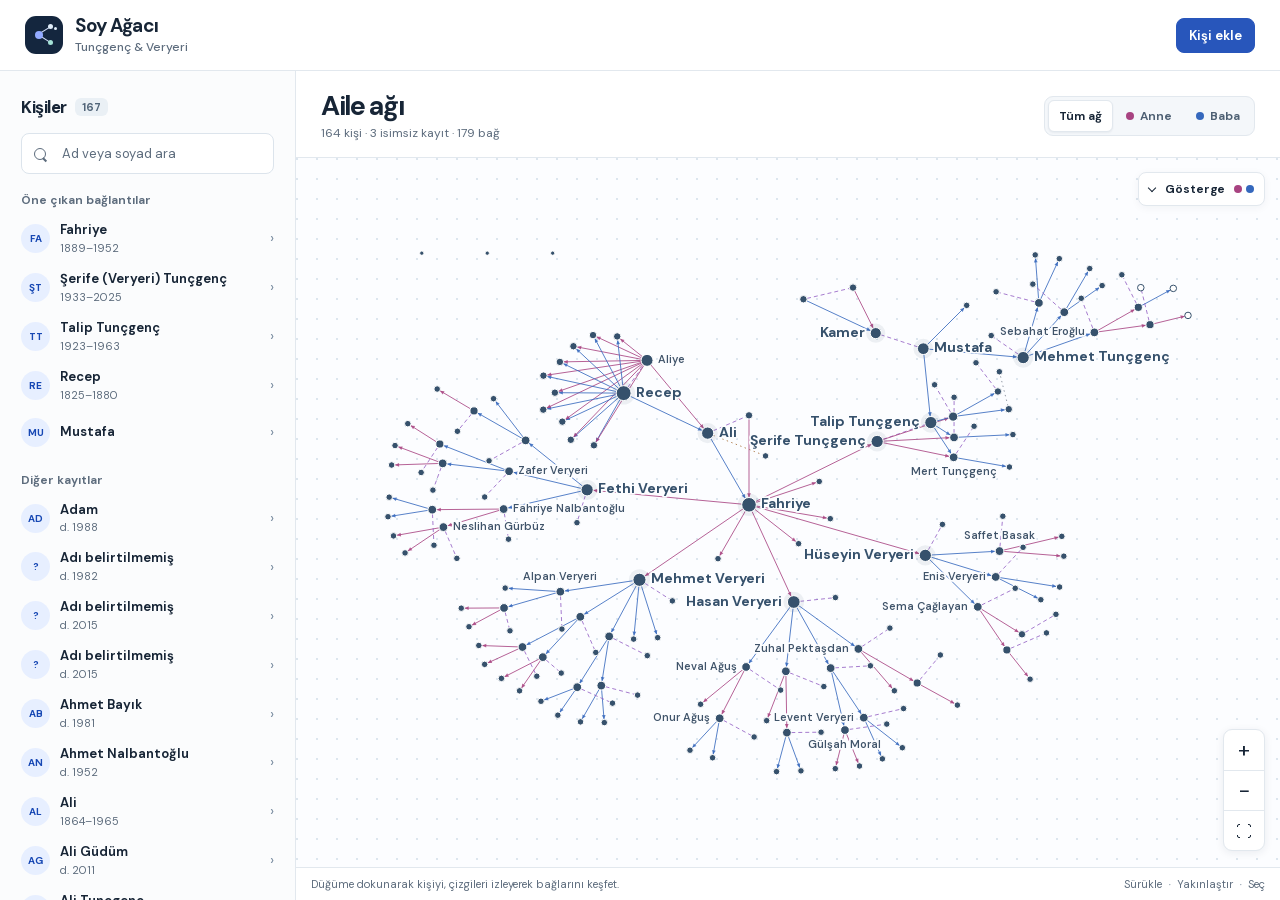
==== commit a42cdb0b: "Remove the generic parent role from the family network" ====
--- a/web/index.html
+++ b/web/index.html
@@ -10,8 +10,8 @@
   <link rel="icon" href="data:,">
   <link rel="stylesheet" href="./style.css?v=5">
   <script src="./graph.js?v=4" defer></script>
-  <script src="./editor.js?v=5" defer></script>
-  <script src="./app.js?v=5" defer></script>
+  <script src="./editor.js?v=6" defer></script>
+  <script src="./app.js?v=6" defer></script>
 </head>
 <body id="anasayfa">
   <header class="masthead">
@@ -57,7 +57,7 @@
           <p id="map-count" role="status">Soy ağacı yükleniyor…</p>
         </div>
         <div class="map-actions">
-          <div id="filters" class="filters" role="group" aria-label="Ebeveyn bağı filtresi">
+          <div id="filters" class="filters" role="group" aria-label="Anne ve baba bağı filtresi">
             <button type="button" data-filter="all" aria-pressed="true">Tüm ağ</button>
             <button type="button" data-filter="mother" aria-pressed="false"><i class="dot mother"></i>Anne</button>
             <button type="button" data-filter="father" aria-pressed="false"><i class="dot father"></i>Baba</button>
@@ -74,7 +74,6 @@
           <div class="legend-body">
             <span><i class="line mother"></i>Anne → Çocuk</span>
             <span><i class="line father"></i>Baba → Çocuk</span>
-            <span><i class="line parent"></i>Ebeveyn → Çocuk (rol belirsiz)</span>
             <span><i class="line spouse"></i>Eş</span>
             <span><i class="line step"></i>Üvey bağı</span>
             <span><i class="line unclear"></i>Bağ türü belirsiz</span>
@@ -114,7 +113,7 @@
       </div>
       <p id="editor-date-note" hidden></p>
       <fieldset class="editor-relations">
-        <legend>Ebeveynler</legend>
+        <legend>Anne ve baba</legend>
         <div class="editor-fields editor-parents">
           <label>Anne <select name="mother"></select></label>
           <label>Baba <select name="father"></select></label>
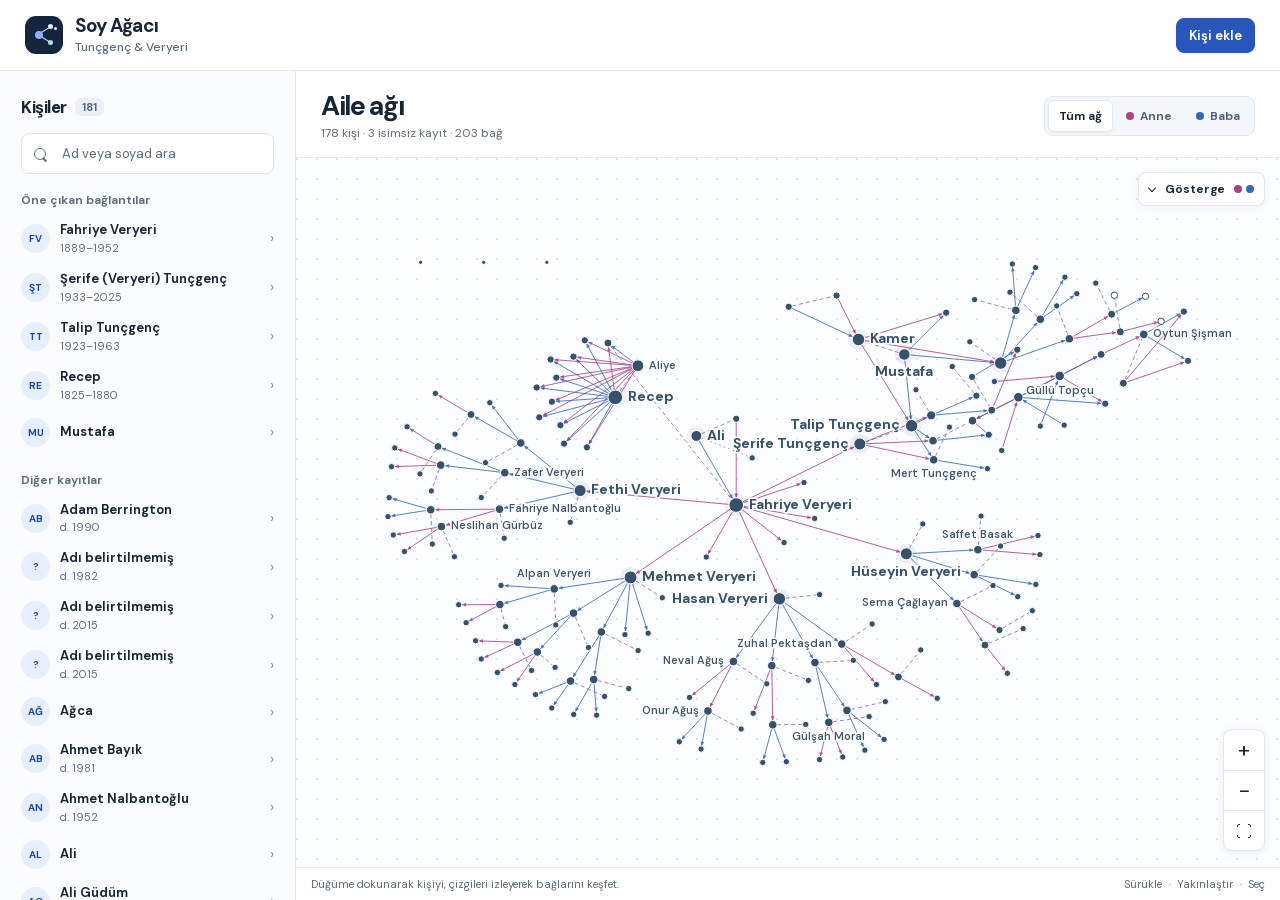
==== commit a9d86d4b: "Publish the latest local family tree records" ====
--- a/web/index.html
+++ b/web/index.html
@@ -149,6 +149,6 @@
     </div>
   </dialog>
 
-  <script id="family-data" type="application/json">{"people":[{"id":"v6","name":"Ali","sources":[{"family":"v","cell":"A6","name":"Ali","birth":"1864-01-07","death":"1965-12-25"}],"layoutParent":"v-recep","families":["v"]},{"id":"v7","name":"Fahriye","sources":[{"family":"v","cell":"A7","name":"Fahriye","birth":"1889-07-01","death":"1952-12-01"}],"layoutParent":"v6","families":["v"]},{"id":"v9","name":"Kübra Veryeri","sources":[{"family":"v","cell":"B9","name":"Kübra Veryeri","birth":"1913-01-01","death":"1920-01-01"}],"layoutParent":"v7","families":["v"]},{"id":"v11","name":"Mehmet Veryeri","sources":[{"family":"v","cell":"B11","name":"Mehmet Veryeri","birth":"1916-07-01","death":"1999-03-19"}],"layoutParent":"v7","families":["v"]},{"id":"v12","name":"Müyesser (Ergönenç) Veryeri","sources":[{"family":"v","cell":"B12","name":"Müyesser (Ergönenç) Veryeri","birth":"1925-10-20","death":"2009-05-18"}],"layoutParent":"v11","families":["v"]},{"id":"v13","name":"Mete Veryeri","sources":[{"family":"v","cell":"C13","name":"Mete Veryeri","birth":"1944-01-01","death":"1949-05-05"}],"layoutParent":"v11","families":["v"]},{"id":"v14","name":"Meral Veryeri","sources":[{"family":"v","cell":"C14","name":"Meral Veryeri","birth":"1948-04-23","death":"1962-02-21"}],"layoutParent":"v11","families":["v"]},{"id":"v15","name":"Ali Veryeri","sources":[{"family":"v","cell":"C15","name":"Ali Veryeri","birth":"1950-03-29"}],"layoutParent":"v11","families":["v"]},{"id":"v16","name":"Özlen (Özbaş) Veryeri","sources":[{"family":"v","cell":"C16","name":"Özlen (Özbaş) Veryeri","birth":"1958-12-12"}],"layoutParent":"v15","families":["v"]},{"id":"v17","name":"Mehmet Mete Veryeri","sources":[{"family":"v","cell":"D17","name":"Mehmet Mete Veryeri","birth":"1975-06-04"}],"layoutParent":"v15","families":["v"]},{"id":"v18","name":"Neslihan (Bar) Veryeri","sources":[{"family":"v","cell":"D18","name":"Neslihan (Bar) Veryeri","birth":"1975-05-08"}],"layoutParent":"v17","families":["v"]},{"id":"v19","name":"Selin Veryeri","sources":[{"family":"v","cell":"E19","name":"Selin Veryeri","birth":"2008-04-14"}],"layoutParent":"v17","families":["v"]},{"id":"v20","name":"Nehir Veryeri","sources":[{"family":"v","cell":"E20","name":"Nehir Veryeri","birth":"2012-06-28"}],"layoutParent":"v17","families":["v"]},{"id":"v21","name":"Alper Veryeri","sources":[{"family":"v","cell":"D21","name":"Alper Veryeri","birth":"1983-11-11"}],"layoutParent":"v15","families":["v"]},{"id":"v22","name":"Hande (Ünal) Veryeri","sources":[{"family":"v","cell":"D22","name":"Hande (Ünal) Veryeri","birth":"1984-01-25"}],"layoutParent":"v21","families":["v"]},{"id":"v23","name":"Ali Veryeri","sources":[{"family":"v","cell":"E23","name":"Ali Veryeri","birth":"2013-04-25"}],"layoutParent":"v21","families":["v"]},{"id":"v24","name":"Alp Veryeri","sources":[{"family":"v","cell":"E24","name":"Alp Veryeri","birth":"2017-08-02"}],"layoutParent":"v21","families":["v"]},{"id":"v25","name":"Alp Arslan Veryeri","sources":[{"family":"v","cell":"C25","name":"Alp Arslan Veryeri","birth":"1953-04-12"}],"layoutParent":"v11","families":["v"]},{"id":"v26","name":"Oya (Akyeli) Veryeri","sources":[{"family":"v","cell":"C26","name":"Oya (Akyeli) Veryeri","birth":"1958-10-20"}],"layoutParent":"v25","families":["v"]},{"id":"v27","name":"Meral (Veryeri) Tabakoğlu","sources":[{"family":"v","cell":"D27","name":"Meral (Veryeri) Tabakoğlu","birth":"1978-08-02"}],"layoutParent":"v25","families":["v"]},{"id":"v28","name":"Cenk Tabakoğlu","sources":[{"family":"v","cell":"D28","name":"Cenk Tabakoğlu","birth":"1974-11-08"}],"layoutParent":"v27","families":["v"]},{"id":"v29","name":"İdil Tabakoğlu","sources":[{"family":"v","cell":"E29","name":"İdil Tabakoğlu","birth":"2007-03-02"}],"layoutParent":"v27","families":["v"]},{"id":"v30","name":"Arda Tabakoğlu","sources":[{"family":"v","cell":"E30","name":"Arda Tabakoğlu","birth":"2009-07-18"}],"layoutParent":"v27","families":["v"]},{"id":"v31","name":"Melis (Veryeri) Bayık","sources":[{"family":"v","cell":"D31","name":"Melis (Veryeri) Bayık","birth":"1980-11-29"}],"layoutParent":"v25","families":["v"]},{"id":"v32","name":"Ahmet Bayık","sources":[{"family":"v","cell":"D32","name":"Ahmet Bayık","birth":"1981-07-03"}],"layoutParent":"v31","families":["v"]},{"id":"v33","name":"Efe Bayık","sources":[{"family":"v","cell":"E33","name":"Efe Bayık","birth":"2013-04-03"}],"layoutParent":"v31","families":["v"]},{"id":"v34","name":"Kaan Bayık","sources":[{"family":"v","cell":"E34","name":"Kaan Bayık","birth":"2013-04-03"}],"layoutParent":"v31","families":["v"]},{"id":"v35","name":"Alpan Veryeri","sources":[{"family":"v","cell":"C35","name":"Alpan Veryeri","birth":"1959-04-17"}],"layoutParent":"v11","families":["v"]},{"id":"v36","name":"Yeşim (Ninat) Veryeri","sources":[{"family":"v","cell":"C36","name":"Yeşim (Ninat) Veryeri","birth":"1963-11-20"}],"layoutParent":"v35","families":["v"]},{"id":"v37","name":"Gizem (Veryeri) Ener","sources":[{"family":"v","cell":"D37","name":"Gizem (Veryeri) Ener","birth":"1982-10-07"}],"layoutParent":"v35","families":["v"]},{"id":"v38","name":"Mehmet Ener","sources":[{"family":"v","cell":"D38","name":"Mehmet Ener","birth":"1980-12-15"}],"layoutParent":"v37","families":["v"]},{"id":"v39","name":"Teoman Ener","sources":[{"family":"v","cell":"E39","name":"Teoman Ener","birth":"2011-12-26"}],"layoutParent":"v37","families":["v"]},{"id":"v40","name":"Poyraz Ener","sources":[{"family":"v","cell":"E40","name":"Poyraz Ener","birth":"2015-09-10"}],"layoutParent":"v37","families":["v"]},{"id":"v41","name":"Didem Veryeri","sources":[{"family":"v","cell":"D41","name":"Didem Veryeri","birth":"1986-12-15"}],"layoutParent":"v35","families":["v"]},{"id":"v43","name":"Hasan Veryeri","sources":[{"family":"v","cell":"B43","name":"Hasan Veryeri","birth":"1919-01-01","death":"2005-06-27"}],"layoutParent":"v7","families":["v"]},{"id":"v44","name":"Müjgan (Adıyaman) Veryeri","sources":[{"family":"v","cell":"B44","name":"Müjgan (Adıyaman) Veryeri","birth":"1920-01-01","death":"2002-01-01"}],"layoutParent":"v43","families":["v"]},{"id":"v45","name":"Zuhal (Veryeri) Pektaşdan","sources":[{"family":"v","cell":"C45","name":"Zuhal (Veryeri) Pektaşdan","birth":"1945-04-29"}],"layoutParent":"v43","families":["v"]},{"id":"v46","name":"Faruk Pektaşdan","sources":[{"family":"v","cell":"C46","name":"Faruk Pektaşdan","birth":"1938-01-01"}],"layoutParent":"v45","families":["v"]},{"id":"v47","name":"Defne (Pektaşdan) Ersözlü","sources":[{"family":"v","cell":"D47","name":"Defne (Pektaşdan) Ersözlü","birth":"1973-03-22"}],"layoutParent":"v45","families":["v"]},{"id":"v48","name":"Cenk Murat Ersözlü","sources":[{"family":"v","cell":"D48","name":"Cenk Murat Ersözlü","birth":"1970-01-30"}],"layoutParent":"v47","families":["v"]},{"id":"v49","name":"Derin Ersözlü","sources":[{"family":"v","cell":"E49","name":"Derin Ersözlü","birth":"2002-04-22"}],"layoutParent":"v47","families":["v"]},{"id":"v50","name":"Deniz Pektaşdan","sources":[{"family":"v","cell":"D50","name":"Deniz Pektaşdan","birth":"1975-12-22"}],"layoutParent":"v45","families":["v"]},{"id":"v51","name":"Ceren Canbolat","sources":[{"family":"v","cell":"E51","name":"Ceren Canbolat","birth":"2007-11-02"}],"layoutParent":"v50","families":["v"]},{"id":"v52","name":"Bülent Veryeri","sources":[{"family":"v","cell":"C52","name":"Bülent Veryeri","birth":"1949-07-22"}],"layoutParent":"v43","families":["v"]},{"id":"v53","name":"Bahar (Kayhan) Veryeri","sources":[{"family":"v","cell":"C53","name":"Bahar (Kayhan) Veryeri","birth":"1951-10-06"}],"layoutParent":"v52","families":["v"]},{"id":"v54","name":"Levent Veryeri","sources":[{"family":"v","cell":"D54","name":"Levent Veryeri","birth":"1972-12-15"}],"layoutParent":"v52","families":["v"]},{"id":"v55","name":"Ayşegül (Canözer) Veryeri","sources":[{"family":"v","cell":"D55","name":"Ayşegül (Canözer) Veryeri","birth":"1972-07-10"}],"layoutParent":"v54","families":["v"]},{"id":"v56","name":"Zeynep Veryeri","sources":[{"family":"v","cell":"E56","name":"Zeynep Veryeri","birth":"2001-11-23"}],"layoutParent":"v54","families":["v"]},{"id":"v57","name":"Can Veryeri","sources":[{"family":"v","cell":"E57","name":"Can Veryeri","birth":"2003-11-08"}],"layoutParent":"v54","families":["v"]},{"id":"v58","name":"Gülşah (Veryeri) Moral","sources":[{"family":"v","cell":"D58","name":"Gülşah (Veryeri) Moral","birth":"1976-09-03"}],"layoutParent":"v52","families":["v"]},{"id":"v59","name":"Murat Moral","sources":[{"family":"v","cell":"D59","name":"Murat Moral","birth":"1975-07-12"}],"layoutParent":"v58","families":["v"]},{"id":"v60","name":"Mehmet Moral","sources":[{"family":"v","cell":"E60","name":"Mehmet Moral","birth":"2008-08-26"}],"layoutParent":"v58","families":["v"]},{"id":"v61","name":"Nil Moral","sources":[{"family":"v","cell":"E61","name":"Nil Moral","birth":"2011-06-04"}],"layoutParent":"v58","families":["v"]},{"id":"v62","name":"Nihal (Veryeri) Altınay","sources":[{"family":"v","cell":"C62","name":"Nihal (Veryeri) Altınay","birth":"1952-07-04"}],"layoutParent":"v43","families":["v"]},{"id":"v63","name":"İrfan Altınay","sources":[{"family":"v","cell":"C63","name":"İrfan Altınay","birth":"1952-08-12"}],"layoutParent":"v62","families":["v"]},{"id":"v64","name":"Burak Altınay","sources":[{"family":"v","cell":"D64","name":"Burak Altınay","birth":"1980-01-06"}],"layoutParent":"v62","families":["v"]},{"id":"v65","name":"Ezgi (Ören) Altınay","sources":[{"family":"v","cell":"D65","name":"Ezgi (Ören) Altınay","birth":"1982-02-07"}],"layoutParent":"v64","families":["v"]},{"id":"v66","name":"Naz Altınay","sources":[{"family":"v","cell":"E66","name":"Naz Altınay","birth":"2013-03-01"}],"layoutParent":"v64","families":["v"]},{"id":"v67","name":"Nil Altınay","sources":[{"family":"v","cell":"E67","name":"Nil Altınay","birth":"2014-01-01"}],"layoutParent":"v64","families":["v"]},{"id":"v68","name":"Başak Altınay","sources":[{"family":"v","cell":"D68","name":"Başak Altınay","birth":"1984-03-18"}],"layoutParent":"v62","families":["v"]},{"id":"v69","name":"Neval (Veryeri) Ağuş","sources":[{"family":"v","cell":"C69","name":"Neval (Veryeri) Ağuş","birth":"1955-11-01"}],"layoutParent":"v43","families":["v"]},{"id":"v70","name":"Haluk Ağuş","sources":[{"family":"v","cell":"C70","name":"Haluk Ağuş","birth":"1955-02-16"}],"layoutParent":"v69","families":["v"]},{"id":"v71","name":"Onur Ağuş","sources":[{"family":"v","cell":"D71","name":"Onur Ağuş","birth":"1981-01-08"}],"layoutParent":"v69","families":["v"]},{"id":"v72","name":"Hicaz (Zencirkıran) Ağuş","sources":[{"family":"v","cell":"D72","name":"Hicaz (Zencirkıran) Ağuş","birth":"1981-07-31"}],"layoutParent":"v71","families":["v"]},{"id":"v73","name":"Çınar Ağuş","sources":[{"family":"v","cell":"E73","name":"Çınar Ağuş","birth":"2012-09-05"}],"layoutParent":"v71","families":["v"]},{"id":"v74","name":"Ekin Ağuş","sources":[{"family":"v","cell":"E74","name":"Ekin Ağuş","birth":"2014-12-16"}],"layoutParent":"v71","families":["v"]},{"id":"v75","name":"Irmak Ağuş","sources":[{"family":"v","cell":"D75","name":"Irmak Ağuş","birth":"1986-11-10"}],"layoutParent":"v69","families":["v"]},{"id":"v76","name":"Ozan Tarancı","sources":[{"family":"v","cell":"E76","name":"Ozan Tarancı","birth":"2014-01-02"}],"layoutParent":"v75","families":["v"]},{"id":"v77","name":"Beren Tarancı","sources":[{"family":"v","cell":"E77","name":"Beren Tarancı","birth":"2018-05-07"}],"layoutParent":"v75","families":["v"]},{"id":"v79","name":"Mustafa Kemal Veryeri","sources":[{"family":"v","cell":"B79","name":"Mustafa Kemal Veryeri","birth":"1920-01-01","death":"1923-01-01"}],"layoutParent":"v7","families":["v"]},{"id":"v81","name":"Hüseyin Veryeri","sources":[{"family":"v","cell":"B81","name":"Hüseyin Veryeri","birth":"1922-10-01","death":"2007-03-17"}],"layoutParent":"v7","families":["v"]},{"id":"v82","name":"Nusret (Ertuğrul) Veryeri","sources":[{"family":"v","cell":"B82","name":"Nusret (Ertuğrul) Veryeri","birth":"1932-02-07"}],"layoutParent":"v81","families":["v"]},{"id":"v83","name":"Saffet (Veryeri) Basak","sources":[{"family":"v","cell":"C83","name":"Saffet (Veryeri) Basak","birth":"1950-10-02","death":"2025-04-08"}],"layoutParent":"v81","families":["v"]},{"id":"v84","name":"Mustafa Basak","sources":[{"family":"v","cell":"C84","name":"Mustafa Basak","birth":"1943-03-25"}],"layoutParent":"v83","families":["v"]},{"id":"v85","name":"Ediz Basak","sources":[{"family":"v","cell":"D85","name":"Ediz Basak","birth":"1978-08-17"}],"layoutParent":"v83","families":["v"]},{"id":"v86","name":"Ceyda Basak","sources":[{"family":"v","cell":"D86","name":"Ceyda Basak","birth":"1981-06-29"}],"layoutParent":"v83","families":["v"]},{"id":"v87","name":"Enis Veryeri","sources":[{"family":"v","cell":"C87","name":"Enis Veryeri","birth":"1954-03-05"}],"layoutParent":"v81","families":["v"]},{"id":"v88","name":"Zehra (Akdemir) Veryeri","sources":[{"family":"v","cell":"C88","name":"Zehra (Akdemir) Veryeri","birth":"1967-10-31"}],"layoutParent":"v87","families":["v"]},{"id":"v89","name":"Emre Veryeri","sources":[{"family":"v","cell":"D89","name":"Emre Veryeri","birth":"1980-09-08"}],"layoutParent":"v87","families":["v"]},{"id":"v90","name":"Deniz Veryeri","sources":[{"family":"v","cell":"D90","name":"Deniz Veryeri","birth":"1986-05-01"}],"layoutParent":"v87","families":["v"]},{"id":"v91","name":"Sema (Veryeri) Çağlayan","sources":[{"family":"v","cell":"C91","name":"Sema (Veryeri) Çağlayan","birth":"1957-06-03"}],"layoutParent":"v81","families":["v"]},{"id":"v92","name":"Hüseyin Tayfun Çağlayan","sources":[{"family":"v","cell":"C92","name":"Hüseyin Tayfun Çağlayan","birth":"1955-08-03"}],"layoutParent":"v91","families":["v"]},{"id":"v93","name":"Bora Çağlayan","sources":[{"family":"v","cell":"D93","name":"Bora Çağlayan","birth":"1982-10-19"}],"layoutParent":"v91","families":["v"]},{"id":"v94","name":"Yasemin (Özarslan) Çağlayan","sources":[{"family":"v","cell":"D94","name":"Yasemin (Özarslan) Çağlayan","birth":"1982-06-05"}],"layoutParent":"v93","families":["v"]},{"id":"v95","name":"Pınar (Çağlayan) Kutsal","sources":[{"family":"v","cell":"D95","name":"Pınar (Çağlayan) Kutsal","birth":"1987-06-26"}],"layoutParent":"v91","families":["v"]},{"id":"v96","name":"Deniz Kutsal","sources":[{"family":"v","cell":"D96","name":"Deniz Kutsal","birth":"1982-08-19"}],"layoutParent":"v95","families":["v"]},{"id":"v97","name":"Defne Kutsal","sources":[{"family":"v","cell":"E97","name":"Defne Kutsal","birth":"2015-03-24"}],"layoutParent":"v95","families":["v"]},{"id":"v99","name":"İbrahim Veryeri","sources":[{"family":"v","cell":"B99","name":"İbrahim Veryeri","birth":"1925-01-01","death":"1928-01-01"}],"layoutParent":"v7","families":["v"]},{"id":"v100","name":"Saffet Veryeri","sources":[{"family":"v","cell":"B100","name":"Saffet Veryeri","birth":"1929-01-01","death":"1948-01-01"}],"layoutParent":"v7","families":["v"]},{"id":"v102","name":"Fethi Veryeri","sources":[{"family":"v","cell":"B102","name":"Fethi Veryeri","birth":"1931-01-31","death":"1994-07-19"}],"layoutParent":"v7","families":["v"]},{"id":"v103","name":"Müjgan (Ergönenç) Veryeri","sources":[{"family":"v","cell":"B103","name":"Müjgan (Ergönenç) Veryeri","birth":"1935-07-01"}],"layoutParent":"v102","families":["v"]},{"id":"v104","name":"Fahriye (Veryeri) Nalbantoğlu","sources":[{"family":"v","cell":"C104","name":"Fahriye (Veryeri) Nalbantoğlu","birth":"1955-05-15"}],"layoutParent":"v102","families":["v"]},{"id":"v105","name":"Ahmet Nalbantoğlu","sources":[{"family":"v","cell":"C105","name":"Ahmet Nalbantoğlu","birth":"1952-03-11"}],"layoutParent":"v104","families":["v"]},{"id":"v106","name":"Neslihan (Nalbantoğlu) Gürbüz","sources":[{"family":"v","cell":"D106","name":"Neslihan (Nalbantoğlu) Gürbüz","birth":"1978-04-07"}],"layoutParent":"v104","families":["v"]},{"id":"v107","name":"Çağdaş Gürbüz","sources":[{"family":"v","cell":"D107","name":"Çağdaş Gürbüz","birth":"1978-06-29"}],"layoutParent":"v106","families":["v"]},{"id":"v108","name":"Zeynep Gürbüz","sources":[{"family":"v","cell":"E108","name":"Zeynep Gürbüz","birth":"2010-10-05"}],"layoutParent":"v106","families":["v"]},{"id":"v109","name":"Elif Gürbüz","sources":[{"family":"v","cell":"E109","name":"Elif Gürbüz","birth":"2017-01-05"}],"layoutParent":"v106","families":["v"]},{"id":"v110","name":"Efe Nalbantoğlu","sources":[{"family":"v","cell":"D110","name":"Efe Nalbantoğlu","birth":"1982-10-16"}],"layoutParent":"v104","families":["v"]},{"id":"v111","name":"Nesteren (Kesen) Nalbantoğlu","sources":[{"family":"v","cell":"D111","name":"Nesteren (Kesen) Nalbantoğlu","birth":"1981-01-09"}],"layoutParent":"v110","families":["v"]},{"id":"v112","name":"Ela Nalbantoğlu","sources":[{"family":"v","cell":"E112","name":"Ela Nalbantoğlu","birth":"2012-02-26"}],"layoutParent":"v110","families":["v"]},{"id":"v113","name":"Nil Nalbantoğlu","sources":[{"family":"v","cell":"E113","name":"Nil Nalbantoğlu","birth":"2017-11-27"}],"layoutParent":"v110","families":["v"]},{"id":"v114","name":"Zafer Veryeri","sources":[{"family":"v","cell":"C114","name":"Zafer Veryeri","birth":"1957-07-08"}],"layoutParent":"v102","families":["v"]},{"id":"v115","name":"Belma (Babayiğit) Veryeri","sources":[{"family":"v","cell":"C115","name":"Belma (Babayiğit) Veryeri","birth":"1960-03-18"}],"layoutParent":"v114","families":["v"]},{"id":"v116","name":"Gülüm (Veryeri) Güdüm","sources":[{"family":"v","cell":"D116","name":"Gülüm (Veryeri) Güdüm","birth":"1979-11-09"}],"layoutParent":"v114","families":["v"]},{"id":"v117","name":"Zeki Güdüm","sources":[{"family":"v","cell":"D117","name":"Zeki Güdüm","birth":"1972-01-05"}],"layoutParent":"v116","families":["v"]},{"id":"v118","name":"Melis Güdüm","sources":[{"family":"v","cell":"E118","name":"Melis Güdüm","birth":"2004-12-07"}],"layoutParent":"v116","families":["v"]},{"id":"v119","name":"Ali Güdüm","sources":[{"family":"v","cell":"E119","name":"Ali Güdüm","birth":"2011-04-30"}],"layoutParent":"v116","families":["v"]},{"id":"v120","name":"Gözde (Veryeri) Vago","sources":[{"family":"v","cell":"D120","name":"Gözde (Veryeri) Vago","birth":"1984-04-20"}],"layoutParent":"v114","families":["v"]},{"id":"v121","name":"Luciano Vago","sources":[{"family":"v","cell":"D121","name":"Luciano Vago","birth":"1978-12-17"}],"layoutParent":"v120","families":["v"]},{"id":"v122","name":"Victoria Lal Vago","sources":[{"family":"v","cell":"E122","name":"Victoria Lal Vago","birth":"2015-04-17"}],"layoutParent":"v120","families":["v"]},{"id":"v123","name":"Mete Veryeri","sources":[{"family":"v","cell":"C123","name":"Mete Veryeri","birth":"1962-04-18"}],"layoutParent":"v102","families":["v"]},{"id":"v124","name":"Meltem (Akbaylar) Veryeri","sources":[{"family":"v","cell":"C124","name":"Meltem (Akbaylar) Veryeri","birth":"1967-02-12"}],"layoutParent":"v123","families":["v"]},{"id":"v125","name":"Melda (Veryeri) Güres","sources":[{"family":"v","cell":"D125","name":"Melda (Veryeri) Güres","birth":"1987-07-17"}],"layoutParent":"v123","families":["v"]},{"id":"v126","name":"Fatih Güres","sources":[{"family":"v","cell":"D126","name":"Fatih Güres","birth":"1986-03-28"}],"layoutParent":"v125","families":["v"]},{"id":"v127","name":"Mehmet Emir Güres","sources":[{"family":"v","cell":"E127","name":"Mehmet Emir Güres","birth":"2019-12-06"}],"layoutParent":"v125","families":["v"]},{"id":"v128","name":"Gamze Veryeri","sources":[{"family":"v","cell":"D128","name":"Gamze Veryeri","birth":"1992-10-07"}],"layoutParent":"v123","families":["v"]},{"id":"v130","name":"Şerife (Veryeri) Tunçgenç","sources":[{"family":"v","cell":"B130","name":"Şerife (Veryeri) Tunçgenç","birth":"1933-04-03","death":"2025-04-25"},{"family":"t","cell":"B9","name":"Şerife (Veryeri) Tunçgenç","birth":"1933-04-03"}],"layoutParent":"v7","families":["v","t"]},{"id":"v131","name":"Talip Tunçgenç","sources":[{"family":"v","cell":"B131","name":"Talip Tunçgenç","birth":"1923-07-01","death":"1963-06-21"},{"family":"t","cell":"B8","name":"Talip Tunçgenç","birth":"1923-07-01","death":"1963-06-21"}],"layoutParent":"v130","families":["v","t"]},{"id":"v132","name":"Mustafa Tunçgenç","sources":[{"family":"v","cell":"C132","name":"Mustafa Tunçgenç","birth":"1954-04-25"},{"family":"t","cell":"C10","name":"Mustafa Tunçgenç","birth":"1954-04-25"}],"layoutParent":"v130","families":["v","t"]},{"id":"v133","name":"Füsun (Maltepe) Tunçgenç","sources":[{"family":"v","cell":"C133","name":"Füsun (Maltepe) Tunçgenç","birth":"1957-11-04"},{"family":"t","cell":"C11","name":"Füsun (Maltepe) Tunçgenç","birth":"1958-11-04"}],"layoutParent":"v132","families":["v","t"]},{"id":"v134","name":"Güneş (Tunçgenç) Yılmaz","sources":[{"family":"v","cell":"D134","name":"Güneş (Tunçgenç) Yılmaz","birth":"1987-06-17"},{"family":"t","cell":"D12","name":"Güneş (Tunçgenç)","birth":"1987-06-17"}],"layoutParent":"v132","families":["v","t"]},{"id":"v135","name":"Erdem Yılmaz","sources":[{"family":"v","cell":"D135","name":"Erdem Yılmaz","birth":"1987-07-26"},{"family":"t","cell":"D13","name":"Erdem","birth":"1987-01-01"}],"layoutParent":"v134","families":["v","t"]},{"id":"v136","name":"Bahar Tunçgenç","sources":[{"family":"v","cell":"D136","name":"Bahar Tunçgenç","birth":"1988-10-01"},{"family":"t","cell":"D14","name":"Bahar (Tunçgenç)","birth":"1988-10-01"}],"layoutParent":"v132","families":["v","t"]},{"id":"v137","name":"Adam","sources":[{"family":"v","cell":"D137","name":"Adam"},{"family":"t","cell":"D15","name":"Adam","birth":"1988-01-01"}],"layoutParent":"v136","families":["v","t"]},{"id":"v138","name":"Metin Tunçgenç","sources":[{"family":"v","cell":"C138","name":"Metin Tunçgenç","birth":"1958-09-10"},{"family":"t","cell":"C16","name":"Metin Tunçgenç","birth":"1958-10-10"}],"layoutParent":"v130","families":["v","t"]},{"id":"v139","name":"Güner (Topçu) Tunçgenç","sources":[{"family":"v","cell":"C139","name":"Güner (Topçu) Tunçgenç","birth":"1964-07-23"},{"family":"t","cell":"C17","name":"Güner (Topçu) Tunçgenç","birth":"1964-07-23"}],"layoutParent":"v138","families":["v","t"]},{"id":"v140","name":"Ali Tunçgenç","sources":[{"family":"v","cell":"D140","name":"Ali Tunçgenç","birth":"1992-08-22"},{"family":"t","cell":"D18","name":"Ali Tunçgenç","birth":"1992-08-22"}],"layoutParent":"v138","families":["v","t"]},{"id":"v141","name":"Mert Tunçgenç","sources":[{"family":"v","cell":"C141","name":"Mert Tunçgenç","birth":"1962-05-15"},{"family":"t","cell":"C19","name":"Mert Tunçgenç","birth":"1962-05-15"}],"layoutParent":"v130","families":["v","t"]},{"id":"v142","name":"Ebru (Lale) Tunçgenç","sources":[{"family":"v","cell":"C142","name":"Ebru (Lale) Tunçgenç","birth":"1972-04-17"},{"family":"t","cell":"C20","name":"Ebru (Lale) Tunçgenç","birth":"1972-04-17"}],"layoutParent":"v141","families":["v","t"]},{"id":"v143","name":"Berk Tunçgenç","sources":[{"family":"v","cell":"D143","name":"Berk Tunçgenç","birth":"1993-11-12"},{"family":"t","cell":"D21","name":"Berk Tunçgenç","birth":"1993-11-12"}],"layoutParent":"v141","families":["v","t"]},{"id":"t5","name":"Mustafa","sources":[{"family":"t","cell":"A5","name":"Mustafa","birth":"1900-01-01","death":"1900-01-01","placeholderDates":true}],"families":["t"]},{"id":"t6","name":"Kamer","sources":[{"family":"t","cell":"A6","name":"Kamer","birth":"1900-01-01","death":"1952-09-19","placeholderDates":true}],"layoutParent":"t5","families":["t"]},{"id":"t23","name":"Galip Tunçgenç","sources":[{"family":"t","cell":"B23","name":"Galip Tunçgenç","birth":"1927-01-01","death":"1970-07-17"}],"layoutParent":"t5","families":["t"]},{"id":"t25","name":"Mehmet Tunçgenç","sources":[{"family":"t","cell":"B25","name":"Mehmet Tunçgenç","birth":"1929-01-01","death":"1969-10-28"}],"layoutParent":"t5","families":["t"]},{"id":"t26","name":"Veliye (Demirkahyalılar) Tunçgenç","sources":[{"family":"t","cell":"B26","name":"Veliye (Demirkahyalılar) Tunçgenç","birth":"1935-04-01"}],"layoutParent":"t25","families":["t"]},{"id":"t27","name":"Cevat Tunçgenç","sources":[{"family":"t","cell":"C27","name":"Cevat Tunçgenç","birth":"1958-06-11"}],"layoutParent":"t25","families":["t"]},{"id":"t28","name":"Selda (Sarıkaya) Tunçgenç","sources":[{"family":"t","cell":"C28","name":"Selda (Sarıkaya) Tunçgenç","birth":"1966-08-30"}],"layoutParent":"t27","families":["t"]},{"id":"t29","name":"Efe Tunçgenç","sources":[{"family":"t","cell":"D29","name":"Efe Tunçgenç","birth":"1992-06-11"}],"layoutParent":"t27","families":["t"]},{"id":"t30","name":"Ege Tunçgenç","sources":[{"family":"t","cell":"D30","name":"Ege Tunçgenç","birth":"2000-06-27"}],"layoutParent":"t27","families":["t"]},{"id":"t31","name":"Vedat Tunçgenç","sources":[{"family":"t","cell":"C31","name":"Vedat Tunçgenç","birth":"1961-02-17","death":"2009-01-14"}],"layoutParent":"t25","families":["t"]},{"id":"t32","name":"İlker (Kındıra) Tunçgenç","sources":[{"family":"t","cell":"C32","name":"İlker (Kındıra) Tunçgenç","birth":"1966-06-28"}],"layoutParent":"t31","families":["t"]},{"id":"t33","name":"Mehmet Tunçgenç","sources":[{"family":"t","cell":"D33","name":"Mehmet Tunçgenç","birth":"1988-07-25"}],"layoutParent":"t31","families":["t"]},{"id":"t34","name":"Taylan Tunçgenç","sources":[{"family":"t","cell":"D34","name":"Taylan Tunçgenç","birth":"2001-01-08"}],"layoutParent":"t31","families":["t"]},{"id":"t35","name":"Sebahat (Tunçgenç) Eroğlu","sources":[{"family":"t","cell":"C35","name":"Sebahat (Tunçgenç) Eroğlu","birth":"1962-04-06"}],"layoutParent":"t25","families":["t"]},{"id":"t36","name":"Erdal Eroğlu","sources":[{"family":"t","cell":"C36","name":"Erdal Eroğlu","birth":"1956-11-24"}],"layoutParent":"t35","families":["t"]},{"id":"t37","name":"Enver Eroğlu","sources":[{"family":"t","cell":"D37","name":"Enver Eroğlu","birth":"1982-01-02"}],"layoutParent":"t35","families":["t"]},{"id":"t38","name":"Ebru Eroğlu","sources":[{"family":"t","cell":"D38","name":"Ebru Eroğlu","birth":"1982-06-05"}],"layoutParent":"t37","families":["t"]},{"id":"t39","name":"Adı belirtilmemiş","sources":[{"family":"t","cell":"E39","name":"X","birth":"2015-03-24"}],"unnamed":true,"layoutParent":"t37","families":["t"]},{"id":"t40","name":"Selen (Eroğlu)","sources":[{"family":"t","cell":"D40","name":"Selen (Eroğlu)","birth":"1986-04-06"}],"layoutParent":"t35","families":["t"]},{"id":"t41","name":"Adı belirtilmemiş","sources":[{"family":"t","cell":"D41","name":"X","birth":"1982-06-05"}],"unnamed":true,"layoutParent":"t40","families":["t"]},{"id":"t42","name":"Adı belirtilmemiş","sources":[{"family":"t","cell":"E42","name":"X","birth":"2015-03-24"}],"unnamed":true,"layoutParent":"t40","families":["t"]},{"id":"v-recep","name":"Recep","sources":[{"family":"v","cell":"A1","name":"Recep","birth":"1825","death":"1880"}],"families":["v"]},{"id":"v-hava","name":"Aliye (Hava)","sources":[{"family":"v","cell":"A1","name":"Aliye (Hava)"}],"layoutParent":"v-recep","families":["v"]},{"id":"v-a1","name":"Halime","sources":[{"family":"v","cell":"A1","name":"Halime"}],"layoutParent":"v-recep","families":["v"]},{"id":"v-a2","name":"Mecide","sources":[{"family":"v","cell":"A1","name":"Mecide"}],"layoutParent":"v-recep","families":["v"]},{"id":"v-a3","name":"Fatma","sources":[{"family":"v","cell":"A1","name":"Fatma"}],"layoutParent":"v-recep","families":["v"]},{"id":"v-a4","name":"Gülsüm","sources":[{"family":"v","cell":"A1","name":"Gülsüm"}],"layoutParent":"v-recep","families":["v"]},{"id":"v-a5","name":"Şerife","sources":[{"family":"v","cell":"A1","name":"Şerife"}],"layoutParent":"v-recep","families":["v"]},{"id":"v-a6","name":"Mehmet","sources":[{"family":"v","cell":"A1","name":"Mehmet"}],"layoutParent":"v-recep","families":["v"]},{"id":"v-a7","name":"Şerif","sources":[{"family":"v","cell":"A1","name":"Şerif"}],"layoutParent":"v-recep","families":["v"]},{"id":"v-a8","name":"Hüseyin","sources":[{"family":"v","cell":"A1","name":"Hüseyin"}],"layoutParent":"v-recep","families":["v"]},{"id":"v-a9","name":"Hasan","sources":[{"family":"v","cell":"A1","name":"Hasan"}],"layoutParent":"v-recep","families":["v"]},{"id":"v-a10","name":"Cemal","sources":[{"family":"v","cell":"A1","name":"Cemal"}],"layoutParent":"v-recep","families":["v"]},{"id":"v-mevhize","name":"Mevhize","sources":[{"family":"v","cell":"A2","name":"Mevhize"}],"layoutParent":"v6","families":["v"]},{"id":"v-step","name":"Mehmet","sources":[{"family":"v","cell":"A2","name":"Mehmet"}],"layoutParent":"v6","families":["v"]},{"id":"t-mehmet","name":"Mehmet","sources":[{"family":"t","cell":"A1","name":"Mehmet"}],"families":["t"]},{"id":"t-serife","name":"Şerife","sources":[{"family":"t","cell":"A1","name":"Şerife"}],"layoutParent":"t-mehmet","families":["t"]}],"relations":[{"source":"v7","target":"v9","kind":"parent","families":["v"],"role":"mother"},{"source":"v7","target":"v11","kind":"parent","families":["v"],"role":"mother"},{"source":"v11","target":"v12","kind":"spouse","families":["v"]},{"source":"v11","target":"v13","kind":"parent","families":["v"],"role":"father"},{"source":"v11","target":"v14","kind":"parent","families":["v"],"role":"father"},{"source":"v11","target":"v15","kind":"parent","families":["v"],"role":"father"},{"source":"v15","target":"v16","kind":"spouse","families":["v"]},{"source":"v15","target":"v17","kind":"parent","families":["v"],"role":"father"},{"source":"v17","target":"v18","kind":"spouse","families":["v"]},{"source":"v17","target":"v19","kind":"parent","families":["v"],"role":"father"},{"source":"v17","target":"v20","kind":"parent","families":["v"],"role":"father"},{"source":"v15","target":"v21","kind":"parent","families":["v"],"role":"father"},{"source":"v21","target":"v22","kind":"spouse","families":["v"]},{"source":"v21","target":"v23","kind":"parent","families":["v"],"role":"father"},{"source":"v21","target":"v24","kind":"parent","families":["v"],"role":"father"},{"source":"v11","target":"v25","kind":"parent","families":["v"],"role":"father"},{"source":"v25","target":"v26","kind":"spouse","families":["v"]},{"source":"v25","target":"v27","kind":"parent","families":["v"],"role":"father"},{"source":"v27","target":"v28","kind":"spouse","families":["v"]},{"source":"v27","target":"v29","kind":"parent","families":["v"],"role":"mother"},{"source":"v27","target":"v30","kind":"parent","families":["v"],"role":"mother"},{"source":"v25","target":"v31","kind":"parent","families":["v"],"role":"father"},{"source":"v31","target":"v32","kind":"spouse","families":["v"]},{"source":"v31","target":"v33","kind":"parent","families":["v"],"role":"mother"},{"source":"v31","target":"v34","kind":"parent","families":["v"],"role":"mother"},{"source":"v11","target":"v35","kind":"parent","families":["v"],"role":"father"},{"source":"v35","target":"v36","kind":"spouse","families":["v"]},{"source":"v35","target":"v37","kind":"parent","families":["v"],"role":"father"},{"source":"v37","target":"v38","kind":"spouse","families":["v"]},{"source":"v37","target":"v39","kind":"parent","families":["v"],"role":"mother"},{"source":"v37","target":"v40","kind":"parent","families":["v"],"role":"mother"},{"source":"v35","target":"v41","kind":"parent","families":["v"],"role":"father"},{"source":"v7","target":"v43","kind":"parent","families":["v"],"role":"mother"},{"source":"v43","target":"v44","kind":"spouse","families":["v"]},{"source":"v43","target":"v45","kind":"parent","families":["v"],"role":"father"},{"source":"v45","target":"v46","kind":"spouse","families":["v"]},{"source":"v45","target":"v47","kind":"parent","families":["v"],"role":"mother"},{"source":"v47","target":"v48","kind":"spouse","families":["v"]},{"source":"v47","target":"v49","kind":"parent","families":["v"],"role":"mother"},{"source":"v45","target":"v50","kind":"parent","families":["v"],"role":"mother"},{"source":"v50","target":"v51","kind":"parent","families":["v"]},{"source":"v43","target":"v52","kind":"parent","families":["v"],"role":"father"},{"source":"v52","target":"v53","kind":"spouse","families":["v"]},{"source":"v52","target":"v54","kind":"parent","families":["v"],"role":"father"},{"source":"v54","target":"v55","kind":"spouse","families":["v"]},{"source":"v54","target":"v56","kind":"parent","families":["v"],"role":"father"},{"source":"v54","target":"v57","kind":"parent","families":["v"],"role":"father"},{"source":"v52","target":"v58","kind":"parent","families":["v"],"role":"father"},{"source":"v58","target":"v59","kind":"spouse","families":["v"]},{"source":"v58","target":"v60","kind":"parent","families":["v"],"role":"mother"},{"source":"v58","target":"v61","kind":"parent","families":["v"],"role":"mother"},{"source":"v43","target":"v62","kind":"parent","families":["v"],"role":"father"},{"source":"v62","target":"v63","kind":"spouse","families":["v"]},{"source":"v62","target":"v64","kind":"parent","families":["v"],"role":"mother"},{"source":"v64","target":"v65","kind":"spouse","families":["v"]},{"source":"v64","target":"v66","kind":"parent","families":["v"],"role":"father"},{"source":"v64","target":"v67","kind":"parent","families":["v"],"role":"father"},{"source":"v62","target":"v68","kind":"parent","families":["v"],"role":"mother"},{"source":"v43","target":"v69","kind":"parent","families":["v"],"role":"father"},{"source":"v69","target":"v70","kind":"spouse","families":["v"]},{"source":"v69","target":"v71","kind":"parent","families":["v"],"role":"mother"},{"source":"v71","target":"v72","kind":"spouse","families":["v"]},{"source":"v71","target":"v73","kind":"parent","families":["v"],"role":"father"},{"source":"v71","target":"v74","kind":"parent","families":["v"],"role":"father"},{"source":"v69","target":"v75","kind":"parent","families":["v"],"role":"mother"},{"source":"v75","target":"v76","kind":"parent","families":["v"]},{"source":"v75","target":"v77","kind":"parent","families":["v"]},{"source":"v7","target":"v79","kind":"parent","families":["v"],"role":"mother"},{"source":"v7","target":"v81","kind":"parent","families":["v"],"role":"mother"},{"source":"v81","target":"v82","kind":"spouse","families":["v"]},{"source":"v81","target":"v83","kind":"parent","families":["v"],"role":"father"},{"source":"v83","target":"v84","kind":"spouse","families":["v"]},{"source":"v83","target":"v85","kind":"parent","families":["v"],"role":"mother"},{"source":"v83","target":"v86","kind":"parent","families":["v"],"role":"mother"},{"source":"v81","target":"v87","kind":"parent","families":["v"],"role":"father"},{"source":"v87","target":"v88","kind":"spouse","families":["v"]},{"source":"v87","target":"v89","kind":"parent","families":["v"],"role":"father"},{"source":"v87","target":"v90","kind":"parent","families":["v"],"role":"father"},{"source":"v81","target":"v91","kind":"parent","families":["v"],"role":"father"},{"source":"v91","target":"v92","kind":"spouse","families":["v"]},{"source":"v91","target":"v93","kind":"parent","families":["v"],"role":"mother"},{"source":"v93","target":"v94","kind":"spouse","families":["v"]},{"source":"v91","target":"v95","kind":"parent","families":["v"],"role":"mother"},{"source":"v95","target":"v96","kind":"spouse","families":["v"]},{"source":"v95","target":"v97","kind":"parent","families":["v"],"role":"mother"},{"source":"v7","target":"v99","kind":"parent","families":["v"],"role":"mother"},{"source":"v7","target":"v100","kind":"parent","families":["v"],"role":"mother"},{"source":"v7","target":"v102","kind":"parent","families":["v"],"role":"mother"},{"source":"v102","target":"v103","kind":"spouse","families":["v"]},{"source":"v102","target":"v104","kind":"parent","families":["v"],"role":"father"},{"source":"v104","target":"v105","kind":"spouse","families":["v"]},{"source":"v104","target":"v106","kind":"parent","families":["v"],"role":"mother"},{"source":"v106","target":"v107","kind":"spouse","families":["v"]},{"source":"v106","target":"v108","kind":"parent","families":["v"],"role":"mother"},{"source":"v106","target":"v109","kind":"parent","families":["v"],"role":"mother"},{"source":"v104","target":"v110","kind":"parent","families":["v"],"role":"mother"},{"source":"v110","target":"v111","kind":"spouse","families":["v"]},{"source":"v110","target":"v112","kind":"parent","families":["v"],"role":"father"},{"source":"v110","target":"v113","kind":"parent","families":["v"],"role":"father"},{"source":"v102","target":"v114","kind":"parent","families":["v"],"role":"father"},{"source":"v114","target":"v115","kind":"spouse","families":["v"]},{"source":"v114","target":"v116","kind":"parent","families":["v"],"role":"father"},{"source":"v116","target":"v117","kind":"spouse","families":["v"]},{"source":"v116","target":"v118","kind":"parent","families":["v"],"role":"mother"},{"source":"v116","target":"v119","kind":"parent","families":["v"],"role":"mother"},{"source":"v114","target":"v120","kind":"parent","families":["v"],"role":"father"},{"source":"v120","target":"v121","kind":"spouse","families":["v"]},{"source":"v120","target":"v122","kind":"parent","families":["v"],"role":"mother"},{"source":"v102","target":"v123","kind":"parent","families":["v"],"role":"father"},{"source":"v123","target":"v124","kind":"spouse","families":["v"]},{"source":"v123","target":"v125","kind":"parent","families":["v"],"role":"father"},{"source":"v125","target":"v126","kind":"spouse","families":["v"]},{"source":"v125","target":"v127","kind":"parent","families":["v"],"role":"mother"},{"source":"v123","target":"v128","kind":"parent","families":["v"],"role":"father"},{"source":"v7","target":"v130","kind":"parent","families":["v"],"role":"mother"},{"source":"v130","target":"v131","kind":"spouse","families":["v","t"]},{"source":"v130","target":"v132","kind":"parent","families":["v"],"role":"mother"},{"source":"v132","target":"v133","kind":"spouse","families":["v","t"]},{"source":"v132","target":"v134","kind":"parent","families":["v","t"],"role":"father"},{"source":"v134","target":"v135","kind":"spouse","families":["v","t"]},{"source":"v132","target":"v136","kind":"parent","families":["v","t"],"role":"father"},{"source":"v136","target":"v137","kind":"unclear","families":["v","t"]},{"source":"v130","target":"v138","kind":"parent","families":["v"],"role":"mother"},{"source":"v138","target":"v139","kind":"spouse","families":["v","t"]},{"source":"v138","target":"v140","kind":"parent","families":["v","t"],"role":"father"},{"source":"v130","target":"v141","kind":"parent","families":["v"],"role":"mother"},{"source":"v141","target":"v142","kind":"spouse","families":["v","t"]},{"source":"v141","target":"v143","kind":"parent","families":["v","t"],"role":"father"},{"source":"t5","target":"t6","kind":"spouse","families":["t"]},{"source":"t5","target":"v131","kind":"parent","families":["t"],"role":"father"},{"source":"v131","target":"v132","kind":"parent","families":["t"],"role":"father"},{"source":"v131","target":"v138","kind":"parent","families":["t"],"role":"father"},{"source":"v131","target":"v141","kind":"parent","families":["t"],"role":"father"},{"source":"t5","target":"t23","kind":"parent","families":["t"],"role":"father"},{"source":"t5","target":"t25","kind":"parent","families":["t"],"role":"father"},{"source":"t25","target":"t26","kind":"spouse","families":["t"]},{"source":"t25","target":"t27","kind":"parent","families":["t"],"role":"father"},{"source":"t27","target":"t28","kind":"spouse","families":["t"]},{"source":"t27","target":"t29","kind":"parent","families":["t"],"role":"father"},{"source":"t27","target":"t30","kind":"parent","families":["t"],"role":"father"},{"source":"t25","target":"t31","kind":"parent","families":["t"],"role":"father"},{"source":"t31","target":"t32","kind":"spouse","families":["t"]},{"source":"t31","target":"t33","kind":"parent","families":["t"],"role":"father"},{"source":"t31","target":"t34","kind":"parent","families":["t"],"role":"father"},{"source":"t25","target":"t35","kind":"parent","families":["t"],"role":"father"},{"source":"t35","target":"t36","kind":"spouse","families":["t"]},{"source":"t35","target":"t37","kind":"parent","families":["t"],"role":"mother"},{"source":"t37","target":"t38","kind":"spouse","families":["t"]},{"source":"t37","target":"t39","kind":"parent","families":["t"],"role":"father"},{"source":"t35","target":"t40","kind":"parent","families":["t"],"role":"mother"},{"source":"t40","target":"t41","kind":"spouse","families":["t"]},{"source":"t40","target":"t42","kind":"parent","families":["t"],"role":"mother"},{"source":"v-recep","target":"v-hava","kind":"spouse","families":["v"],"explicit":true},{"source":"v-recep","target":"v-a1","kind":"parent","families":["v"],"explicit":true,"role":"father"},{"source":"v-hava","target":"v-a1","kind":"parent","families":["v"],"explicit":true,"role":"mother"},{"source":"v-recep","target":"v-a2","kind":"parent","families":["v"],"explicit":true,"role":"father"},{"source":"v-hava","target":"v-a2","kind":"parent","families":["v"],"explicit":true,"role":"mother"},{"source":"v-recep","target":"v-a3","kind":"parent","families":["v"],"explicit":true,"role":"father"},{"source":"v-hava","target":"v-a3","kind":"parent","families":["v"],"explicit":true,"role":"mother"},{"source":"v-recep","target":"v-a4","kind":"parent","families":["v"],"explicit":true,"role":"father"},{"source":"v-hava","target":"v-a4","kind":"parent","families":["v"],"explicit":true,"role":"mother"},{"source":"v-recep","target":"v-a5","kind":"parent","families":["v"],"explicit":true,"role":"father"},{"source":"v-hava","target":"v-a5","kind":"parent","families":["v"],"explicit":true,"role":"mother"},{"source":"v-recep","target":"v-a6","kind":"parent","families":["v"],"explicit":true,"role":"father"},{"source":"v-hava","target":"v-a6","kind":"parent","families":["v"],"explicit":true,"role":"mother"},{"source":"v-recep","target":"v-a7","kind":"parent","families":["v"],"explicit":true,"role":"father"},{"source":"v-hava","target":"v-a7","kind":"parent","families":["v"],"explicit":true,"role":"mother"},{"source":"v-recep","target":"v-a8","kind":"parent","families":["v"],"explicit":true,"role":"father"},{"source":"v-hava","target":"v-a8","kind":"parent","families":["v"],"explicit":true,"role":"mother"},{"source":"v-recep","target":"v-a9","kind":"parent","families":["v"],"explicit":true,"role":"father"},{"source":"v-hava","target":"v-a9","kind":"parent","families":["v"],"explicit":true,"role":"mother"},{"source":"v-recep","target":"v-a10","kind":"parent","families":["v"],"explicit":true,"role":"father"},{"source":"v-hava","target":"v-a10","kind":"parent","families":["v"],"explicit":true,"role":"mother"},{"source":"v-recep","target":"v6","kind":"parent","families":["v"],"explicit":true,"role":"father"},{"source":"v-hava","target":"v6","kind":"parent","families":["v"],"explicit":true,"role":"mother"},{"source":"v6","target":"v-mevhize","kind":"spouse","families":["v"],"explicit":true},{"source":"v6","target":"v-step","kind":"step","families":["v"],"explicit":true},{"source":"v6","target":"v7","kind":"parent","families":["v"],"explicit":true,"role":"father"},{"source":"v-mevhize","target":"v7","kind":"parent","families":["v"],"explicit":true,"role":"mother"},{"source":"t-mehmet","target":"t-serife","kind":"spouse","families":["t"],"explicit":true},{"source":"t-mehmet","target":"t6","kind":"parent","families":["t"],"explicit":true,"role":"father"},{"source":"t-serife","target":"t6","kind":"parent","families":["t"],"explicit":true,"role":"mother"}]}</script>
+  <script id="family-data" type="application/json">{"people":[{"id":"v6","name":"Ali","sources":[{"family":"v","cell":"A6","name":"Ali","birth":"1864-01-07","death":"1965-12-25"}],"layoutParent":"v-recep","families":["v"],"dates":{"birth":null,"death":null}},{"id":"v7","name":"Fahriye Veryeri","sources":[{"family":"v","cell":"A7","name":"Fahriye","birth":"1889-07-01","death":"1952-12-01"}],"layoutParent":"v6","families":["v"]},{"id":"v9","name":"Kübra Veryeri","sources":[{"family":"v","cell":"B9","name":"Kübra Veryeri","birth":"1913-01-01","death":"1920-01-01"}],"layoutParent":"v7","families":["v"]},{"id":"v11","name":"Mehmet Veryeri","sources":[{"family":"v","cell":"B11","name":"Mehmet Veryeri","birth":"1916-07-01","death":"1999-03-19"}],"layoutParent":"v7","families":["v"]},{"id":"v12","name":"Müyesser (Ergönenç) Veryeri","sources":[{"family":"v","cell":"B12","name":"Müyesser (Ergönenç) Veryeri","birth":"1925-10-20","death":"2009-05-18"}],"layoutParent":"v11","families":["v"]},{"id":"v13","name":"Mete Veryeri","sources":[{"family":"v","cell":"C13","name":"Mete Veryeri","birth":"1944-01-01","death":"1949-05-05"}],"layoutParent":"v11","families":["v"]},{"id":"v14","name":"Meral Veryeri","sources":[{"family":"v","cell":"C14","name":"Meral Veryeri","birth":"1948-04-23","death":"1962-02-21"}],"layoutParent":"v11","families":["v"]},{"id":"v15","name":"Ali Veryeri","sources":[{"family":"v","cell":"C15","name":"Ali Veryeri","birth":"1950-03-29"}],"layoutParent":"v11","families":["v"]},{"id":"v16","name":"Özlen (Özbaş) Veryeri","sources":[{"family":"v","cell":"C16","name":"Özlen (Özbaş) Veryeri","birth":"1958-12-12"}],"layoutParent":"v15","families":["v"]},{"id":"v17","name":"Mehmet Mete Veryeri","sources":[{"family":"v","cell":"D17","name":"Mehmet Mete Veryeri","birth":"1975-06-04"}],"layoutParent":"v15","families":["v"]},{"id":"v18","name":"Neslihan (Bar) Veryeri","sources":[{"family":"v","cell":"D18","name":"Neslihan (Bar) Veryeri","birth":"1975-05-08"}],"layoutParent":"v17","families":["v"]},{"id":"v19","name":"Selin Veryeri","sources":[{"family":"v","cell":"E19","name":"Selin Veryeri","birth":"2008-04-14"}],"layoutParent":"v17","families":["v"]},{"id":"v20","name":"Nehir Veryeri","sources":[{"family":"v","cell":"E20","name":"Nehir Veryeri","birth":"2012-06-28"}],"layoutParent":"v17","families":["v"]},{"id":"v21","name":"Alper Veryeri","sources":[{"family":"v","cell":"D21","name":"Alper Veryeri","birth":"1983-11-11"}],"layoutParent":"v15","families":["v"]},{"id":"v22","name":"Hande (Ünal) Veryeri","sources":[{"family":"v","cell":"D22","name":"Hande (Ünal) Veryeri","birth":"1984-01-25"}],"layoutParent":"v21","families":["v"]},{"id":"v23","name":"Ali Veryeri","sources":[{"family":"v","cell":"E23","name":"Ali Veryeri","birth":"2013-04-25"}],"layoutParent":"v21","families":["v"]},{"id":"v24","name":"Alp Veryeri","sources":[{"family":"v","cell":"E24","name":"Alp Veryeri","birth":"2017-08-02"}],"layoutParent":"v21","families":["v"]},{"id":"v25","name":"Alp Arslan Veryeri","sources":[{"family":"v","cell":"C25","name":"Alp Arslan Veryeri","birth":"1953-04-12"}],"layoutParent":"v11","families":["v"]},{"id":"v26","name":"Oya (Akyeli) Veryeri","sources":[{"family":"v","cell":"C26","name":"Oya (Akyeli) Veryeri","birth":"1958-10-20"}],"layoutParent":"v25","families":["v"]},{"id":"v27","name":"Meral (Veryeri) Tabakoğlu","sources":[{"family":"v","cell":"D27","name":"Meral (Veryeri) Tabakoğlu","birth":"1978-08-02"}],"layoutParent":"v25","families":["v"]},{"id":"v28","name":"Cenk Tabakoğlu","sources":[{"family":"v","cell":"D28","name":"Cenk Tabakoğlu","birth":"1974-11-08"}],"layoutParent":"v27","families":["v"]},{"id":"v29","name":"İdil Tabakoğlu","sources":[{"family":"v","cell":"E29","name":"İdil Tabakoğlu","birth":"2007-03-02"}],"layoutParent":"v27","families":["v"]},{"id":"v30","name":"Arda Tabakoğlu","sources":[{"family":"v","cell":"E30","name":"Arda Tabakoğlu","birth":"2009-07-18"}],"layoutParent":"v27","families":["v"]},{"id":"v31","name":"Melis (Veryeri) Bayık","sources":[{"family":"v","cell":"D31","name":"Melis (Veryeri) Bayık","birth":"1980-11-29"}],"layoutParent":"v25","families":["v"]},{"id":"v32","name":"Ahmet Bayık","sources":[{"family":"v","cell":"D32","name":"Ahmet Bayık","birth":"1981-07-03"}],"layoutParent":"v31","families":["v"]},{"id":"v33","name":"Efe Bayık","sources":[{"family":"v","cell":"E33","name":"Efe Bayık","birth":"2013-04-03"}],"layoutParent":"v31","families":["v"]},{"id":"v34","name":"Kaan Bayık","sources":[{"family":"v","cell":"E34","name":"Kaan Bayık","birth":"2013-04-03"}],"layoutParent":"v31","families":["v"]},{"id":"v35","name":"Alpan Veryeri","sources":[{"family":"v","cell":"C35","name":"Alpan Veryeri","birth":"1959-04-17"}],"layoutParent":"v11","families":["v"]},{"id":"v36","name":"Yeşim (Ninat) Veryeri","sources":[{"family":"v","cell":"C36","name":"Yeşim (Ninat) Veryeri","birth":"1963-11-20"}],"layoutParent":"v35","families":["v"]},{"id":"v37","name":"Gizem (Veryeri) Ener","sources":[{"family":"v","cell":"D37","name":"Gizem (Veryeri) Ener","birth":"1982-10-07"}],"layoutParent":"v35","families":["v"]},{"id":"v38","name":"Mehmet Ener","sources":[{"family":"v","cell":"D38","name":"Mehmet Ener","birth":"1980-12-15"}],"layoutParent":"v37","families":["v"]},{"id":"v39","name":"Teoman Ener","sources":[{"family":"v","cell":"E39","name":"Teoman Ener","birth":"2011-12-26"}],"layoutParent":"v37","families":["v"]},{"id":"v40","name":"Poyraz Ener","sources":[{"family":"v","cell":"E40","name":"Poyraz Ener","birth":"2015-09-10"}],"layoutParent":"v37","families":["v"]},{"id":"v41","name":"Didem Veryeri","sources":[{"family":"v","cell":"D41","name":"Didem Veryeri","birth":"1986-12-15"}],"layoutParent":"v35","families":["v"]},{"id":"v43","name":"Hasan Veryeri","sources":[{"family":"v","cell":"B43","name":"Hasan Veryeri","birth":"1919-01-01","death":"2005-06-27"}],"layoutParent":"v7","families":["v"]},{"id":"v44","name":"Müjgan (Adıyaman) Veryeri","sources":[{"family":"v","cell":"B44","name":"Müjgan (Adıyaman) Veryeri","birth":"1920-01-01","death":"2002-01-01"}],"layoutParent":"v43","families":["v"]},{"id":"v45","name":"Zuhal (Veryeri) Pektaşdan","sources":[{"family":"v","cell":"C45","name":"Zuhal (Veryeri) Pektaşdan","birth":"1945-04-29"}],"layoutParent":"v43","families":["v"]},{"id":"v46","name":"Faruk Pektaşdan","sources":[{"family":"v","cell":"C46","name":"Faruk Pektaşdan","birth":"1938-01-01"}],"layoutParent":"v45","families":["v"]},{"id":"v47","name":"Defne (Pektaşdan) Ersözlü","sources":[{"family":"v","cell":"D47","name":"Defne (Pektaşdan) Ersözlü","birth":"1973-03-22"}],"layoutParent":"v45","families":["v"]},{"id":"v48","name":"Cenk Murat Ersözlü","sources":[{"family":"v","cell":"D48","name":"Cenk Murat Ersözlü","birth":"1970-01-30"}],"layoutParent":"v47","families":["v"]},{"id":"v49","name":"Derin Ersözlü","sources":[{"family":"v","cell":"E49","name":"Derin Ersözlü","birth":"2002-04-22"}],"layoutParent":"v47","families":["v"]},{"id":"v50","name":"Deniz Pektaşdan","sources":[{"family":"v","cell":"D50","name":"Deniz Pektaşdan","birth":"1975-12-22"}],"layoutParent":"v45","families":["v"]},{"id":"v51","name":"Ceren Canbolat","sources":[{"family":"v","cell":"E51","name":"Ceren Canbolat","birth":"2007-11-02"}],"layoutParent":"v50","families":["v"]},{"id":"v52","name":"Bülent Veryeri","sources":[{"family":"v","cell":"C52","name":"Bülent Veryeri","birth":"1949-07-22"}],"layoutParent":"v43","families":["v"]},{"id":"v53","name":"Bahar (Kayhan) Veryeri","sources":[{"family":"v","cell":"C53","name":"Bahar (Kayhan) Veryeri","birth":"1951-10-06"}],"layoutParent":"v52","families":["v"]},{"id":"v54","name":"Levent Veryeri","sources":[{"family":"v","cell":"D54","name":"Levent Veryeri","birth":"1972-12-15"}],"layoutParent":"v52","families":["v"]},{"id":"v55","name":"Ayşegül (Canözer) Veryeri","sources":[{"family":"v","cell":"D55","name":"Ayşegül (Canözer) Veryeri","birth":"1972-07-10"}],"layoutParent":"v54","families":["v"]},{"id":"v56","name":"Zeynep Veryeri","sources":[{"family":"v","cell":"E56","name":"Zeynep Veryeri","birth":"2001-11-23"}],"layoutParent":"v54","families":["v"]},{"id":"v57","name":"Can Veryeri","sources":[{"family":"v","cell":"E57","name":"Can Veryeri","birth":"2003-11-08"}],"layoutParent":"v54","families":["v"]},{"id":"v58","name":"Gülşah (Veryeri) Moral","sources":[{"family":"v","cell":"D58","name":"Gülşah (Veryeri) Moral","birth":"1976-09-03"}],"layoutParent":"v52","families":["v"]},{"id":"v59","name":"Murat Moral","sources":[{"family":"v","cell":"D59","name":"Murat Moral","birth":"1975-07-12"}],"layoutParent":"v58","families":["v"]},{"id":"v60","name":"Mehmet Moral","sources":[{"family":"v","cell":"E60","name":"Mehmet Moral","birth":"2008-08-26"}],"layoutParent":"v58","families":["v"]},{"id":"v61","name":"Nil Moral","sources":[{"family":"v","cell":"E61","name":"Nil Moral","birth":"2011-06-04"}],"layoutParent":"v58","families":["v"]},{"id":"v62","name":"Nihal (Veryeri) Altınay","sources":[{"family":"v","cell":"C62","name":"Nihal (Veryeri) Altınay","birth":"1952-07-04"}],"layoutParent":"v43","families":["v"]},{"id":"v63","name":"İrfan Altınay","sources":[{"family":"v","cell":"C63","name":"İrfan Altınay","birth":"1952-08-12"}],"layoutParent":"v62","families":["v"]},{"id":"v64","name":"Burak Altınay","sources":[{"family":"v","cell":"D64","name":"Burak Altınay","birth":"1980-01-06"}],"layoutParent":"v62","families":["v"]},{"id":"v65","name":"Ezgi (Ören) Altınay","sources":[{"family":"v","cell":"D65","name":"Ezgi (Ören) Altınay","birth":"1982-02-07"}],"layoutParent":"v64","families":["v"]},{"id":"v66","name":"Naz Altınay","sources":[{"family":"v","cell":"E66","name":"Naz Altınay","birth":"2013-03-01"}],"layoutParent":"v64","families":["v"]},{"id":"v67","name":"Nil Altınay","sources":[{"family":"v","cell":"E67","name":"Nil Altınay","birth":"2014-01-01"}],"layoutParent":"v64","families":["v"]},{"id":"v68","name":"Başak Altınay","sources":[{"family":"v","cell":"D68","name":"Başak Altınay","birth":"1984-03-18"}],"layoutParent":"v62","families":["v"]},{"id":"v69","name":"Neval (Veryeri) Ağuş","sources":[{"family":"v","cell":"C69","name":"Neval (Veryeri) Ağuş","birth":"1955-11-01"}],"layoutParent":"v43","families":["v"]},{"id":"v70","name":"Haluk Ağuş","sources":[{"family":"v","cell":"C70","name":"Haluk Ağuş","birth":"1955-02-16"}],"layoutParent":"v69","families":["v"]},{"id":"v71","name":"Onur Ağuş","sources":[{"family":"v","cell":"D71","name":"Onur Ağuş","birth":"1981-01-08"}],"layoutParent":"v69","families":["v"]},{"id":"v72","name":"Hicaz (Zencirkıran) Ağuş","sources":[{"family":"v","cell":"D72","name":"Hicaz (Zencirkıran) Ağuş","birth":"1981-07-31"}],"layoutParent":"v71","families":["v"]},{"id":"v73","name":"Çınar Ağuş","sources":[{"family":"v","cell":"E73","name":"Çınar Ağuş","birth":"2012-09-05"}],"layoutParent":"v71","families":["v"]},{"id":"v74","name":"Ekin Ağuş","sources":[{"family":"v","cell":"E74","name":"Ekin Ağuş","birth":"2014-12-16"}],"layoutParent":"v71","families":["v"]},{"id":"v75","name":"Irmak Ağuş","sources":[{"family":"v","cell":"D75","name":"Irmak Ağuş","birth":"1986-11-10"}],"layoutParent":"v69","families":["v"]},{"id":"v76","name":"Ozan Tarancı","sources":[{"family":"v","cell":"E76","name":"Ozan Tarancı","birth":"2014-01-02"}],"layoutParent":"v75","families":["v"]},{"id":"v77","name":"Beren Tarancı","sources":[{"family":"v","cell":"E77","name":"Beren Tarancı","birth":"2018-05-07"}],"layoutParent":"v75","families":["v"]},{"id":"v79","name":"Mustafa Kemal Veryeri","sources":[{"family":"v","cell":"B79","name":"Mustafa Kemal Veryeri","birth":"1920-01-01","death":"1923-01-01"}],"layoutParent":"v7","families":["v"]},{"id":"v81","name":"Hüseyin Veryeri","sources":[{"family":"v","cell":"B81","name":"Hüseyin Veryeri","birth":"1922-10-01","death":"2007-03-17"}],"layoutParent":"v7","families":["v"]},{"id":"v82","name":"Nusret (Ertuğrul) Veryeri","sources":[{"family":"v","cell":"B82","name":"Nusret (Ertuğrul) Veryeri","birth":"1932-02-07"}],"layoutParent":"v81","families":["v"]},{"id":"v83","name":"Saffet (Veryeri) Basak","sources":[{"family":"v","cell":"C83","name":"Saffet (Veryeri) Basak","birth":"1950-10-02","death":"2025-04-08"}],"layoutParent":"v81","families":["v"]},{"id":"v84","name":"Mustafa Basak","sources":[{"family":"v","cell":"C84","name":"Mustafa Basak","birth":"1943-03-25"}],"layoutParent":"v83","families":["v"]},{"id":"v85","name":"Ediz Basak","sources":[{"family":"v","cell":"D85","name":"Ediz Basak","birth":"1978-08-17"}],"layoutParent":"v83","families":["v"]},{"id":"v86","name":"Ceyda Basak","sources":[{"family":"v","cell":"D86","name":"Ceyda Basak","birth":"1981-06-29"}],"layoutParent":"v83","families":["v"]},{"id":"v87","name":"Enis Veryeri","sources":[{"family":"v","cell":"C87","name":"Enis Veryeri","birth":"1954-03-05"}],"layoutParent":"v81","families":["v"]},{"id":"v88","name":"Zehra (Akdemir) Veryeri","sources":[{"family":"v","cell":"C88","name":"Zehra (Akdemir) Veryeri","birth":"1967-10-31"}],"layoutParent":"v87","families":["v"]},{"id":"v89","name":"Emre Veryeri","sources":[{"family":"v","cell":"D89","name":"Emre Veryeri","birth":"1980-09-08"}],"layoutParent":"v87","families":["v"]},{"id":"v90","name":"Deniz Veryeri","sources":[{"family":"v","cell":"D90","name":"Deniz Veryeri","birth":"1986-05-01"}],"layoutParent":"v87","families":["v"]},{"id":"v91","name":"Sema (Veryeri) Çağlayan","sources":[{"family":"v","cell":"C91","name":"Sema (Veryeri) Çağlayan","birth":"1957-06-03"}],"layoutParent":"v81","families":["v"]},{"id":"v92","name":"Hüseyin Tayfun Çağlayan","sources":[{"family":"v","cell":"C92","name":"Hüseyin Tayfun Çağlayan","birth":"1955-08-03"}],"layoutParent":"v91","families":["v"]},{"id":"v93","name":"Bora Çağlayan","sources":[{"family":"v","cell":"D93","name":"Bora Çağlayan","birth":"1982-10-19"}],"layoutParent":"v91","families":["v"]},{"id":"v94","name":"Yasemin (Özarslan) Çağlayan","sources":[{"family":"v","cell":"D94","name":"Yasemin (Özarslan) Çağlayan","birth":"1982-06-05"}],"layoutParent":"v93","families":["v"]},{"id":"v95","name":"Pınar (Çağlayan) Kutsal","sources":[{"family":"v","cell":"D95","name":"Pınar (Çağlayan) Kutsal","birth":"1987-06-26"}],"layoutParent":"v91","families":["v"]},{"id":"v96","name":"Deniz Kutsal","sources":[{"family":"v","cell":"D96","name":"Deniz Kutsal","birth":"1982-08-19"}],"layoutParent":"v95","families":["v"]},{"id":"v97","name":"Defne Kutsal","sources":[{"family":"v","cell":"E97","name":"Defne Kutsal","birth":"2015-03-24"}],"layoutParent":"v95","families":["v"]},{"id":"v99","name":"İbrahim Veryeri","sources":[{"family":"v","cell":"B99","name":"İbrahim Veryeri","birth":"1925-01-01","death":"1928-01-01"}],"layoutParent":"v7","families":["v"]},{"id":"v100","name":"Saffet Veryeri","sources":[{"family":"v","cell":"B100","name":"Saffet Veryeri","birth":"1929-01-01","death":"1948-01-01"}],"layoutParent":"v7","families":["v"]},{"id":"v102","name":"Fethi Veryeri","sources":[{"family":"v","cell":"B102","name":"Fethi Veryeri","birth":"1931-01-31","death":"1994-07-19"}],"layoutParent":"v7","families":["v"]},{"id":"v103","name":"Müjgan (Ergönenç) Veryeri","sources":[{"family":"v","cell":"B103","name":"Müjgan (Ergönenç) Veryeri","birth":"1935-07-01"}],"layoutParent":"v102","families":["v"]},{"id":"v104","name":"Fahriye (Veryeri) Nalbantoğlu","sources":[{"family":"v","cell":"C104","name":"Fahriye (Veryeri) Nalbantoğlu","birth":"1955-05-15"}],"layoutParent":"v102","families":["v"]},{"id":"v105","name":"Ahmet Nalbantoğlu","sources":[{"family":"v","cell":"C105","name":"Ahmet Nalbantoğlu","birth":"1952-03-11"}],"layoutParent":"v104","families":["v"]},{"id":"v106","name":"Neslihan (Nalbantoğlu) Gürbüz","sources":[{"family":"v","cell":"D106","name":"Neslihan (Nalbantoğlu) Gürbüz","birth":"1978-04-07"}],"layoutParent":"v104","families":["v"]},{"id":"v107","name":"Çağdaş Gürbüz","sources":[{"family":"v","cell":"D107","name":"Çağdaş Gürbüz","birth":"1978-06-29"}],"layoutParent":"v106","families":["v"]},{"id":"v108","name":"Zeynep Gürbüz","sources":[{"family":"v","cell":"E108","name":"Zeynep Gürbüz","birth":"2010-10-05"}],"layoutParent":"v106","families":["v"]},{"id":"v109","name":"Elif Gürbüz","sources":[{"family":"v","cell":"E109","name":"Elif Gürbüz","birth":"2017-01-05"}],"layoutParent":"v106","families":["v"]},{"id":"v110","name":"Efe Nalbantoğlu","sources":[{"family":"v","cell":"D110","name":"Efe Nalbantoğlu","birth":"1982-10-16"}],"layoutParent":"v104","families":["v"]},{"id":"v111","name":"Nesteren (Kesen) Nalbantoğlu","sources":[{"family":"v","cell":"D111","name":"Nesteren (Kesen) Nalbantoğlu","birth":"1981-01-09"}],"layoutParent":"v110","families":["v"]},{"id":"v112","name":"Ela Nalbantoğlu","sources":[{"family":"v","cell":"E112","name":"Ela Nalbantoğlu","birth":"2012-02-26"}],"layoutParent":"v110","families":["v"]},{"id":"v113","name":"Nil Nalbantoğlu","sources":[{"family":"v","cell":"E113","name":"Nil Nalbantoğlu","birth":"2017-11-27"}],"layoutParent":"v110","families":["v"]},{"id":"v114","name":"Zafer Veryeri","sources":[{"family":"v","cell":"C114","name":"Zafer Veryeri","birth":"1957-07-08"}],"layoutParent":"v102","families":["v"]},{"id":"v115","name":"Belma (Babayiğit) Veryeri","sources":[{"family":"v","cell":"C115","name":"Belma (Babayiğit) Veryeri","birth":"1960-03-18"}],"layoutParent":"v114","families":["v"]},{"id":"v116","name":"Gülüm (Veryeri) Güdüm","sources":[{"family":"v","cell":"D116","name":"Gülüm (Veryeri) Güdüm","birth":"1979-11-09"}],"layoutParent":"v114","families":["v"]},{"id":"v117","name":"Zeki Güdüm","sources":[{"family":"v","cell":"D117","name":"Zeki Güdüm","birth":"1972-01-05"}],"layoutParent":"v116","families":["v"]},{"id":"v118","name":"Melis Güdüm","sources":[{"family":"v","cell":"E118","name":"Melis Güdüm","birth":"2004-12-07"}],"layoutParent":"v116","families":["v"]},{"id":"v119","name":"Ali Güdüm","sources":[{"family":"v","cell":"E119","name":"Ali Güdüm","birth":"2011-04-30"}],"layoutParent":"v116","families":["v"]},{"id":"v120","name":"Gözde (Veryeri) Vago","sources":[{"family":"v","cell":"D120","name":"Gözde (Veryeri) Vago","birth":"1984-04-20"}],"layoutParent":"v114","families":["v"]},{"id":"v121","name":"Luciano Vago","sources":[{"family":"v","cell":"D121","name":"Luciano Vago","birth":"1978-12-17"}],"layoutParent":"v120","families":["v"]},{"id":"v122","name":"Victoria Lal Vago","sources":[{"family":"v","cell":"E122","name":"Victoria Lal Vago","birth":"2015-04-17"}],"layoutParent":"v120","families":["v"]},{"id":"v123","name":"Mete Veryeri","sources":[{"family":"v","cell":"C123","name":"Mete Veryeri","birth":"1962-04-18"}],"layoutParent":"v102","families":["v"]},{"id":"v124","name":"Meltem (Akbaylar) Veryeri","sources":[{"family":"v","cell":"C124","name":"Meltem (Akbaylar) Veryeri","birth":"1967-02-12"}],"layoutParent":"v123","families":["v"]},{"id":"v125","name":"Melda (Veryeri) Güres","sources":[{"family":"v","cell":"D125","name":"Melda (Veryeri) Güres","birth":"1987-07-17"}],"layoutParent":"v123","families":["v"]},{"id":"v126","name":"Fatih Güres","sources":[{"family":"v","cell":"D126","name":"Fatih Güres","birth":"1986-03-28"}],"layoutParent":"v125","families":["v"]},{"id":"v127","name":"Mehmet Emir Güres","sources":[{"family":"v","cell":"E127","name":"Mehmet Emir Güres","birth":"2019-12-06"}],"layoutParent":"v125","families":["v"]},{"id":"v128","name":"Gamze Veryeri","sources":[{"family":"v","cell":"D128","name":"Gamze Veryeri","birth":"1992-10-07"}],"layoutParent":"v123","families":["v"]},{"id":"v130","name":"Şerife (Veryeri) Tunçgenç","sources":[{"family":"v","cell":"B130","name":"Şerife (Veryeri) Tunçgenç","birth":"1933-04-03","death":"2025-04-25"},{"family":"t","cell":"B9","name":"Şerife (Veryeri) Tunçgenç","birth":"1933-04-03"}],"layoutParent":"v7","families":["v","t"]},{"id":"v131","name":"Talip Tunçgenç","sources":[{"family":"v","cell":"B131","name":"Talip Tunçgenç","birth":"1923-07-01","death":"1963-06-21"},{"family":"t","cell":"B8","name":"Talip Tunçgenç","birth":"1923-07-01","death":"1963-06-21"}],"layoutParent":"v130","families":["v","t"]},{"id":"v132","name":"Mustafa Tunçgenç","sources":[{"family":"v","cell":"C132","name":"Mustafa Tunçgenç","birth":"1954-04-25"},{"family":"t","cell":"C10","name":"Mustafa Tunçgenç","birth":"1954-04-25"}],"layoutParent":"v130","families":["v","t"]},{"id":"v133","name":"Füsun (Maltepe) Tunçgenç","sources":[{"family":"v","cell":"C133","name":"Füsun (Maltepe) Tunçgenç","birth":"1957-11-04"},{"family":"t","cell":"C11","name":"Füsun (Maltepe) Tunçgenç","birth":"1958-11-04"}],"layoutParent":"v132","families":["v","t"]},{"id":"v134","name":"Güneş (Tunçgenç) Yılmaz","sources":[{"family":"v","cell":"D134","name":"Güneş (Tunçgenç) Yılmaz","birth":"1987-06-17"},{"family":"t","cell":"D12","name":"Güneş (Tunçgenç)","birth":"1987-06-17"}],"layoutParent":"v132","families":["v","t"]},{"id":"v135","name":"Erdem Yılmaz","sources":[{"family":"v","cell":"D135","name":"Erdem Yılmaz","birth":"1987-07-26"},{"family":"t","cell":"D13","name":"Erdem","birth":"1987-01-01"}],"layoutParent":"v134","families":["v","t"]},{"id":"v136","name":"Bahar Tunçgenç","sources":[{"family":"v","cell":"D136","name":"Bahar Tunçgenç","birth":"1988-10-01"},{"family":"t","cell":"D14","name":"Bahar (Tunçgenç)","birth":"1988-10-01"}],"layoutParent":"v132","families":["v","t"]},{"id":"v137","sources":[{"family":"v","cell":"D137","name":"Adam"},{"family":"t","cell":"D15","name":"Adam","birth":"1988-01-01"}],"name":"Adam Berrington","families":["v","t"],"dates":{"birth":"1990-08-28"},"layoutParent":"v136"},{"id":"v138","name":"Metin Tunçgenç","sources":[{"family":"v","cell":"C138","name":"Metin Tunçgenç","birth":"1958-09-10"},{"family":"t","cell":"C16","name":"Metin Tunçgenç","birth":"1958-10-10"}],"layoutParent":"v130","families":["v","t"]},{"id":"v139","name":"Güner (Topçu) Tunçgenç","sources":[{"family":"v","cell":"C139","name":"Güner (Topçu) Tunçgenç","birth":"1964-07-23"},{"family":"t","cell":"C17","name":"Güner (Topçu) Tunçgenç","birth":"1964-07-23"}],"layoutParent":"v138","families":["v","t"]},{"id":"v140","name":"Ali Tunçgenç","sources":[{"family":"v","cell":"D140","name":"Ali Tunçgenç","birth":"1992-08-22"},{"family":"t","cell":"D18","name":"Ali Tunçgenç","birth":"1992-08-22"}],"layoutParent":"v138","families":["v","t"]},{"id":"v141","name":"Mert Tunçgenç","sources":[{"family":"v","cell":"C141","name":"Mert Tunçgenç","birth":"1962-05-15"},{"family":"t","cell":"C19","name":"Mert Tunçgenç","birth":"1962-05-15"}],"layoutParent":"v130","families":["v","t"]},{"id":"v142","name":"Ebru (Lale) Tunçgenç","sources":[{"family":"v","cell":"C142","name":"Ebru (Lale) Tunçgenç","birth":"1972-04-17"},{"family":"t","cell":"C20","name":"Ebru (Lale) Tunçgenç","birth":"1972-04-17"}],"layoutParent":"v141","families":["v","t"]},{"id":"v143","name":"Berk Tunçgenç","sources":[{"family":"v","cell":"D143","name":"Berk Tunçgenç","birth":"1993-11-12"},{"family":"t","cell":"D21","name":"Berk Tunçgenç","birth":"1993-11-12"}],"layoutParent":"v141","families":["v","t"]},{"id":"t5","name":"Mustafa","sources":[{"family":"t","cell":"A5","name":"Mustafa","birth":"1900-01-01","death":"1900-01-01","placeholderDates":true}],"families":["t"]},{"id":"t6","name":"Kamer","sources":[{"family":"t","cell":"A6","name":"Kamer","birth":"1900-01-01","death":"1952-09-19","placeholderDates":true}],"layoutParent":"t5","families":["t"]},{"id":"t23","name":"Galip Tunçgenç","sources":[{"family":"t","cell":"B23","name":"Galip Tunçgenç","birth":"1927-01-01","death":"1970-07-17"}],"layoutParent":"t5","families":["t"]},{"id":"t25","name":"Mehmet Tunçgenç","sources":[{"family":"t","cell":"B25","name":"Mehmet Tunçgenç","birth":"1929-01-01","death":"1969-10-28"}],"layoutParent":"t5","families":["t"]},{"id":"t26","name":"Veliye (Demirkahyalılar) Tunçgenç","sources":[{"family":"t","cell":"B26","name":"Veliye (Demirkahyalılar) Tunçgenç","birth":"1935-04-01"}],"layoutParent":"t25","families":["t"]},{"id":"t27","name":"Cevat Tunçgenç","sources":[{"family":"t","cell":"C27","name":"Cevat Tunçgenç","birth":"1958-06-11"}],"layoutParent":"t25","families":["t"]},{"id":"t28","name":"Selda (Sarıkaya) Tunçgenç","sources":[{"family":"t","cell":"C28","name":"Selda (Sarıkaya) Tunçgenç","birth":"1966-08-30"}],"layoutParent":"t27","families":["t"]},{"id":"t29","name":"Efe Tunçgenç","sources":[{"family":"t","cell":"D29","name":"Efe Tunçgenç","birth":"1992-06-11"}],"layoutParent":"t27","families":["t"]},{"id":"t30","name":"Ege Tunçgenç","sources":[{"family":"t","cell":"D30","name":"Ege Tunçgenç","birth":"2000-06-27"}],"layoutParent":"t27","families":["t"]},{"id":"t31","name":"Vedat Tunçgenç","sources":[{"family":"t","cell":"C31","name":"Vedat Tunçgenç","birth":"1961-02-17","death":"2009-01-14"}],"layoutParent":"t25","families":["t"]},{"id":"t32","name":"İlker (Kındıra) Tunçgenç","sources":[{"family":"t","cell":"C32","name":"İlker (Kındıra) Tunçgenç","birth":"1966-06-28"}],"layoutParent":"t31","families":["t"]},{"id":"t33","name":"Mehmet Tunçgenç","sources":[{"family":"t","cell":"D33","name":"Mehmet Tunçgenç","birth":"1988-07-25"}],"layoutParent":"t31","families":["t"]},{"id":"t34","name":"Taylan Tunçgenç","sources":[{"family":"t","cell":"D34","name":"Taylan Tunçgenç","birth":"2001-01-08"}],"layoutParent":"t31","families":["t"]},{"id":"t35","name":"Sebahat (Tunçgenç) Eroğlu","sources":[{"family":"t","cell":"C35","name":"Sebahat (Tunçgenç) Eroğlu","birth":"1962-04-06"}],"layoutParent":"t25","families":["t"]},{"id":"t36","name":"Erdal Eroğlu","sources":[{"family":"t","cell":"C36","name":"Erdal Eroğlu","birth":"1956-11-24"}],"layoutParent":"t35","families":["t"]},{"id":"t37","name":"Enver Eroğlu","sources":[{"family":"t","cell":"D37","name":"Enver Eroğlu","birth":"1982-01-02"}],"layoutParent":"t35","families":["t"]},{"id":"t38","name":"Ebru Eroğlu","sources":[{"family":"t","cell":"D38","name":"Ebru Eroğlu","birth":"1982-06-05"}],"layoutParent":"t37","families":["t"]},{"id":"t39","name":"Adı belirtilmemiş","sources":[{"family":"t","cell":"E39","name":"X","birth":"2015-03-24"}],"unnamed":true,"layoutParent":"t37","families":["t"]},{"id":"t40","name":"Selen (Eroğlu)","sources":[{"family":"t","cell":"D40","name":"Selen (Eroğlu)","birth":"1986-04-06"}],"layoutParent":"t35","families":["t"]},{"id":"t41","name":"Adı belirtilmemiş","sources":[{"family":"t","cell":"D41","name":"X","birth":"1982-06-05"}],"unnamed":true,"layoutParent":"t40","families":["t"]},{"id":"t42","name":"Adı belirtilmemiş","sources":[{"family":"t","cell":"E42","name":"X","birth":"2015-03-24"}],"unnamed":true,"layoutParent":"t40","families":["t"]},{"id":"v-recep","name":"Recep","sources":[{"family":"v","cell":"A1","name":"Recep","birth":"1825","death":"1880"}],"families":["v"]},{"id":"v-hava","name":"Aliye (Hava)","sources":[{"family":"v","cell":"A1","name":"Aliye (Hava)"}],"layoutParent":"v-recep","families":["v"]},{"id":"v-a1","name":"Halime","sources":[{"family":"v","cell":"A1","name":"Halime"}],"layoutParent":"v-recep","families":["v"]},{"id":"v-a2","name":"Mecide","sources":[{"family":"v","cell":"A1","name":"Mecide"}],"layoutParent":"v-recep","families":["v"]},{"id":"v-a3","name":"Fatma","sources":[{"family":"v","cell":"A1","name":"Fatma"}],"layoutParent":"v-recep","families":["v"]},{"id":"v-a4","name":"Gülsüm","sources":[{"family":"v","cell":"A1","name":"Gülsüm"}],"layoutParent":"v-recep","families":["v"]},{"id":"v-a5","name":"Şerife","sources":[{"family":"v","cell":"A1","name":"Şerife"}],"layoutParent":"v-recep","families":["v"]},{"id":"v-a6","name":"Mehmet","sources":[{"family":"v","cell":"A1","name":"Mehmet"}],"layoutParent":"v-recep","families":["v"]},{"id":"v-a7","name":"Şerif","sources":[{"family":"v","cell":"A1","name":"Şerif"}],"layoutParent":"v-recep","families":["v"]},{"id":"v-a8","name":"Hüseyin","sources":[{"family":"v","cell":"A1","name":"Hüseyin"}],"layoutParent":"v-recep","families":["v"]},{"id":"v-a9","name":"Hasan","sources":[{"family":"v","cell":"A1","name":"Hasan"}],"layoutParent":"v-recep","families":["v"]},{"id":"v-a10","name":"Cemal","sources":[{"family":"v","cell":"A1","name":"Cemal"}],"layoutParent":"v-recep","families":["v"]},{"id":"v-mevhize","name":"Mevhize","sources":[{"family":"v","cell":"A2","name":"Mevhize"}],"layoutParent":"v6","families":["v"]},{"id":"v-step","name":"Mehmet","sources":[{"family":"v","cell":"A2","name":"Mehmet"}],"layoutParent":"v6","families":["v"]},{"id":"t-mehmet","name":"Mehmet","sources":[{"family":"t","cell":"A1","name":"Mehmet"}],"families":["t"]},{"id":"t-serife","name":"Şerife","sources":[{"family":"t","cell":"A1","name":"Şerife"}],"layoutParent":"t-mehmet","families":["t"]},{"id":"user-adb12f03-16c9-4824-9607-0d583a39699f","sources":[],"name":"Ezgi Berrington","families":["t"],"dates":{"birth":"2025-09-11"}},{"id":"user-633f2be8-4e46-45e8-9d00-d817a302c045","sources":[],"name":"Kemal Topçu","families":["t"],"dates":{"birth":"1930-04-04","death":"2007-05-17"}},{"id":"user-7ef84179-8886-4122-9943-6d7534a28166","sources":[],"name":"Güllü (Akbaba) Topçu","families":["t"],"dates":{"birth":"1936-06-28","death":"1979-08-26"}},{"id":"user-8f05acd0-f7c3-4601-ab71-02fb973c438e","sources":[],"name":"Güler Topcu","families":["t"],"dates":{"birth":"1956-01-16"}},{"id":"user-8d13ab66-a2dc-48b7-a496-5c1ce6a2e5f9","sources":[],"name":"Süha Topçu","families":["t"],"dates":{"birth":"1968-01-22","death":"2015-11-02"}},{"id":"user-82011900-3de8-459a-9e40-2c866d6f43ca","sources":[],"name":"Oytun Şişman","families":["t"],"dates":{"birth":"1978-10-28"}},{"id":"user-60d0a921-10a2-419f-9d7e-3c1db3b0f87c","sources":[],"name":"Demir Şişman","families":["t"],"dates":{"birth":"2019-12-27"}},{"id":"user-9bbf3003-4f35-46de-a8d0-bf287f04637b","sources":[],"name":"Atlas Şişman","families":["t"],"dates":{"birth":"2025-02-01"}},{"id":"user-c5756760-e6d1-4f84-be01-4bb4652d2bf6","sources":[],"name":"Candan (Take) Şişman","families":["t"],"dates":{"birth":"1984-07-10"}},{"id":"user-b1ef1ee5-d6ec-4807-aeba-3cbdc22eba30","sources":[],"name":"Ali Veryeri","dates":{"birth":"1864-01-07","death":"1965-12-25"}},{"id":"user-7594a7ce-45bc-44bb-845e-ce5ce46fa725","sources":[],"name":"Sofu"},{"id":"user-4dc46b3f-1907-4132-877a-cf1f4bb39239","sources":[],"name":"Güldane"},{"id":"user-0358ba1f-34b0-4f12-8b73-87022fcaa04b","sources":[],"name":"Kurban"},{"id":"user-ff597745-7e9d-4673-bdcb-f3a5b4f3e28c","sources":[],"name":"Ağca"}],"relations":[{"source":"v7","target":"v9","kind":"parent","families":["v"],"role":"mother"},{"source":"v7","target":"v11","kind":"parent","families":["v"],"role":"mother"},{"source":"v11","target":"v12","kind":"spouse","families":["v"]},{"source":"v11","target":"v13","kind":"parent","families":["v"],"role":"father"},{"source":"v11","target":"v14","kind":"parent","families":["v"],"role":"father"},{"source":"v11","target":"v15","kind":"parent","families":["v"],"role":"father"},{"source":"v15","target":"v16","kind":"spouse","families":["v"]},{"source":"v15","target":"v17","kind":"parent","families":["v"],"role":"father"},{"source":"v17","target":"v18","kind":"spouse","families":["v"]},{"source":"v17","target":"v19","kind":"parent","families":["v"],"role":"father"},{"source":"v17","target":"v20","kind":"parent","families":["v"],"role":"father"},{"source":"v15","target":"v21","kind":"parent","families":["v"],"role":"father"},{"source":"v21","target":"v22","kind":"spouse","families":["v"]},{"source":"v21","target":"v23","kind":"parent","families":["v"],"role":"father"},{"source":"v21","target":"v24","kind":"parent","families":["v"],"role":"father"},{"source":"v11","target":"v25","kind":"parent","families":["v"],"role":"father"},{"source":"v25","target":"v26","kind":"spouse","families":["v"]},{"source":"v25","target":"v27","kind":"parent","families":["v"],"role":"father"},{"source":"v27","target":"v28","kind":"spouse","families":["v"]},{"source":"v27","target":"v29","kind":"parent","families":["v"],"role":"mother"},{"source":"v27","target":"v30","kind":"parent","families":["v"],"role":"mother"},{"source":"v25","target":"v31","kind":"parent","families":["v"],"role":"father"},{"source":"v31","target":"v32","kind":"spouse","families":["v"]},{"source":"v31","target":"v33","kind":"parent","families":["v"],"role":"mother"},{"source":"v31","target":"v34","kind":"parent","families":["v"],"role":"mother"},{"source":"v11","target":"v35","kind":"parent","families":["v"],"role":"father"},{"source":"v35","target":"v36","kind":"spouse","families":["v"]},{"source":"v35","target":"v37","kind":"parent","families":["v"],"role":"father"},{"source":"v37","target":"v38","kind":"spouse","families":["v"]},{"source":"v37","target":"v39","kind":"parent","families":["v"],"role":"mother"},{"source":"v37","target":"v40","kind":"parent","families":["v"],"role":"mother"},{"source":"v35","target":"v41","kind":"parent","families":["v"],"role":"father"},{"source":"v7","target":"v43","kind":"parent","families":["v"],"role":"mother"},{"source":"v43","target":"v44","kind":"spouse","families":["v"]},{"source":"v43","target":"v45","kind":"parent","families":["v"],"role":"father"},{"source":"v45","target":"v46","kind":"spouse","families":["v"]},{"source":"v45","target":"v47","kind":"parent","families":["v"],"role":"mother"},{"source":"v47","target":"v48","kind":"spouse","families":["v"]},{"source":"v47","target":"v49","kind":"parent","families":["v"],"role":"mother"},{"source":"v45","target":"v50","kind":"parent","families":["v"],"role":"mother"},{"source":"v50","target":"v51","kind":"parent","families":["v"]},{"source":"v43","target":"v52","kind":"parent","families":["v"],"role":"father"},{"source":"v52","target":"v53","kind":"spouse","families":["v"]},{"source":"v52","target":"v54","kind":"parent","families":["v"],"role":"father"},{"source":"v54","target":"v55","kind":"spouse","families":["v"]},{"source":"v54","target":"v56","kind":"parent","families":["v"],"role":"father"},{"source":"v54","target":"v57","kind":"parent","families":["v"],"role":"father"},{"source":"v52","target":"v58","kind":"parent","families":["v"],"role":"father"},{"source":"v58","target":"v59","kind":"spouse","families":["v"]},{"source":"v58","target":"v60","kind":"parent","families":["v"],"role":"mother"},{"source":"v58","target":"v61","kind":"parent","families":["v"],"role":"mother"},{"source":"v43","target":"v62","kind":"parent","families":["v"],"role":"father"},{"source":"v62","target":"v63","kind":"spouse","families":["v"]},{"source":"v62","target":"v64","kind":"parent","families":["v"],"role":"mother"},{"source":"v64","target":"v65","kind":"spouse","families":["v"]},{"source":"v64","target":"v66","kind":"parent","families":["v"],"role":"father"},{"source":"v64","target":"v67","kind":"parent","families":["v"],"role":"father"},{"source":"v62","target":"v68","kind":"parent","families":["v"],"role":"mother"},{"source":"v43","target":"v69","kind":"parent","families":["v"],"role":"father"},{"source":"v69","target":"v70","kind":"spouse","families":["v"]},{"source":"v69","target":"v71","kind":"parent","families":["v"],"role":"mother"},{"source":"v71","target":"v72","kind":"spouse","families":["v"]},{"source":"v71","target":"v73","kind":"parent","families":["v"],"role":"father"},{"source":"v71","target":"v74","kind":"parent","families":["v"],"role":"father"},{"source":"v69","target":"v75","kind":"parent","families":["v"],"role":"mother"},{"source":"v75","target":"v76","kind":"parent","families":["v"]},{"source":"v75","target":"v77","kind":"parent","families":["v"]},{"source":"v7","target":"v79","kind":"parent","families":["v"],"role":"mother"},{"source":"v7","target":"v81","kind":"parent","families":["v"],"role":"mother"},{"source":"v81","target":"v82","kind":"spouse","families":["v"]},{"source":"v81","target":"v83","kind":"parent","families":["v"],"role":"father"},{"source":"v83","target":"v84","kind":"spouse","families":["v"]},{"source":"v83","target":"v85","kind":"parent","families":["v"],"role":"mother"},{"source":"v83","target":"v86","kind":"parent","families":["v"],"role":"mother"},{"source":"v81","target":"v87","kind":"parent","families":["v"],"role":"father"},{"source":"v87","target":"v88","kind":"spouse","families":["v"]},{"source":"v87","target":"v89","kind":"parent","families":["v"],"role":"father"},{"source":"v87","target":"v90","kind":"parent","families":["v"],"role":"father"},{"source":"v81","target":"v91","kind":"parent","families":["v"],"role":"father"},{"source":"v91","target":"v92","kind":"spouse","families":["v"]},{"source":"v91","target":"v93","kind":"parent","families":["v"],"role":"mother"},{"source":"v93","target":"v94","kind":"spouse","families":["v"]},{"source":"v91","target":"v95","kind":"parent","families":["v"],"role":"mother"},{"source":"v95","target":"v96","kind":"spouse","families":["v"]},{"source":"v95","target":"v97","kind":"parent","families":["v"],"role":"mother"},{"source":"v7","target":"v99","kind":"parent","families":["v"],"role":"mother"},{"source":"v7","target":"v100","kind":"parent","families":["v"],"role":"mother"},{"source":"v7","target":"v102","kind":"parent","families":["v"],"role":"mother"},{"source":"v102","target":"v103","kind":"spouse","families":["v"]},{"source":"v102","target":"v104","kind":"parent","families":["v"],"role":"father"},{"source":"v104","target":"v105","kind":"spouse","families":["v"]},{"source":"v104","target":"v106","kind":"parent","families":["v"],"role":"mother"},{"source":"v106","target":"v107","kind":"spouse","families":["v"]},{"source":"v106","target":"v108","kind":"parent","families":["v"],"role":"mother"},{"source":"v106","target":"v109","kind":"parent","families":["v"],"role":"mother"},{"source":"v104","target":"v110","kind":"parent","families":["v"],"role":"mother"},{"source":"v110","target":"v111","kind":"spouse","families":["v"]},{"source":"v110","target":"v112","kind":"parent","families":["v"],"role":"father"},{"source":"v110","target":"v113","kind":"parent","families":["v"],"role":"father"},{"source":"v102","target":"v114","kind":"parent","families":["v"],"role":"father"},{"source":"v114","target":"v115","kind":"spouse","families":["v"]},{"source":"v114","target":"v116","kind":"parent","families":["v"],"role":"father"},{"source":"v116","target":"v117","kind":"spouse","families":["v"]},{"source":"v116","target":"v118","kind":"parent","families":["v"],"role":"mother"},{"source":"v116","target":"v119","kind":"parent","families":["v"],"role":"mother"},{"source":"v114","target":"v120","kind":"parent","families":["v"],"role":"father"},{"source":"v120","target":"v121","kind":"spouse","families":["v"]},{"source":"v120","target":"v122","kind":"parent","families":["v"],"role":"mother"},{"source":"v102","target":"v123","kind":"parent","families":["v"],"role":"father"},{"source":"v123","target":"v124","kind":"spouse","families":["v"]},{"source":"v123","target":"v125","kind":"parent","families":["v"],"role":"father"},{"source":"v125","target":"v126","kind":"spouse","families":["v"]},{"source":"v125","target":"v127","kind":"parent","families":["v"],"role":"mother"},{"source":"v123","target":"v128","kind":"parent","families":["v"],"role":"father"},{"source":"v7","target":"v130","kind":"parent","families":["v"],"role":"mother"},{"source":"v130","target":"v131","kind":"spouse","families":["v","t"]},{"source":"v130","target":"v132","kind":"parent","families":["v"],"role":"mother"},{"source":"v132","target":"v133","kind":"spouse","families":["v","t"]},{"source":"v132","target":"v134","kind":"parent","families":["v","t"],"role":"father"},{"source":"v134","target":"v135","kind":"spouse","families":["v","t"]},{"source":"v132","target":"v136","kind":"parent","families":["v","t"],"role":"father"},{"source":"v130","target":"v138","kind":"parent","families":["v"],"role":"mother"},{"source":"v138","target":"v139","kind":"spouse","families":["v","t"]},{"source":"v138","target":"v140","kind":"parent","families":["v","t"],"role":"father"},{"source":"v130","target":"v141","kind":"parent","families":["v"],"role":"mother"},{"source":"v141","target":"v142","kind":"spouse","families":["v","t"]},{"source":"v141","target":"v143","kind":"parent","families":["v","t"],"role":"father"},{"source":"t5","target":"t6","kind":"spouse","families":["t"]},{"source":"t5","target":"v131","kind":"parent","families":["t"],"role":"father"},{"source":"v131","target":"v132","kind":"parent","families":["t"],"role":"father"},{"source":"v131","target":"v138","kind":"parent","families":["t"],"role":"father"},{"source":"v131","target":"v141","kind":"parent","families":["t"],"role":"father"},{"source":"t5","target":"t23","kind":"parent","families":["t"],"role":"father"},{"source":"t5","target":"t25","kind":"parent","families":["t"],"role":"father"},{"source":"t25","target":"t26","kind":"spouse","families":["t"]},{"source":"t25","target":"t27","kind":"parent","families":["t"],"role":"father"},{"source":"t27","target":"t28","kind":"spouse","families":["t"]},{"source":"t27","target":"t29","kind":"parent","families":["t"],"role":"father"},{"source":"t27","target":"t30","kind":"parent","families":["t"],"role":"father"},{"source":"t25","target":"t31","kind":"parent","families":["t"],"role":"father"},{"source":"t31","target":"t32","kind":"spouse","families":["t"]},{"source":"t31","target":"t33","kind":"parent","families":["t"],"role":"father"},{"source":"t31","target":"t34","kind":"parent","families":["t"],"role":"father"},{"source":"t25","target":"t35","kind":"parent","families":["t"],"role":"father"},{"source":"t35","target":"t36","kind":"spouse","families":["t"]},{"source":"t35","target":"t37","kind":"parent","families":["t"],"role":"mother"},{"source":"t37","target":"t38","kind":"spouse","families":["t"]},{"source":"t37","target":"t39","kind":"parent","families":["t"],"role":"father"},{"source":"t35","target":"t40","kind":"parent","families":["t"],"role":"mother"},{"source":"t40","target":"t41","kind":"spouse","families":["t"]},{"source":"t40","target":"t42","kind":"parent","families":["t"],"role":"mother"},{"source":"v-recep","target":"v-hava","kind":"spouse","families":["v"],"explicit":true},{"source":"v-recep","target":"v-a1","kind":"parent","families":["v"],"explicit":true,"role":"father"},{"source":"v-hava","target":"v-a1","kind":"parent","families":["v"],"explicit":true,"role":"mother"},{"source":"v-recep","target":"v-a2","kind":"parent","families":["v"],"explicit":true,"role":"father"},{"source":"v-hava","target":"v-a2","kind":"parent","families":["v"],"explicit":true,"role":"mother"},{"source":"v-recep","target":"v-a3","kind":"parent","families":["v"],"explicit":true,"role":"father"},{"source":"v-hava","target":"v-a3","kind":"parent","families":["v"],"explicit":true,"role":"mother"},{"source":"v-recep","target":"v-a4","kind":"parent","families":["v"],"explicit":true,"role":"father"},{"source":"v-hava","target":"v-a4","kind":"parent","families":["v"],"explicit":true,"role":"mother"},{"source":"v-recep","target":"v-a5","kind":"parent","families":["v"],"explicit":true,"role":"father"},{"source":"v-hava","target":"v-a5","kind":"parent","families":["v"],"explicit":true,"role":"mother"},{"source":"v-recep","target":"v-a6","kind":"parent","families":["v"],"explicit":true,"role":"father"},{"source":"v-hava","target":"v-a6","kind":"parent","families":["v"],"explicit":true,"role":"mother"},{"source":"v-recep","target":"v-a7","kind":"parent","families":["v"],"explicit":true,"role":"father"},{"source":"v-hava","target":"v-a7","kind":"parent","families":["v"],"explicit":true,"role":"mother"},{"source":"v-recep","target":"v-a8","kind":"parent","families":["v"],"explicit":true,"role":"father"},{"source":"v-hava","target":"v-a8","kind":"parent","families":["v"],"explicit":true,"role":"mother"},{"source":"v-recep","target":"v-a9","kind":"parent","families":["v"],"explicit":true,"role":"father"},{"source":"v-hava","target":"v-a9","kind":"parent","families":["v"],"explicit":true,"role":"mother"},{"source":"v-recep","target":"v-a10","kind":"parent","families":["v"],"explicit":true,"role":"father"},{"source":"v-hava","target":"v-a10","kind":"parent","families":["v"],"explicit":true,"role":"mother"},{"source":"v6","target":"v-mevhize","kind":"spouse","families":["v"],"explicit":true},{"source":"v6","target":"v-step","kind":"step","families":["v"],"explicit":true},{"source":"v6","target":"v7","kind":"parent","families":["v"],"explicit":true,"role":"father"},{"source":"v-mevhize","target":"v7","kind":"parent","families":["v"],"explicit":true,"role":"mother"},{"source":"t-mehmet","target":"t-serife","kind":"spouse","families":["t"],"explicit":true},{"source":"t-mehmet","target":"t6","kind":"parent","families":["t"],"explicit":true,"role":"father"},{"source":"t-serife","target":"t6","kind":"parent","families":["t"],"explicit":true,"role":"mother"},{"source":"v137","target":"user-adb12f03-16c9-4824-9607-0d583a39699f","kind":"parent","families":["t"],"role":"father"},{"source":"v136","target":"user-adb12f03-16c9-4824-9607-0d583a39699f","kind":"parent","families":["t"],"role":"mother"},{"source":"v137","target":"v136","kind":"spouse","families":["v","t"]},{"source":"user-633f2be8-4e46-45e8-9d00-d817a302c045","target":"v139","kind":"parent","families":["t"],"role":"father"},{"source":"user-7ef84179-8886-4122-9943-6d7534a28166","target":"user-633f2be8-4e46-45e8-9d00-d817a302c045","kind":"spouse","families":["t"]},{"source":"user-7ef84179-8886-4122-9943-6d7534a28166","target":"v139","kind":"parent","families":["t"],"role":"mother"},{"source":"user-7ef84179-8886-4122-9943-6d7534a28166","target":"user-8f05acd0-f7c3-4601-ab71-02fb973c438e","kind":"parent","families":["t"],"role":"mother"},{"source":"user-633f2be8-4e46-45e8-9d00-d817a302c045","target":"user-8f05acd0-f7c3-4601-ab71-02fb973c438e","kind":"parent","families":["t"],"role":"father"},{"source":"user-7ef84179-8886-4122-9943-6d7534a28166","target":"user-8d13ab66-a2dc-48b7-a496-5c1ce6a2e5f9","kind":"parent","families":["t"],"role":"mother"},{"source":"user-633f2be8-4e46-45e8-9d00-d817a302c045","target":"user-8d13ab66-a2dc-48b7-a496-5c1ce6a2e5f9","kind":"parent","families":["t"],"role":"father"},{"source":"user-8f05acd0-f7c3-4601-ab71-02fb973c438e","target":"user-82011900-3de8-459a-9e40-2c866d6f43ca","kind":"parent","families":["t"],"role":"mother"},{"source":"user-82011900-3de8-459a-9e40-2c866d6f43ca","target":"user-60d0a921-10a2-419f-9d7e-3c1db3b0f87c","kind":"parent","families":["t"],"role":"father"},{"source":"user-82011900-3de8-459a-9e40-2c866d6f43ca","target":"user-9bbf3003-4f35-46de-a8d0-bf287f04637b","kind":"parent","families":["t"],"role":"father"},{"source":"user-c5756760-e6d1-4f84-be01-4bb4652d2bf6","target":"user-82011900-3de8-459a-9e40-2c866d6f43ca","kind":"spouse","families":["t"]},{"source":"user-c5756760-e6d1-4f84-be01-4bb4652d2bf6","target":"user-60d0a921-10a2-419f-9d7e-3c1db3b0f87c","kind":"parent","families":["t"],"role":"mother"},{"source":"user-c5756760-e6d1-4f84-be01-4bb4652d2bf6","target":"user-9bbf3003-4f35-46de-a8d0-bf287f04637b","kind":"parent","families":["t"],"role":"mother"},{"source":"user-b1ef1ee5-d6ec-4807-aeba-3cbdc22eba30","target":"v7","kind":"spouse"},{"source":"v-recep","target":"user-b1ef1ee5-d6ec-4807-aeba-3cbdc22eba30","kind":"parent","role":"mother"},{"source":"v-hava","target":"user-b1ef1ee5-d6ec-4807-aeba-3cbdc22eba30","kind":"parent","role":"father"},{"source":"t6","target":"t23","kind":"parent","role":"mother"},{"source":"t6","target":"t25","kind":"parent","role":"mother"},{"source":"t6","target":"v131","kind":"parent","role":"mother"},{"source":"user-7594a7ce-45bc-44bb-845e-ce5ce46fa725","target":"user-633f2be8-4e46-45e8-9d00-d817a302c045","kind":"parent","role":"father"},{"source":"user-4dc46b3f-1907-4132-877a-cf1f4bb39239","target":"user-633f2be8-4e46-45e8-9d00-d817a302c045","kind":"parent","role":"mother"},{"source":"user-0358ba1f-34b0-4f12-8b73-87022fcaa04b","target":"user-7ef84179-8886-4122-9943-6d7534a28166","kind":"parent","role":"father"},{"source":"user-ff597745-7e9d-4673-bdcb-f3a5b4f3e28c","target":"user-7ef84179-8886-4122-9943-6d7534a28166","kind":"parent","role":"mother"},{"source":"v139","target":"v140","kind":"parent","role":"mother"}]}</script>
 </body>
 </html>
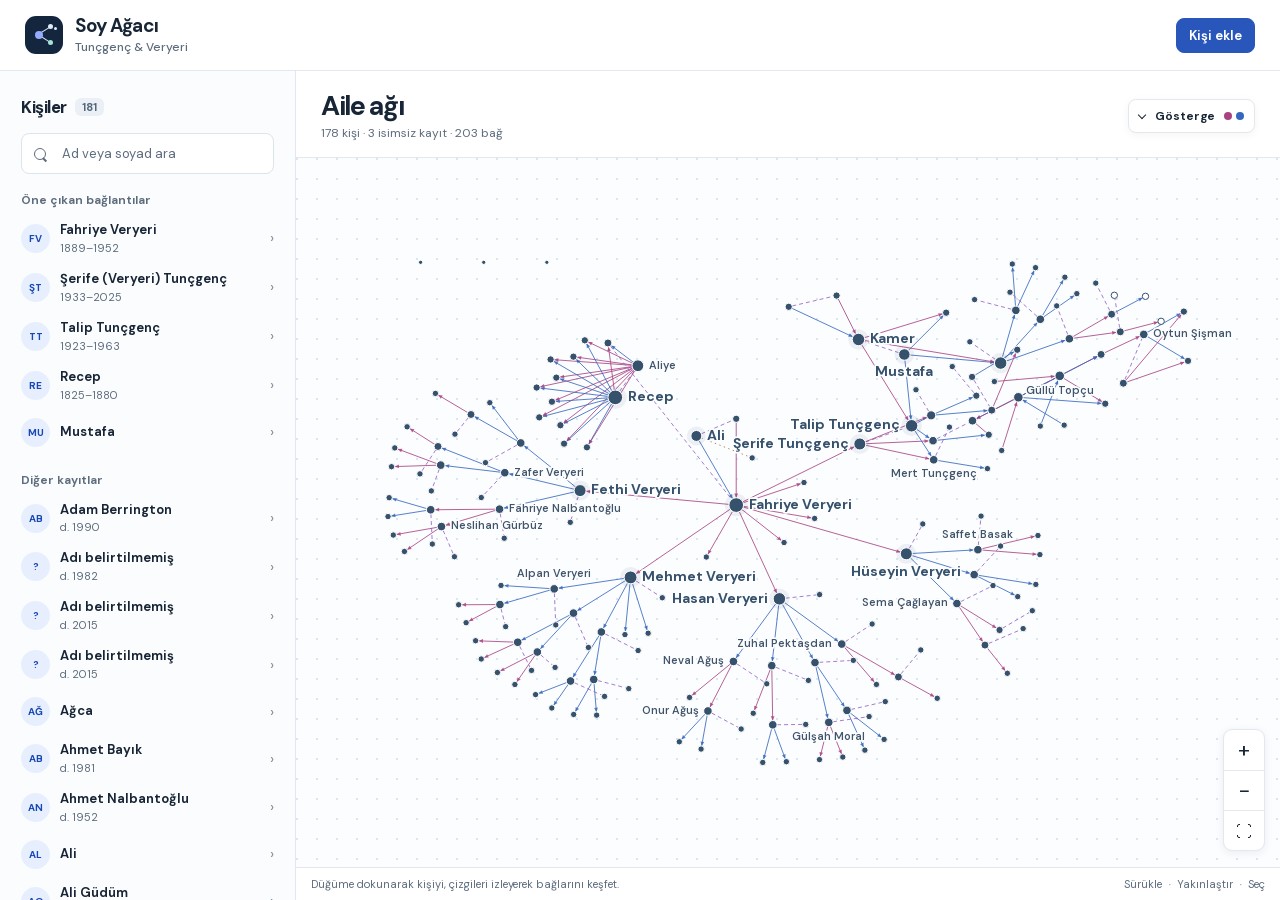
==== commit fcc58129: "Move the graph legend into the header and remove filters" ====
--- a/web/index.html
+++ b/web/index.html
@@ -8,10 +8,10 @@
   <meta http-equiv="Content-Security-Policy" content="default-src 'self'; connect-src 'self' https://raw.githubusercontent.com; object-src 'none'; base-uri 'none'; form-action 'none'">
   <title>Soy Ağacı · Tunçgenç &amp; Veryeri</title>
   <link rel="icon" href="data:,">
-  <link rel="stylesheet" href="./style.css?v=5">
-  <script src="./graph.js?v=4" defer></script>
+  <link rel="stylesheet" href="./style.css?v=6">
+  <script src="./graph.js?v=5" defer></script>
   <script src="./editor.js?v=6" defer></script>
-  <script src="./app.js?v=6" defer></script>
+  <script src="./app.js?v=7" defer></script>
 </head>
 <body id="anasayfa">
   <header class="masthead">
@@ -57,11 +57,16 @@
           <p id="map-count" role="status">Soy ağacı yükleniyor…</p>
         </div>
         <div class="map-actions">
-          <div id="filters" class="filters" role="group" aria-label="Anne ve baba bağı filtresi">
-            <button type="button" data-filter="all" aria-pressed="true">Tüm ağ</button>
-            <button type="button" data-filter="mother" aria-pressed="false"><i class="dot mother"></i>Anne</button>
-            <button type="button" data-filter="father" aria-pressed="false"><i class="dot father"></i>Baba</button>
-          </div>
+          <details class="legend">
+            <summary><span>Gösterge</span><span class="legend-dots" aria-hidden="true"><i class="dot mother"></i><i class="dot father"></i></span></summary>
+            <div class="legend-body">
+              <span><i class="line mother"></i>Anne → Çocuk</span>
+              <span><i class="line father"></i>Baba → Çocuk</span>
+              <span><i class="line spouse"></i>Eş</span>
+              <span><i class="line step"></i>Üvey bağı</span>
+              <span><i class="line unclear"></i>Bağ türü belirsiz</span>
+            </div>
+          </details>
           <button id="show-panel" class="plain-button mobile-only" type="button" aria-controls="people-panel" aria-expanded="false"><i class="search-icon" aria-hidden="true"></i>Kişiler</button>
         </div>
       </div>
@@ -69,16 +74,6 @@
         <canvas id="network" aria-label="Etkileşimli aile ağı. Klavye ile gezinmek için Kişiler panelini kullanın."></canvas>
         <div id="tooltip" class="tooltip" hidden></div>
         <p id="graph-error" class="empty graph-error" hidden>Yerel soy ağacı verisi açılamadı.</p>
-        <details class="legend">
-          <summary><span>Gösterge</span><span class="legend-dots" aria-hidden="true"><i class="dot mother"></i><i class="dot father"></i></span></summary>
-          <div class="legend-body">
-            <span><i class="line mother"></i>Anne → Çocuk</span>
-            <span><i class="line father"></i>Baba → Çocuk</span>
-            <span><i class="line spouse"></i>Eş</span>
-            <span><i class="line step"></i>Üvey bağı</span>
-            <span><i class="line unclear"></i>Bağ türü belirsiz</span>
-          </div>
-        </details>
         <div class="map-controls" role="group" aria-label="Ağ görünümü">
           <button id="zoom-in" type="button" aria-label="Yakınlaştır" title="Yakınlaştır">+</button>
           <button id="zoom-out" type="button" aria-label="Uzaklaştır" title="Uzaklaştır">−</button>
--- a/web/style.css
+++ b/web/style.css
@@ -79,11 +79,7 @@
 .map-head { display: flex; justify-content: space-between; align-items: center; gap: 14px; padding: 20px 25px 16px; border-bottom: 1px solid var(--hairline); }
 .map-heading h2 { font-size: 27px; font-weight: 700; letter-spacing: -.05em; line-height: 1.12; }
 .map-heading p { color: var(--muted); margin-top: 4px; font-size: 12px; }
-.map-actions, .filters { display: flex; align-items: center; gap: 7px; }
-.filters { gap: 2px; border: 1px solid var(--hairline); border-radius: 9px; background: #f4f7fa; padding: 3px; }
-.filters button { display: inline-flex; align-items: center; gap: 6px; border: 1px solid transparent; border-radius: 6px; background: transparent; padding: 7px 10px; font-weight: 650; font-size: 12px; color: #4e6073; white-space: nowrap; }
-.filters button:hover { color: var(--ink); }
-.filters button[aria-pressed=true] { background: white; color: var(--ink); border-color: #e2e8ee; box-shadow: 0 1px 2px #1e365310; }
+.map-actions { display: flex; align-items: center; gap: 7px; }
 .dot { display: inline-block; width: 8px; height: 8px; flex: none; border-radius: 50%; }
 .dot.mother { background: var(--mother); }
 .dot.father { background: var(--father); }
@@ -91,12 +87,12 @@
 #network { display: block; width: 100%; height: 100%; touch-action: none; cursor: grab; }
 #network.dragging { cursor: grabbing; }
 #network.over-node { cursor: pointer; }
-.legend { position: absolute; top: 14px; right: 15px; background: white; border: 1px solid var(--hairline); border-radius: 8px; box-shadow: 0 2px 8px #1a2c430c; font-size: 12px; }
+.legend { position: relative; background: white; border: 1px solid var(--hairline); border-radius: 8px; box-shadow: 0 2px 8px #1a2c430c; font-size: 12px; }
 .legend summary { display: flex; gap: 9px; align-items: center; padding: 8px 10px; font-weight: 650; cursor: pointer; list-style: none; }
 .legend summary::before { content: ''; width: 5px; height: 5px; transform: rotate(45deg); border-right: 1px solid currentColor; border-bottom: 1px solid currentColor; margin: -3px 1px 0 0; }
 .legend[open] summary::before { transform: rotate(225deg); margin-top: 3px; }
 .legend-dots { display: inline-flex; align-items: center; gap: 4px; }
-.legend-body { display: grid; gap: 8px; padding: 10px; border-top: 1px solid var(--hairline); color: var(--muted); }
+.legend-body { position: absolute; z-index: 1; top: calc(100% + 5px); right: 0; width: max-content; display: grid; gap: 8px; padding: 10px; border: 1px solid var(--hairline); border-radius: 8px; background: white; box-shadow: 0 2px 8px #1a2c430c; color: var(--muted); }
 .legend-body span { display: flex; align-items: center; gap: 7px; }
 .legend-body .dot { margin: 0 5px; }
 .line { width: 18px; border-top: 2px solid #79899a; display: inline-block; }
@@ -167,8 +163,6 @@
   .map-head { padding: 12px 11px; display: grid; gap: 9px; }
   .map-heading h2 { font-size: 22px; }
   .map-heading p { margin-top: 2px; }
-  .map-actions { justify-content: space-between; }
-  .filters button { padding: 6px 7px; }
   .map-actions .plain-button { padding: 7px 8px; }
   .people-panel { position: absolute; z-index: 2; inset: 0 auto 0 0; width: min(330px, calc(100% - 22px)); display: none; box-shadow: 8px 0 24px #15263d23; }
   .people-panel.open { display: flex; }
@@ -177,7 +171,7 @@
   .section-line .icon-button { margin-left: auto; }
   .mobile-only { display: inline-flex; }
   .local-status { display: none; }
-  .legend { top: 8px; right: 8px; }
+  .legend-body { right: auto; left: 0; }
   .map-controls { right: 8px; bottom: 10px; }
   .map-foot { padding: 7px 10px; font-size: 10px; }
 }
@@ -186,6 +180,5 @@
   .mast-actions .plain-button { padding-inline: 6px; font-size: 12px; }
   #person-editor { padding: 15px; }
   .editor-fields { grid-template-columns: minmax(0, 1fr); }
-  .filters button { gap: 3px; padding-inline: 5px; }
   #show-panel .search-icon { display: none; }
 }
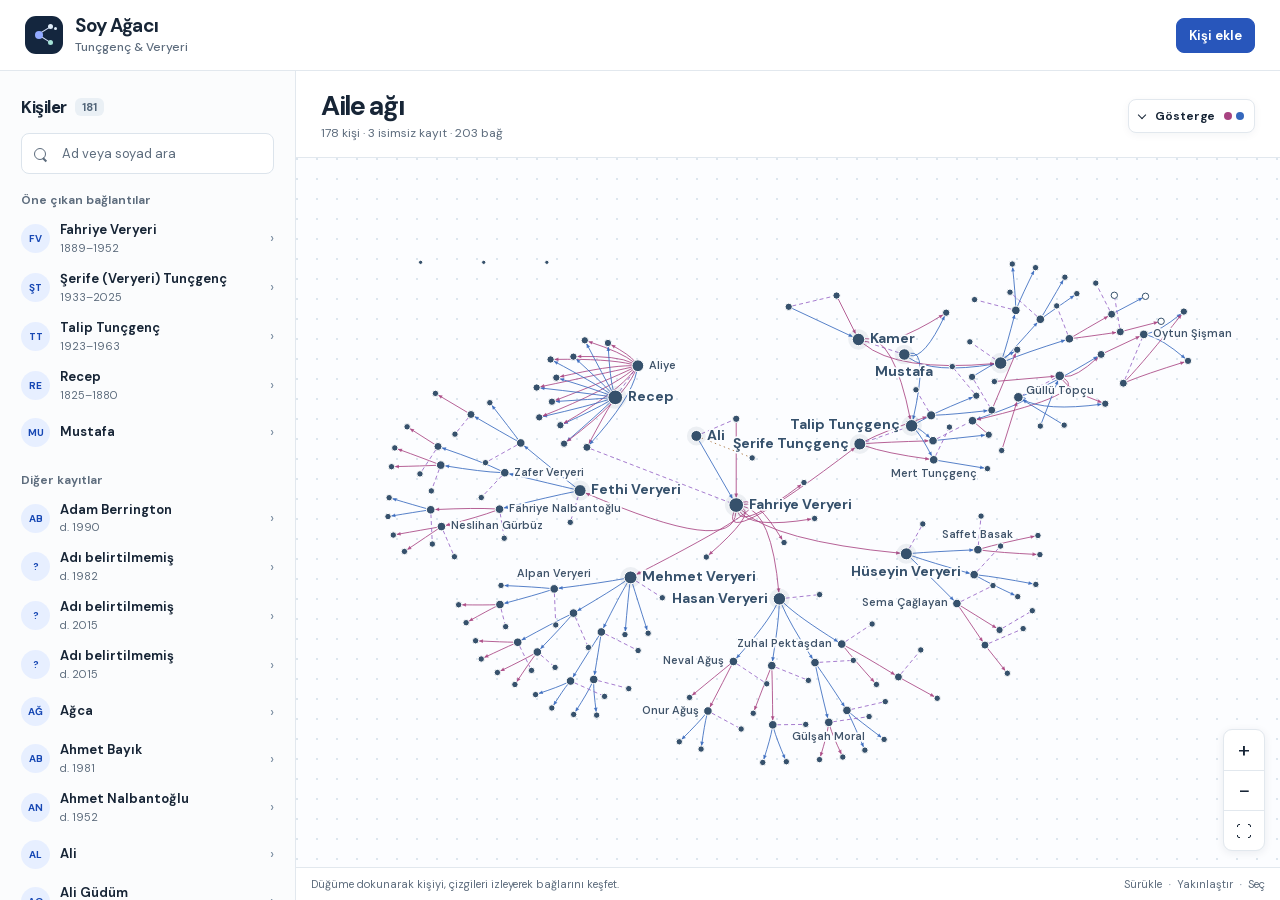
==== commit 087efd6e: "Order child arrows by birth date and show ages" ====
--- a/web/index.html
+++ b/web/index.html
@@ -8,10 +8,10 @@
   <meta http-equiv="Content-Security-Policy" content="default-src 'self'; connect-src 'self' https://raw.githubusercontent.com; object-src 'none'; base-uri 'none'; form-action 'none'">
   <title>Soy Ağacı · Tunçgenç &amp; Veryeri</title>
   <link rel="icon" href="data:,">
-  <link rel="stylesheet" href="./style.css?v=6">
-  <script src="./graph.js?v=5" defer></script>
-  <script src="./editor.js?v=6" defer></script>
-  <script src="./app.js?v=7" defer></script>
+  <link rel="stylesheet" href="./style.css?v=7">
+  <script src="./graph.js?v=6" defer></script>
+  <script src="./editor.js?v=7" defer></script>
+  <script src="./app.js?v=8" defer></script>
 </head>
 <body id="anasayfa">
   <header class="masthead">
--- a/web/style.css
+++ b/web/style.css
@@ -75,6 +75,7 @@
 .detail .person-avatar { vertical-align: middle; }
 .detail .person-button .person-avatar { width: 25px; height: 25px; font-size: 9px; }
 .record { margin: 3px 0; color: var(--muted); font-size: 12px; line-height: 1.55; }
+.person-age { color: var(--ink); font-weight: 650; }
 .map { display: grid; min-height: 0; min-width: 0; grid-template-rows: auto minmax(0,1fr) auto; }
 .map-head { display: flex; justify-content: space-between; align-items: center; gap: 14px; padding: 20px 25px 16px; border-bottom: 1px solid var(--hairline); }
 .map-heading h2 { font-size: 27px; font-weight: 700; letter-spacing: -.05em; line-height: 1.12; }
